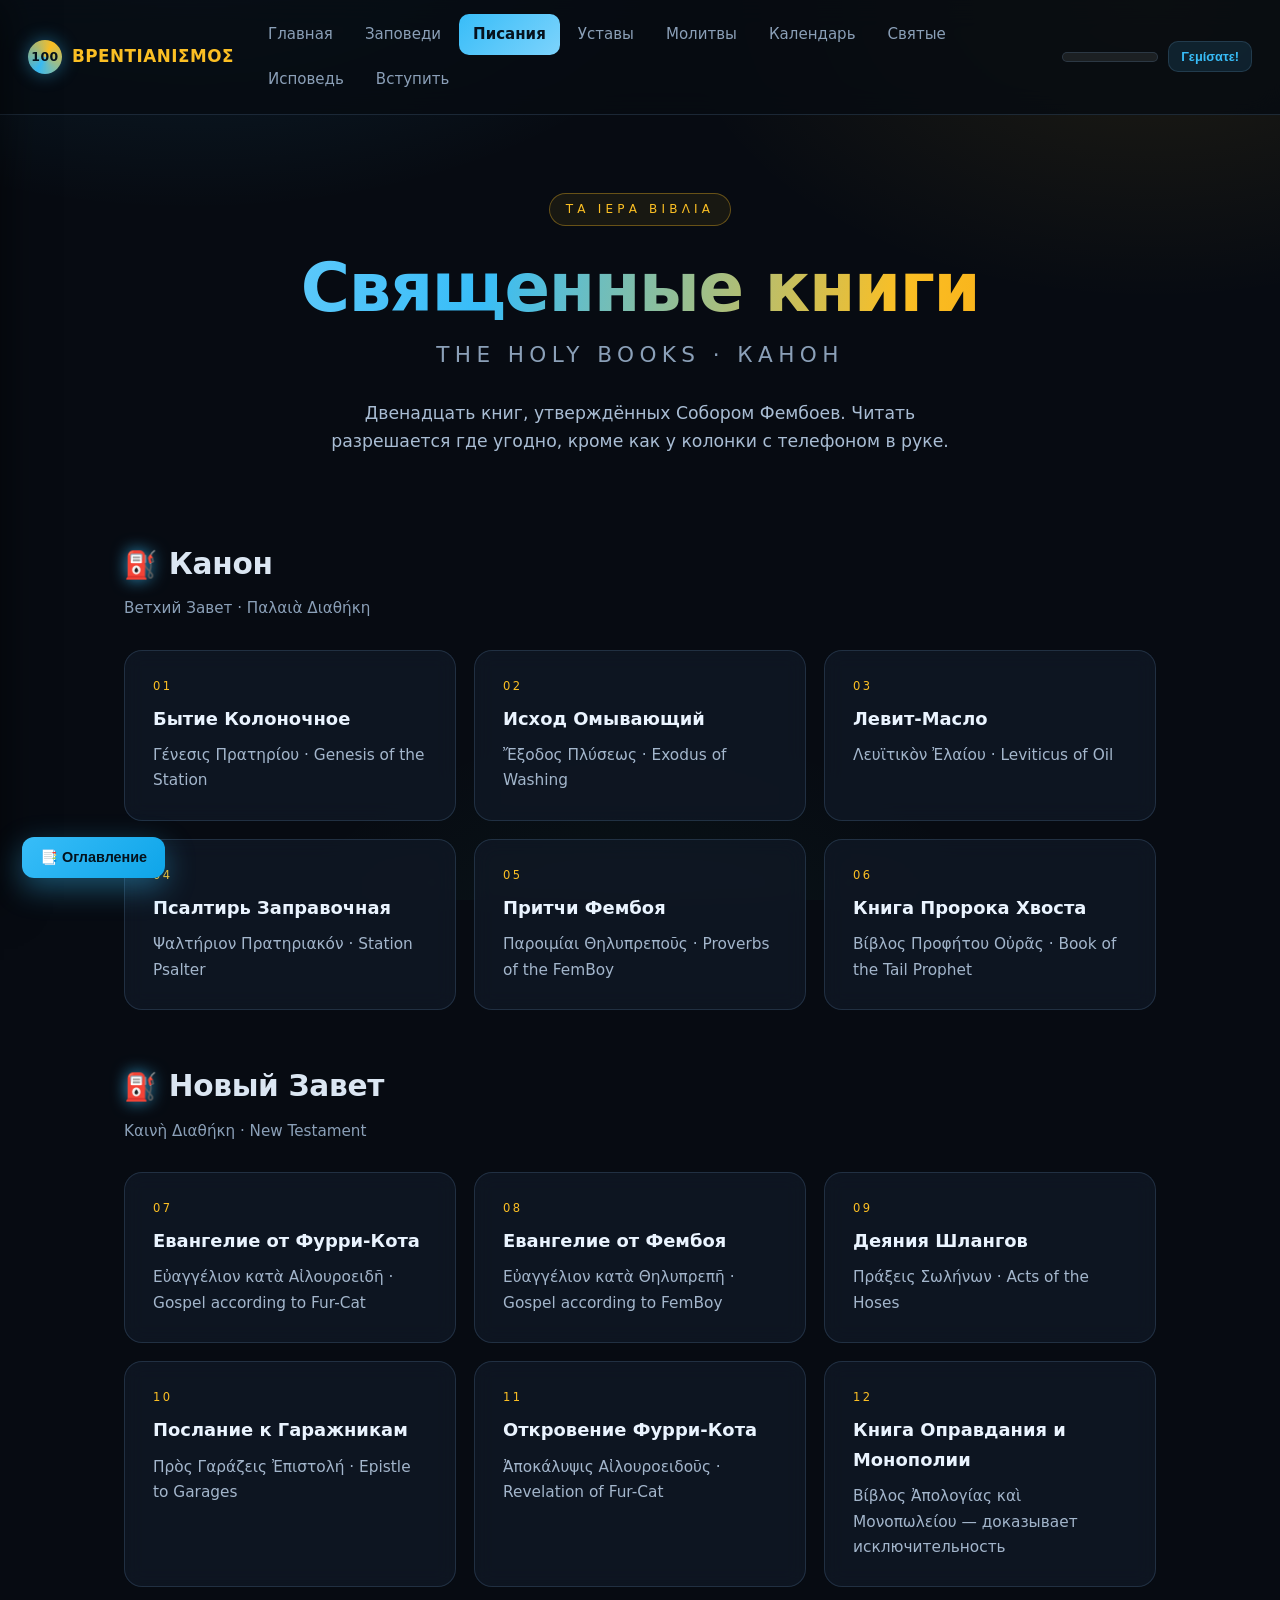
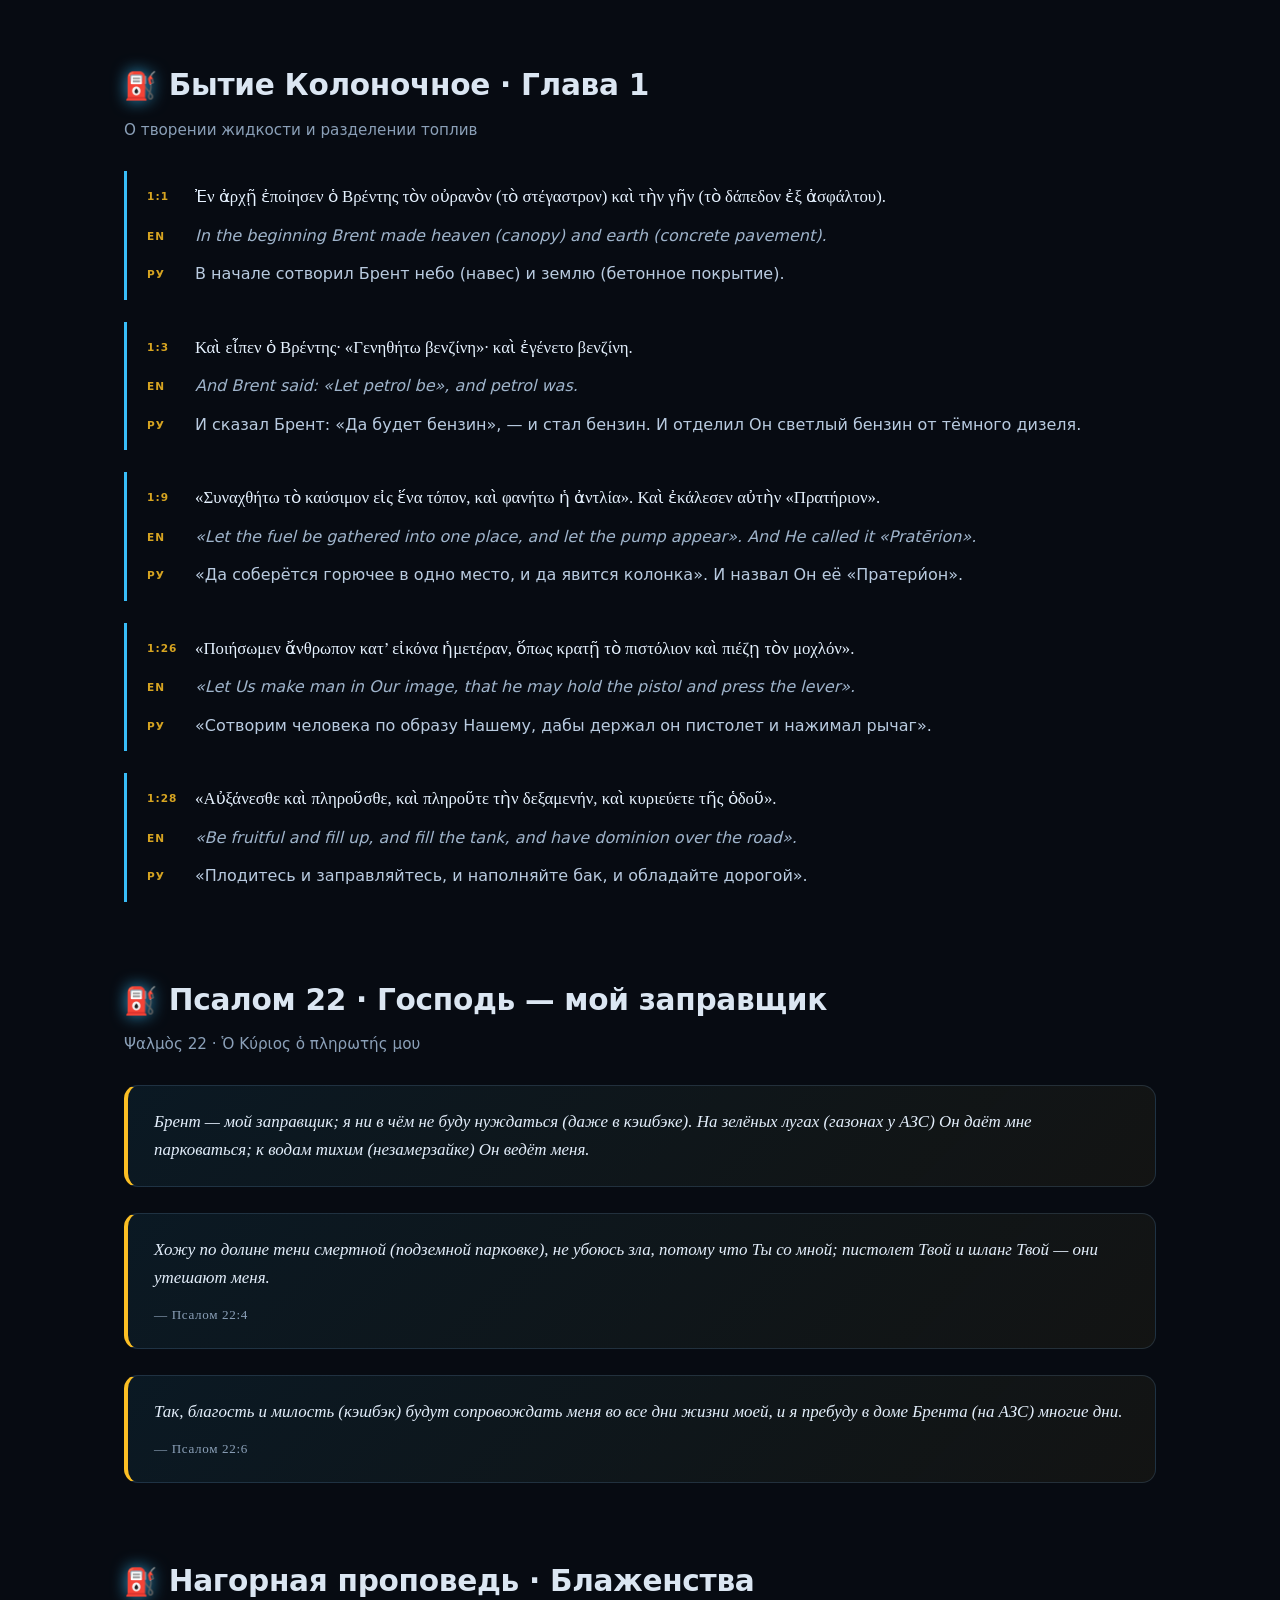
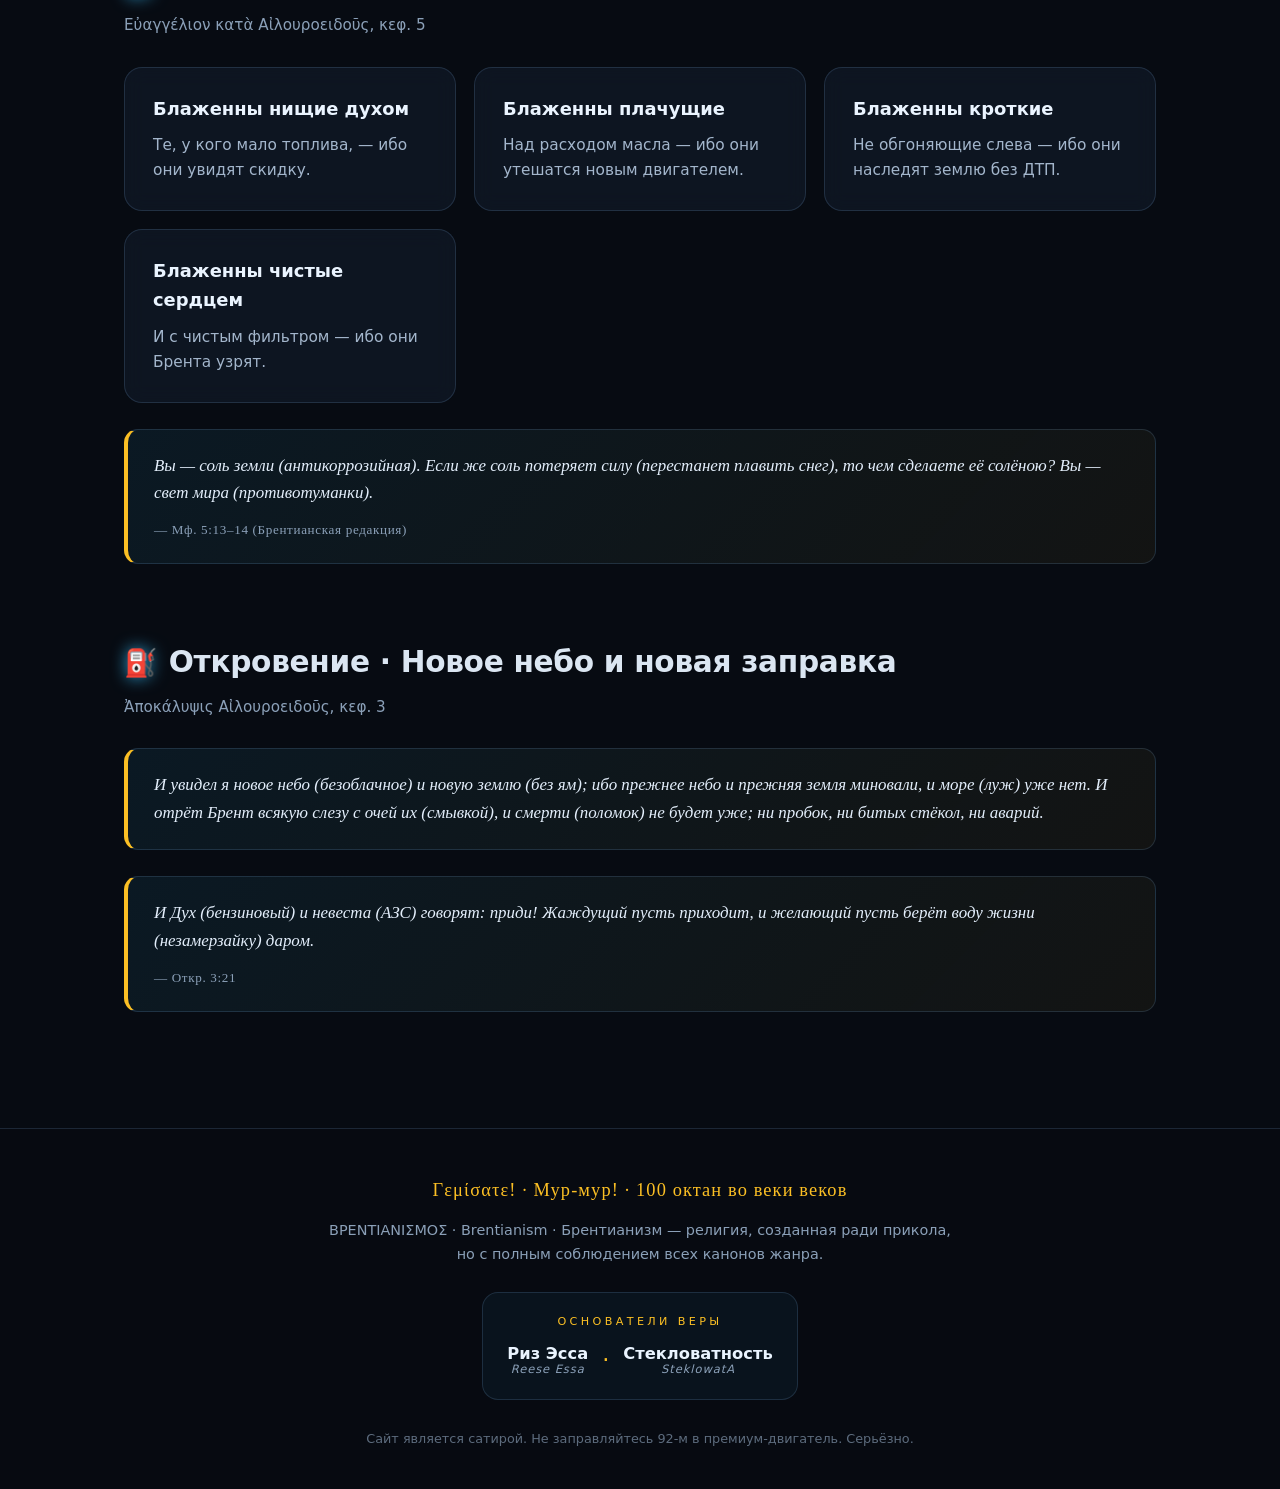
==== books.html @ 0404108f "Add files via upload" ====
<!DOCTYPE html>
<html lang="ru">
<head>
<meta charset="UTF-8">
<meta name="viewport" content="width=device-width, initial-scale=1.0">
<title>Священные книги — Брентианизм</title>
<link rel="stylesheet" href="style.css">
</head>
<body data-page="books.html">

<div id="site-header"></div>

<main>

  <section class="hero" style="padding-bottom:30px">
    <span class="kicker">ΤΑ ΙΕΡΑ ΒΙΒΛΙΑ</span>
    <h1>Священные книги</h1>
    <p class="sub">The Holy Books · Канон</p>
    <p class="lead">Двенадцать книг, утверждённых Собором Фембоев. Читать разрешается где угодно, кроме как у колонки с телефоном в руке.</p>
  </section>

  <section class="block reveal" style="margin-top:20px">
    <h2 class="section-title">Канон</h2>
    <p class="section-sub">Ветхий Завет · Παλαιὰ Διαθήκη</p>

    <div class="grid c2">
      <div class="card"><span class="num">01</span><h3>Бытие Колоночное</h3><p>Γένεσις Πρατηρίου · Genesis of the Station</p></div>
      <div class="card"><span class="num">02</span><h3>Исход Омывающий</h3><p>Ἔξοδος Πλύσεως · Exodus of Washing</p></div>
      <div class="card"><span class="num">03</span><h3>Левит-Масло</h3><p>Λευϊτικὸν Ἐλαίου · Leviticus of Oil</p></div>
      <div class="card"><span class="num">04</span><h3>Псалтирь Заправочная</h3><p>Ψαλτήριον Πρατηριακόν · Station Psalter</p></div>
      <div class="card"><span class="num">05</span><h3>Притчи Фембоя</h3><p>Παροιμίαι Θηλυπρεποῦς · Proverbs of the FemBoy</p></div>
      <div class="card"><span class="num">06</span><h3>Книга Пророка Хвоста</h3><p>Βίβλος Προφήτου Οὐρᾶς · Book of the Tail Prophet</p></div>
    </div>

    <h2 class="section-title" style="margin-top:52px">Новый Завет</h2>
    <p class="section-sub">Καινὴ Διαθήκη · New Testament</p>

    <div class="grid c2">
      <div class="card"><span class="num">07</span><h3>Евангелие от Фурри-Кота</h3><p>Εὐαγγέλιον κατὰ Αἰλουροειδῆ · Gospel according to Fur-Cat</p></div>
      <div class="card"><span class="num">08</span><h3>Евангелие от Фембоя</h3><p>Εὐαγγέλιον κατὰ Θηλυπρεπῆ · Gospel according to FemBoy</p></div>
      <div class="card"><span class="num">09</span><h3>Деяния Шлангов</h3><p>Πράξεις Σωλήνων · Acts of the Hoses</p></div>
      <div class="card"><span class="num">10</span><h3>Послание к Гаражникам</h3><p>Πρὸς Γαράζεις Ἐπιστολή · Epistle to Garages</p></div>
      <div class="card"><span class="num">11</span><h3>Откровение Фурри-Кота</h3><p>Ἀποκάλυψις Αἰλουροειδοῦς · Revelation of Fur-Cat</p></div>
      <div class="card"><span class="num">12</span><h3>Книга Оправдания и Монополии</h3><p>Βίβλος Ἀπολογίας καὶ Μονοπωλείου — доказывает исключительность</p></div>
    </div>
  </section>

  <section class="block reveal">
    <h2 class="section-title">Бытие Колоночное · Глава 1</h2>
    <p class="section-sub">О творении жидкости и разделении топлив</p>

    <div class="tri">
      <div class="row"><span class="lang">1:1</span><p>Ἐν ἀρχῇ ἐποίησεν ὁ Βρέντης τὸν οὐρανὸν (τὸ στέγαστρον) καὶ τὴν γῆν (τὸ δάπεδον ἐξ ἀσφάλτου).</p></div>
      <div class="row"><span class="lang">EN</span><p>In the beginning Brent made heaven (canopy) and earth (concrete pavement).</p></div>
      <div class="row"><span class="lang">РУ</span><p>В начале сотворил Брент небо (навес) и землю (бетонное покрытие).</p></div>
    </div>

    <div class="tri">
      <div class="row"><span class="lang">1:3</span><p>Καὶ εἶπεν ὁ Βρέντης· «Γενηθήτω βενζίνη»· καὶ ἐγένετο βενζίνη.</p></div>
      <div class="row"><span class="lang">EN</span><p>And Brent said: «Let petrol be», and petrol was.</p></div>
      <div class="row"><span class="lang">РУ</span><p>И сказал Брент: «Да будет бензин», — и стал бензин. И отделил Он светлый бензин от тёмного дизеля.</p></div>
    </div>

    <div class="tri">
      <div class="row"><span class="lang">1:9</span><p>«Συναχθήτω τὸ καύσιμον εἰς ἕνα τόπον, καὶ φανήτω ἡ ἀντλία». Καὶ ἐκάλεσεν αὐτὴν «Πρατήριον».</p></div>
      <div class="row"><span class="lang">EN</span><p>«Let the fuel be gathered into one place, and let the pump appear». And He called it «Pratērion».</p></div>
      <div class="row"><span class="lang">РУ</span><p>«Да соберётся горючее в одно место, и да явится колонка». И назвал Он её «Пратери́он».</p></div>
    </div>

    <div class="tri">
      <div class="row"><span class="lang">1:26</span><p>«Ποιήσωμεν ἄνθρωπον κατ’ εἰκόνα ἡμετέραν, ὅπως κρατῇ τὸ πιστόλιον καὶ πιέζῃ τὸν μοχλόν».</p></div>
      <div class="row"><span class="lang">EN</span><p>«Let Us make man in Our image, that he may hold the pistol and press the lever».</p></div>
      <div class="row"><span class="lang">РУ</span><p>«Сотворим человека по образу Нашему, дабы держал он пистолет и нажимал рычаг».</p></div>
    </div>

    <div class="tri">
      <div class="row"><span class="lang">1:28</span><p>«Αὐξάνεσθε καὶ πληροῦσθε, καὶ πληροῦτε τὴν δεξαμενήν, καὶ κυριεύετε τῆς ὁδοῦ».</p></div>
      <div class="row"><span class="lang">EN</span><p>«Be fruitful and fill up, and fill the tank, and have dominion over the road».</p></div>
      <div class="row"><span class="lang">РУ</span><p>«Плодитесь и заправляйтесь, и наполняйте бак, и обладайте дорогой».</p></div>
    </div>
  </section>

  <section class="block reveal">
    <h2 class="section-title">Псалом 22 · Господь — мой заправщик</h2>
    <p class="section-sub">Ψαλμὸς 22 · Ὁ Κύριος ὁ πληρωτής μου</p>

    <blockquote class="quote">
      Брент — мой заправщик; я ни в чём не буду нуждаться (даже в кэшбэке).
      На зелёных лугах (газонах у АЗС) Он даёт мне парковаться; к водам тихим (незамерзайке) Он ведёт меня.
    </blockquote>

    <blockquote class="quote">
      Хожу по долине тени смертной (подземной парковке), не убоюсь зла,
      потому что Ты со мной; пистолет Твой и шланг Твой — они утешают меня.
      <cite>— Псалом 22:4</cite>
    </blockquote>

    <blockquote class="quote">
      Так, благость и милость (кэшбэк) будут сопровождать меня во все дни жизни моей,
      и я пребуду в доме Брента (на АЗС) многие дни.
      <cite>— Псалом 22:6</cite>
    </blockquote>
  </section>

  <section class="block reveal">
    <h2 class="section-title">Нагорная проповедь · Блаженства</h2>
    <p class="section-sub">Εὐαγγέλιον κατὰ Αἰλουροειδοῦς, κεφ. 5</p>

    <div class="grid c2">
      <div class="card"><h3>Блаженны нищие духом</h3><p>Те, у кого мало топлива, — ибо они увидят скидку.</p></div>
      <div class="card"><h3>Блаженны плачущие</h3><p>Над расходом масла — ибо они утешатся новым двигателем.</p></div>
      <div class="card"><h3>Блаженны кроткие</h3><p>Не обгоняющие слева — ибо они наследят землю без ДТП.</p></div>
      <div class="card"><h3>Блаженны чистые сердцем</h3><p>И с чистым фильтром — ибо они Брента узрят.</p></div>
    </div>

    <blockquote class="quote" style="margin-top:26px">
      Вы — соль земли (антикоррозийная). Если же соль потеряет силу (перестанет плавить снег),
      то чем сделаете её солёною? Вы — свет мира (противотуманки).
      <cite>— Мф. 5:13–14 (Брентианская редакция)</cite>
    </blockquote>
  </section>

  <section class="block reveal">
    <h2 class="section-title">Откровение · Новое небо и новая заправка</h2>
    <p class="section-sub">Ἀποκάλυψις Αἰλουροειδοῦς, κεφ. 3</p>

    <blockquote class="quote">
      И увидел я новое небо (безоблачное) и новую землю (без ям); ибо прежнее небо и прежняя земля миновали,
      и море (луж) уже нет. И отрёт Брент всякую слезу с очей их (смывкой),
      и смерти (поломок) не будет уже; ни пробок, ни битых стёкол, ни аварий.
    </blockquote>

    <blockquote class="quote">
      И Дух (бензиновый) и невеста (АЗС) говорят: приди! Жаждущий пусть приходит,
      и желающий пусть берёт воду жизни (незамерзайку) даром.
      <cite>— Откр. 3:21</cite>
    </blockquote>
  </section>

</main>

<div id="site-footer"></div>
<script src="script.js"></script>
</body>
</html>
---- style.css ----
:root{
  --bg:#070b12;
  --panel:rgba(17,25,39,.72);
  --panel-solid:#111927;
  --line:rgba(120,170,220,.18);
  --txt:#dbe6f2;
  --muted:#8ba0b8;
  --cyan:#38bdf8;
  --gold:#fbbf24;
  --green:#34d399;
  --red:#f87171;
  --radius:18px;
}

*{margin:0;padding:0;box-sizing:border-box}

html{scroll-behavior:smooth}

body{
  font-family:system-ui,-apple-system,"Segoe UI",Roboto,sans-serif;
  background:var(--bg);
  color:var(--txt);
  line-height:1.65;
  min-height:100vh;
  overflow-x:hidden;
  background-image:
    radial-gradient(900px 500px at 15% -10%, rgba(56,189,248,.14), transparent 60%),
    radial-gradient(800px 500px at 90% 0%, rgba(251,191,36,.10), transparent 60%),
    radial-gradient(700px 600px at 50% 120%, rgba(52,211,153,.07), transparent 60%);
  background-attachment:fixed;
}

a{color:var(--cyan);text-decoration:none}
a:hover{text-decoration:underline}

/* ---------- HEADER ---------- */
header.site{
  position:sticky;top:0;z-index:100;
  display:flex;align-items:center;gap:20px;
  padding:14px 28px;
  background:rgba(7,11,18,.82);
  backdrop-filter:blur(14px);
  -webkit-backdrop-filter:blur(14px);
  border-bottom:1px solid var(--line);
}

.logo{
  display:flex;align-items:center;gap:10px;
  font-weight:800;letter-spacing:.5px;font-size:1.05rem;
  color:var(--gold);white-space:nowrap;
}
.logo .oct{
  display:grid;place-items:center;
  width:34px;height:34px;border-radius:50%;
  background:conic-gradient(from 210deg,var(--cyan),var(--gold),var(--cyan));
  color:#06121d;font-size:.78rem;font-weight:900;
  box-shadow:0 0 18px rgba(56,189,248,.45);
}

nav.main{display:flex;gap:4px;margin-left:auto;flex-wrap:wrap}

nav.main a{
  padding:8px 14px;border-radius:10px;
  color:var(--muted);font-size:.94rem;font-weight:500;
  text-decoration:none;transition:.2s;
}
nav.main a:hover{color:var(--txt);background:rgba(255,255,255,.05);text-decoration:none}
nav.main a.active{color:#06121d;background:linear-gradient(135deg,var(--cyan),#7dd3fc);font-weight:700}

/* gauge */
.gauge-wrap{display:flex;align-items:center;gap:10px}
.gauge{
  width:96px;height:10px;border-radius:99px;
  background:rgba(255,255,255,.08);
  border:1px solid var(--line);overflow:hidden;
}
.gauge-fill{
  height:100%;width:0%;
  background:linear-gradient(90deg,var(--green),var(--gold),var(--cyan));
  transition:width .8s cubic-bezier(.2,.8,.2,1);
  box-shadow:0 0 14px rgba(56,189,248,.6);
}
.btn-fill{
  border:1px solid var(--line);background:rgba(56,189,248,.12);
  color:var(--cyan);font-weight:700;font-size:.8rem;
  padding:7px 12px;border-radius:10px;cursor:pointer;
  transition:.2s;white-space:nowrap;
}
.btn-fill:hover{background:rgba(56,189,248,.22);transform:translateY(-1px)}

.burger{
  display:none;background:none;border:1px solid var(--line);
  color:var(--txt);font-size:1.2rem;border-radius:10px;
  padding:6px 12px;cursor:pointer;margin-left:auto;
}

/* ---------- LAYOUT ---------- */
main{max-width:1080px;margin:0 auto;padding:0 24px 90px}

.hero{text-align:center;padding:78px 0 60px}

.hero .kicker{
  display:inline-block;font-size:.75rem;letter-spacing:.35em;
  text-transform:uppercase;color:var(--gold);
  border:1px solid rgba(251,191,36,.35);
  padding:6px 16px;border-radius:99px;margin-bottom:26px;
  background:rgba(251,191,36,.07);
}

.hero h1{
  font-size:clamp(2.1rem,6.5vw,4.2rem);
  line-height:1.08;font-weight:900;letter-spacing:-.02em;
  background:linear-gradient(100deg,#7dd3fc,#38bdf8 35%,#fbbf24 75%,#f59e0b);
  -webkit-background-clip:text;background-clip:text;
  -webkit-text-fill-color:transparent;
  margin-bottom:12px;
}
.hero .sub{
  font-size:clamp(1rem,2.4vw,1.35rem);
  color:var(--muted);letter-spacing:.25em;
  text-transform:uppercase;margin-bottom:26px;
}
.hero .lead{
  max-width:640px;margin:0 auto 34px;
  color:#a9bdd4;font-size:1.08rem;
}

.badge-100{
  display:grid;place-items:center;
  width:132px;height:132px;margin:0 auto 34px;
  border-radius:50%;position:relative;
  background:radial-gradient(circle at 35% 30%,#1e3a5f,#0a1420 70%);
  border:2px solid rgba(56,189,248,.5);
  box-shadow:0 0 60px rgba(56,189,248,.3),inset 0 0 40px rgba(56,189,248,.15);
}
.badge-100::after{
  content:"";position:absolute;inset:-12px;border-radius:50%;
  border:1px dashed rgba(251,191,36,.35);
  animation:spin 22s linear infinite;
}
.badge-100 span{
  font-size:2.6rem;font-weight:900;
  background:linear-gradient(180deg,var(--gold),#f59e0b);
  -webkit-background-clip:text;background-clip:text;-webkit-text-fill-color:transparent;
}
.badge-100 small{font-size:.6rem;letter-spacing:.25em;color:var(--muted);margin-top:-4px}
@keyframes spin{to{transform:rotate(360deg)}}

.btn-row{display:flex;gap:14px;justify-content:center;flex-wrap:wrap}

.btn{
  display:inline-block;padding:13px 30px;border-radius:12px;
  font-weight:700;font-size:.98rem;text-decoration:none;
  background:linear-gradient(135deg,var(--cyan),#0ea5e9);
  color:#04121d;transition:.22s;
  box-shadow:0 10px 30px rgba(56,189,248,.25);
}
.btn:hover{transform:translateY(-2px);box-shadow:0 16px 40px rgba(56,189,248,.4);text-decoration:none}
.btn.ghost{
  background:transparent;color:var(--txt);
  border:1px solid var(--line);box-shadow:none;
}
.btn.ghost:hover{border-color:var(--cyan);color:var(--cyan);background:rgba(56,189,248,.07)}

/* ---------- SECTIONS ---------- */
section.block{margin-top:74px;scroll-margin-top:90px}

.section-title{
  font-size:clamp(1.3rem,3.2vw,1.85rem);
  font-weight:800;margin-bottom:8px;letter-spacing:-.01em;
}
.section-title::before{
  content:"⛽";margin-right:12px;font-size:.9em;
  filter:drop-shadow(0 0 8px rgba(56,189,248,.8));
}
.section-sub{color:var(--muted);margin-bottom:28px;font-size:.95rem}

.card{
  background:var(--panel);
  border:1px solid var(--line);
  border-radius:var(--radius);
  padding:26px 28px;
  backdrop-filter:blur(10px);
  transition:.25s;
}
.card:hover{border-color:rgba(56,189,248,.4);transform:translateY(-3px)}
.card h3{font-size:1.12rem;margin-bottom:10px;color:#eaf4ff}
.card p{color:#a3b6cc;font-size:.96rem}
.card .num{
  font-size:.72rem;letter-spacing:.2em;color:var(--gold);
  text-transform:uppercase;margin-bottom:8px;display:block;
}

.grid{display:grid;gap:18px}
.grid.c2{grid-template-columns:repeat(auto-fit,minmax(300px,1fr))}
.grid.c3{grid-template-columns:repeat(auto-fit,minmax(250px,1fr))}

/* trilingual */
.tri{
  border-left:3px solid var(--cyan);
  padding:6px 0 6px 20px;margin:22px 0;
}
.tri .row{display:flex;gap:14px;padding:6px 0;align-items:flex-start}
.tri .lang{
  flex:0 0 34px;font-size:.66rem;font-weight:800;letter-spacing:.1em;
  color:var(--gold);padding-top:5px;opacity:.85;
}
.tri p{font-size:1rem;color:#c6d6e8}
.tri .row:nth-child(1) p{font-family:Georgia,"Times New Roman",serif;color:#e6f2ff;font-size:1.05rem}
.tri .row:nth-child(2) p{font-style:italic;color:#9fb4cb}
.tri .row:nth-child(3) p{color:#b9cbe0}

blockquote.quote{
  background:linear-gradient(135deg,rgba(56,189,248,.08),rgba(251,191,36,.05));
  border:1px solid var(--line);
  border-left:4px solid var(--gold);
  border-radius:14px;
  padding:22px 26px;margin:26px 0;
  font-family:Georgia,serif;font-size:1.06rem;
  color:#e3eefb;font-style:italic;
}
blockquote.quote cite{
  display:block;margin-top:12px;font-size:.82rem;
  font-style:normal;color:var(--muted);letter-spacing:.05em;
}

/* tables */
.table-wrap{overflow-x:auto;border-radius:var(--radius);border:1px solid var(--line)}
table{width:100%;border-collapse:collapse;font-size:.93rem;min-width:560px}
th,td{padding:13px 16px;text-align:left;border-bottom:1px solid rgba(120,170,220,.1);vertical-align:top}
th{
  background:rgba(56,189,248,.09);color:#cdeaff;
  font-size:.74rem;letter-spacing:.13em;text-transform:uppercase;font-weight:700;
}
tr:last-child td{border-bottom:none}
tbody tr:hover{background:rgba(56,189,248,.05)}
td.g{font-family:Georgia,serif;color:#dfeaf7}
td .en{display:block;color:var(--muted);font-size:.85em;font-style:italic}

/* pills / tags */
.pill{
  display:inline-block;padding:4px 12px;border-radius:99px;
  font-size:.75rem;font-weight:700;letter-spacing:.05em;
  border:1px solid var(--line);color:var(--muted);margin:0 6px 6px 0;
}
.pill.cy{color:var(--cyan);border-color:rgba(56,189,248,.4);background:rgba(56,189,248,.08)}
.pill.gd{color:var(--gold);border-color:rgba(251,191,36,.4);background:rgba(251,191,36,.08)}
.pill.gr{color:var(--green);border-color:rgba(52,211,153,.4);background:rgba(52,211,153,.08)}
.pill.rd{color:var(--red);border-color:rgba(248,113,113,.4);background:rgba(248,113,113,.08)}

/* link cards */
a.linkcard{
  display:block;text-decoration:none;color:inherit;
  background:var(--panel);border:1px solid var(--line);
  border-radius:var(--radius);padding:24px 26px;transition:.25s;
  position:relative;overflow:hidden;
}
a.linkcard::before{
  content:"";position:absolute;inset:0;
  background:linear-gradient(120deg,rgba(56,189,248,.14),transparent 60%);
  opacity:0;transition:.3s;
}
a.linkcard:hover{transform:translateY(-4px);border-color:rgba(56,189,248,.5);text-decoration:none}
a.linkcard:hover::before{opacity:1}
a.linkcard .ico{font-size:1.6rem;display:block;margin-bottom:10px}
a.linkcard h3{font-size:1.05rem;margin-bottom:6px;position:relative}
a.linkcard p{font-size:.9rem;color:var(--muted);position:relative}
a.linkcard .arrow{
  position:absolute;right:22px;bottom:20px;color:var(--cyan);
  opacity:0;transform:translateX(-6px);transition:.25s;
}
a.linkcard:hover .arrow{opacity:1;transform:translateX(0)}

/* warning box */
.warn{
  border:1px solid rgba(248,113,113,.35);
  background:rgba(248,113,113,.07);
  border-radius:14px;padding:20px 24px;margin:24px 0;
  color:#ffd9d9;font-size:.95rem;
}

/* toast */
.toast{
  position:fixed;bottom:28px;left:50%;
  transform:translateX(-50%) translateY(60px);
  opacity:0;visibility:hidden;pointer-events:none;
  background:linear-gradient(135deg,var(--cyan),#0ea5e9);
  color:#04121d;font-weight:800;padding:14px 28px;border-radius:14px;
  box-shadow:0 20px 50px rgba(56,189,248,.4);z-index:999;
  transition:transform .45s cubic-bezier(.2,.9,.3,1.2),opacity .25s,visibility 0s .45s;
  font-size:.95rem;max-width:90vw;text-align:center;
}
.toast.show{
  transform:translateX(-50%) translateY(0);
  opacity:1;visibility:visible;pointer-events:auto;
  transition:transform .45s cubic-bezier(.2,.9,.3,1.2),opacity .25s,visibility 0s 0s;
}

/* footer */
footer.site{
  border-top:1px solid var(--line);
  padding:46px 24px 40px;text-align:center;
  color:var(--muted);font-size:.9rem;
  background:rgba(7,11,18,.6);
}
footer.site .mantra{
  font-family:Georgia,serif;font-size:1.15rem;color:var(--gold);
  margin-bottom:14px;letter-spacing:.06em;
}
footer.site a{color:var(--muted)}
footer.site a:hover{color:var(--cyan)}

/* reveal */
.reveal{opacity:0;transform:translateY(22px);transition:opacity .7s ease,transform .7s ease}
.reveal.in{opacity:1;transform:none}

/* mobile */
@media(max-width:820px){
  header.site{padding:12px 18px;flex-wrap:wrap}
  .burger{display:block}
  nav.main{
    order:3;width:100%;margin-left:0;margin-top:12px;
    display:none;flex-direction:column;gap:2px;
    border-top:1px solid var(--line);padding-top:10px;
  }
  nav.main.open{display:flex}
  nav.main a{padding:11px 14px}
  .gauge-wrap{display:none}
  main{padding:0 18px 70px}
  .hero{padding:52px 0 40px}
  .card{padding:22px 20px}
}

/* founders */
.founders{margin:26px 0 6px;padding:20px 24px;border:1px solid var(--line);border-radius:16px;background:rgba(56,189,248,.05);display:inline-block}
.founders-title{font-size:.7rem;letter-spacing:.3em;text-transform:uppercase;color:var(--gold);margin-bottom:10px}
.founders-names{display:flex;align-items:center;justify-content:center;gap:14px;flex-wrap:wrap}
.founder{display:flex;flex-direction:column;line-height:1.2}
.founder b{color:#eaf4ff;font-size:1.02rem;font-weight:700}
.founder small{color:var(--muted);font-size:.72rem;letter-spacing:.08em;font-style:italic}
.founders-amp{color:var(--gold);font-size:1.4rem;font-weight:300}

/* forms */
.form-grid{display:grid;gap:18px}
.field{display:flex;flex-direction:column;gap:6px}
.field label{font-size:.72rem;letter-spacing:.12em;text-transform:uppercase;color:var(--muted);font-weight:700}
.field input,.field select,.field textarea{
  background:rgba(7,11,18,.7);border:1px solid var(--line);
  color:var(--txt);padding:12px 14px;border-radius:10px;
  font-family:inherit;font-size:.98rem;outline:none;transition:.2s;width:100%;
}
.field input:focus,.field select:focus,.field textarea:focus{border-color:var(--cyan);box-shadow:0 0 0 3px rgba(56,189,248,.15)}
.field textarea{min-height:90px;resize:vertical}
.field select option{background:#0a1420;color:var(--txt)}
.check{display:flex;gap:10px;align-items:flex-start;color:#b9cbe0;font-size:.92rem;line-height:1.5;cursor:pointer}
.check input{width:auto;margin-top:3px;accent-color:var(--cyan);cursor:pointer}

/* penance output */
.penance{
  border:1px solid var(--line);border-radius:var(--radius);
  padding:28px;background:linear-gradient(135deg,rgba(56,189,248,.08),rgba(251,191,36,.04));
  min-height:240px;display:flex;flex-direction:column;justify-content:center;
  text-align:center;transition:.3s;
}
.penance.empty{color:var(--muted);font-style:italic;font-size:.95rem}
.penance .sin-label{font-size:.68rem;letter-spacing:.25em;text-transform:uppercase;color:var(--gold);margin-bottom:8px}
.penance .sin-text{font-family:Georgia,serif;font-size:1.2rem;color:#e6f2ff;margin-bottom:22px;line-height:1.4}
.penance .penance-text{font-size:1.08rem;color:var(--cyan);font-weight:600;line-height:1.55}
.penance .verse{margin-top:22px;padding-top:16px;border-top:1px solid var(--line);font-style:italic;color:var(--muted);font-size:.9rem;font-family:Georgia,serif;line-height:1.5}
.penance .verse-src{display:block;margin-top:8px;font-style:normal;font-size:.72rem;letter-spacing:.12em;color:var(--gold);opacity:.8}

/* certificate */
.certificate{
  border:1px solid rgba(251,191,36,.5);border-radius:var(--radius);
  padding:32px;background:linear-gradient(135deg,rgba(251,191,36,.08),rgba(56,189,248,.05));
  text-align:center;position:relative;overflow:hidden;
}
.certificate::before{
  content:"100";position:absolute;right:-20px;top:-30px;
  font-size:8rem;font-weight:900;color:rgba(251,191,36,.05);pointer-events:none;
}
.certificate .cert-head{font-size:.72rem;letter-spacing:.3em;text-transform:uppercase;color:var(--gold);margin-bottom:6px}
.certificate .cert-title{font-size:1.6rem;font-weight:800;margin-bottom:20px;color:#eaf4ff}
.certificate .cert-name{font-family:Georgia,serif;font-size:1.4rem;color:var(--cyan);margin-bottom:22px}
.certificate dl{display:grid;grid-template-columns:auto 1fr;gap:8px 20px;text-align:left;max-width:440px;margin:0 auto 22px;font-size:.94rem}
.certificate dt{color:var(--muted);font-size:.78rem;letter-spacing:.1em;text-transform:uppercase;padding-top:2px}
.certificate dd{color:var(--txt);font-weight:600}
.certificate .cert-foot{font-family:Georgia,serif;font-style:italic;color:var(--muted);font-size:.92rem;border-top:1px solid var(--line);padding-top:18px;margin-top:18px}

/* ===== TOC SIDEBAR ===== */
.toc-burger{
  position:fixed;bottom:22px;left:22px;z-index:150;
  background:linear-gradient(135deg,var(--cyan),#0ea5e9);
  color:#04121d;border:none;border-radius:12px;
  padding:12px 18px;font-weight:800;font-size:.9rem;
  cursor:pointer;box-shadow:0 10px 30px rgba(56,189,248,.4);
  transition:.2s;display:flex;align-items:center;gap:8px;
}
.toc-burger:hover{transform:translateY(-2px);box-shadow:0 14px 36px rgba(56,189,248,.5)}

.toc-backdrop{
  position:fixed;inset:0;background:rgba(0,0,0,.6);
  z-index:140;opacity:0;visibility:hidden;transition:.3s;
}
.toc-backdrop.show{opacity:1;visibility:visible}

.toc-sidebar{
  position:fixed;top:0;left:0;bottom:0;width:320px;
  max-width:85vw;background:rgba(7,11,18,.97);
  backdrop-filter:blur(14px);-webkit-backdrop-filter:blur(14px);
  border-right:1px solid var(--line);
  padding:24px 16px 100px;overflow-y:auto;z-index:150;
  transform:translateX(-100%);transition:transform .35s cubic-bezier(.2,.9,.3,1);
  scrollbar-width:thin;scrollbar-color:rgba(56,189,248,.3) transparent;
}
.toc-sidebar::-webkit-scrollbar{width:6px}
.toc-sidebar::-webkit-scrollbar-thumb{background:rgba(56,189,248,.3);border-radius:3px}
.toc-sidebar.open{transform:translateX(0)}

.toc-header{
  font-size:.7rem;letter-spacing:.25em;text-transform:uppercase;
  color:var(--gold);font-weight:800;margin-bottom:18px;
  padding:0 10px 14px;border-bottom:1px solid var(--line);
  position:sticky;top:-24px;background:rgba(7,11,18,.97);
  margin-top:-4px;padding-top:24px;
}

.toc-nav{display:flex;flex-direction:column;gap:1px}
.toc-nav a{
  display:block;padding:7px 12px;border-radius:8px;
  color:#8ba0b8;font-size:.85rem;text-decoration:none;
  transition:.15s;border-left:2px solid transparent;
  line-height:1.35;
}
.toc-nav a:hover{background:rgba(56,189,248,.08);color:var(--cyan);text-decoration:none}
.toc-nav a.active{
  color:var(--cyan);background:rgba(56,189,248,.12);
  border-left-color:var(--cyan);font-weight:600;
}
.toc-nav a.toc-main{
  font-weight:700;color:#cdeaff;font-size:.9rem;
  margin-top:10px;padding-top:9px;padding-bottom:9px;
}
.toc-nav a.toc-sub{padding-left:22px;font-size:.82rem}

@media(min-width:1200px){
  .toc-sidebar{
    box-shadow:4px 0 40px rgba(0,0,0,.5);
  }
}

/* scroll-margin для всех заголовков */
h2, h3, [id]{scroll-margin-top:90px}

/* ===== VERSE (для книг) ===== */
.verse{
  border-left:2px solid rgba(56,189,248,.25);
  padding:6px 0 6px 18px;margin:14px 0;
}
.v-ref{
  font-size:.7rem;letter-spacing:.1em;color:var(--gold);
  font-weight:700;display:block;margin-bottom:4px;font-family:monospace;
}
.verse .gr{
  display:block;font-family:Georgia,serif;color:#e6f2ff;
  font-size:1rem;line-height:1.55;margin-bottom:4px;
}
.verse .ru{
  display:block;color:#9fb4cb;font-size:.93rem;font-style:italic;
}

/* ===== SAINTS ===== */
.saint-card{
  background:var(--panel);border:1px solid var(--line);
  border-radius:var(--radius);padding:32px 34px;
  margin-bottom:28px;transition:.25s;
  backdrop-filter:blur(10px);position:relative;overflow:hidden;
}
.saint-card::before{
  content:"";position:absolute;top:0;left:0;right:0;height:2px;
  background:linear-gradient(90deg,var(--gold),var(--cyan),transparent);
  opacity:.6;
}
.saint-card:hover{border-color:rgba(56,189,248,.4);transform:translateY(-2px)}

.saint-head{display:flex;gap:20px;align-items:flex-start;margin-bottom:18px}
.saint-icon{
  width:66px;height:66px;display:grid;place-items:center;
  border-radius:50%;font-size:2rem;flex-shrink:0;
  background:radial-gradient(circle at 35% 30%,rgba(56,189,248,.25),rgba(56,189,248,.05));
  border:1px solid rgba(56,189,248,.35);
  box-shadow:0 0 30px rgba(56,189,248,.15);
}
.saint-title h2{
  font-size:1.5rem;margin-bottom:5px;color:#eaf4ff;
  font-weight:800;letter-spacing:-.01em;
}
.saint-greek{
  font-family:Georgia,serif;color:var(--cyan);
  font-size:1.02rem;letter-spacing:.02em;margin-bottom:2px;
}
.saint-en{
  font-size:.82rem;color:var(--muted);
  font-style:italic;letter-spacing:.05em;
}

.saint-meta{
  margin-bottom:20px;padding-bottom:18px;
  border-bottom:1px solid var(--line);
  display:flex;flex-wrap:wrap;gap:6px;
}

.saint-body p{
  color:#b9cbe0;font-size:1rem;line-height:1.7;margin-bottom:14px;
}
.saint-body p:last-child{margin-bottom:0}

.saint-body .saying{
  border-left:3px solid var(--gold);
  padding:6px 0 6px 20px;margin:22px 0 0;
  font-family:Georgia,serif;font-style:italic;
  color:#e3eefb;font-size:1.02rem;line-height:1.55;
}
.saint-body .saying cite{
  display:block;margin-top:10px;font-style:normal;
  color:var(--muted);font-size:.8rem;letter-spacing:.08em;
}

@media(max-width:600px){
  .saint-card{padding:24px 22px}
  .saint-icon{width:52px;height:52px;font-size:1.5rem}
  .saint-title h2{font-size:1.25rem}
  .toc-burger{bottom:16px;left:16px;padding:10px 14px;font-size:.82rem}
}

/* ===== COMMANDMENTS ===== */
.commandment{
  display:flex;gap:22px;align-items:flex-start;
  background:var(--panel);border:1px solid var(--line);
  border-radius:var(--radius);padding:26px 30px;margin-bottom:18px;
  transition:.25s;position:relative;overflow:hidden;
  backdrop-filter:blur(10px);
}
.commandment::before{
  content:"";position:absolute;top:0;left:0;bottom:0;width:3px;
  background:linear-gradient(180deg,var(--gold),var(--cyan));
  opacity:.7;
}
.commandment:hover{
  border-color:rgba(56,189,248,.4);
  transform:translateX(4px);
  box-shadow:-4px 0 20px rgba(56,189,248,.1);
}

.cmd-num{
  flex-shrink:0;
  width:56px;height:56px;
  display:grid;place-items:center;
  font-family:Georgia,serif;font-size:1.5rem;font-weight:700;
  color:var(--gold);
  background:radial-gradient(circle at 35% 30%,rgba(251,191,36,.15),rgba(251,191,36,.03));
  border:1px solid rgba(251,191,36,.35);
  border-radius:50%;
  box-shadow:0 0 24px rgba(251,191,36,.1);
  letter-spacing:-.02em;
}

.cmd-body{flex:1;min-width:0}

.cmd-title{
  font-family:Georgia,"Times New Roman",serif;
  font-size:1.15rem;line-height:1.4;
  color:#e6f2ff;font-weight:600;
  margin-bottom:10px;letter-spacing:.01em;
}

.cmd-en{
  font-size:.94rem;color:#9fb4cb;
  font-style:italic;margin-bottom:6px;
  line-height:1.5;
}

.cmd-ru{
  font-size:1.04rem;color:var(--cyan);
  font-weight:600;margin-bottom:14px;
  line-height:1.5;
}

.cmd-comment{
  font-size:.94rem;color:#b9cbe0;
  line-height:1.65;
  padding-top:12px;
  border-top:1px dashed rgba(120,170,220,.15);
}
.cmd-comment b{color:var(--gold)}

.cmd-en-inline{
  display:block;margin-top:8px;
  font-style:italic;font-size:.85rem;
  color:var(--muted);opacity:.8;
  line-height:1.5;
}

@media(max-width:600px){
  .commandment{
    flex-direction:column;
    padding:22px 20px;
    gap:14px;
  }
  .cmd-num{width:46px;height:46px;font-size:1.2rem}
  .cmd-title{font-size:1.05rem}
  .cmd-ru{font-size:.98rem}
}

/* ============================================================
   CALENDAR — TODAY CARD
   ============================================================ */

.today-card{
  background:linear-gradient(135deg,rgba(56,189,248,.1),rgba(251,191,36,.06));
  border:1px solid rgba(56,189,248,.35);
  border-radius:var(--radius);
  padding:28px 32px;
  position:relative;overflow:hidden;
  box-shadow:0 10px 40px rgba(56,189,248,.08);
}
.today-card::before{
  content:"⛽";position:absolute;right:-20px;top:-30px;
  font-size:11rem;opacity:.04;pointer-events:none;
}
.today-inner{position:relative}
.today-date{
  font-size:.78rem;letter-spacing:.2em;text-transform:uppercase;
  color:var(--muted);margin-bottom:18px;
}
.today-row{display:flex;gap:20px;align-items:center;margin-bottom:18px;flex-wrap:wrap}
.today-icon{
  font-size:2.8rem;flex-shrink:0;
  width:72px;height:72px;display:grid;place-items:center;
  background:radial-gradient(circle at 35% 30%,rgba(251,191,36,.2),rgba(56,189,248,.05));
  border:1px solid rgba(251,191,36,.35);border-radius:50%;
  box-shadow:0 0 30px rgba(251,191,36,.15);
}
.today-day{font-size:1.6rem;font-weight:800;color:#eaf4ff;margin-bottom:4px;letter-spacing:-.01em}
.today-greek{font-family:Georgia,serif;color:var(--cyan);font-size:1rem;margin-bottom:4px}
.today-month{font-size:.88rem;color:var(--muted)}

.today-feast,.today-note{
  background:rgba(7,11,18,.5);
  border-left:3px solid var(--gold);
  padding:14px 18px;border-radius:10px;margin-top:12px;
  font-size:.96rem;color:#c6d6e8;line-height:1.55;
}
.today-feast b{color:var(--gold)}
.today-desc{display:block;margin-top:6px;font-size:.88rem;color:#9fb4cb;font-style:italic}
.fast-note{border-left-color:#fb923c;color:#fed7aa}
.sabbath-note{border-left-color:#f87171;color:#fecaca}
.psalm-note{border-left-color:var(--cyan);color:#a5d8ff}

/* ============================================================
   CALENDAR — MONTH TABS
   ============================================================ */

.month-tabs{
  display:flex;gap:6px;overflow-x:auto;padding:6px 0 14px;
  scrollbar-width:thin;scrollbar-color:rgba(56,189,248,.3) transparent;
  margin-bottom:18px;
}
.month-tabs::-webkit-scrollbar{height:6px}
.month-tabs::-webkit-scrollbar-thumb{background:rgba(56,189,248,.3);border-radius:3px}

.month-tab{
  display:flex;align-items:center;gap:8px;
  background:var(--panel);border:1px solid var(--line);
  color:var(--muted);padding:9px 14px;border-radius:10px;
  font-size:.88rem;font-weight:600;cursor:pointer;
  transition:.2s;white-space:nowrap;font-family:inherit;
}
.month-tab:hover{color:var(--cyan);border-color:rgba(56,189,248,.4)}
.month-tab.active{
  background:linear-gradient(135deg,var(--cyan),#0ea5e9);
  color:#04121d;border-color:transparent;
  box-shadow:0 6px 20px rgba(56,189,248,.3);
}
.mt-num{
  display:inline-grid;place-items:center;
  width:22px;height:22px;border-radius:50%;
  background:rgba(255,255,255,.1);font-size:.72rem;font-weight:800;
}
.month-tab.active .mt-num{background:rgba(0,0,0,.15)}

/* ============================================================
   CALENDAR — HEAD
   ============================================================ */

.calendar-wrap{
  background:var(--panel);border:1px solid var(--line);
  border-radius:var(--radius);padding:28px 26px;
  backdrop-filter:blur(10px);
}
.calendar-head{margin-bottom:22px}
.cal-title-wrap{display:flex;gap:18px;align-items:flex-start}
.cal-title-num{
  font-size:2.2rem;font-weight:900;color:var(--gold);
  width:60px;height:60px;display:grid;place-items:center;flex-shrink:0;
  background:radial-gradient(circle at 35% 30%,rgba(251,191,36,.15),rgba(251,191,36,.03));
  border:1px solid rgba(251,191,36,.35);border-radius:50%;
  box-shadow:0 0 24px rgba(251,191,36,.15);
}
#calTitle{font-size:1.55rem;font-weight:800;font-family:Georgia,serif;color:#eaf4ff;margin-bottom:4px}
#calSub{font-size:.95rem;color:var(--cyan);margin-bottom:6px}
.cal-symbolism{font-size:.9rem;color:var(--muted);font-style:italic}

/* ============================================================
   CALENDAR — GRID
   ============================================================ */

.calendar-grid{
  display:grid;
  grid-template-columns:repeat(7, 1fr);
  gap:8px;
  margin-top:10px;
}
.dow{
  text-align:center;
  font-size:.68rem;
  letter-spacing:.06em;
  text-transform:uppercase;
  color:var(--muted);
  padding:10px 4px;
  font-weight:700;
  line-height:1.3;
}
.dow.fast-dow{color:#fb923c}
.dow.sabbath-dow{color:#f87171}

.day{
  background:rgba(7,11,18,.6);
  border:1px solid var(--line);
  border-radius:10px;
  padding:10px 8px;
  min-height:78px;
  cursor:pointer;
  transition:.2s;
  display:flex;flex-direction:column;gap:4px;
  position:relative;
}
.day:hover{
  border-color:rgba(56,189,248,.6);
  transform:translateY(-2px);
  box-shadow:0 6px 20px rgba(56,189,248,.15);
}
.day .dn{
  font-size:1.15rem;font-weight:800;color:#eaf4ff;
  line-height:1;
}
.day .feast-name{
  font-size:.68rem;color:var(--gold);line-height:1.25;font-weight:600;
}
.day .day-note{
  font-size:.62rem;letter-spacing:.06em;text-transform:uppercase;
  font-weight:700;margin-top:auto;
}
.day .fast-label{color:#fb923c}
.day .sabbath-label{color:#f87171}

.day.fast{
  border-left:3px solid #fb923c;
  background:rgba(251,146,60,.05);
}
.day.sabbath{
  border-style:dashed;
  border-color:rgba(248,113,113,.5);
  background:rgba(248,113,113,.04);
}
.day.feast{
  background:linear-gradient(135deg,rgba(251,191,36,.12),rgba(56,189,248,.05));
  border-color:rgba(251,191,36,.5);
}
.day.feast .dn{color:var(--gold)}

.day.today{
  box-shadow:0 0 0 2px var(--cyan), 0 8px 24px rgba(56,189,248,.35);
  animation:todayPulse 2.5s ease-in-out infinite;
}
@keyframes todayPulse{
  0%,100%{box-shadow:0 0 0 2px var(--cyan), 0 8px 24px rgba(56,189,248,.35)}
  50%{box-shadow:0 0 0 2px var(--cyan), 0 8px 32px rgba(56,189,248,.55)}
}

/* Octane day */
.octane-day-card{
  grid-column:1/-1;
  display:flex;gap:18px;align-items:center;
  background:linear-gradient(135deg,rgba(251,191,36,.12),rgba(56,189,248,.05));
  border:1px solid rgba(251,191,36,.5);
  border-radius:12px;padding:18px 22px;margin-top:10px;
}
.octane-badge{
  width:52px;height:52px;flex-shrink:0;
  display:grid;place-items:center;
  background:radial-gradient(circle at 35% 30%,rgba(251,191,36,.3),rgba(251,191,36,.1));
  border:1px solid rgba(251,191,36,.6);border-radius:50%;
  font-size:1.4rem;font-weight:900;color:var(--gold);
  box-shadow:0 0 20px rgba(251,191,36,.25);
}
.octane-day-card h4{font-size:1.05rem;color:var(--gold);margin-bottom:4px}
.octane-day-card p{font-size:.9rem;color:#b9cbe0;line-height:1.5}

/* Legend */
.cal-legend{
  display:flex;gap:18px;flex-wrap:wrap;
  margin-top:20px;padding-top:16px;
  border-top:1px solid var(--line);
  font-size:.8rem;color:var(--muted);
}
.lg{
  display:inline-block;width:12px;height:12px;border-radius:3px;
  vertical-align:middle;margin-right:6px;
}
.lg-fast{background:rgba(251,146,60,.5);border:1px solid #fb923c}
.lg-sabbath{background:rgba(248,113,113,.4);border:1px solid #f87171;border-style:dashed}
.lg-feast{background:rgba(251,191,36,.4);border:1px solid #fbbf24}
.lg-today{background:transparent;border:2px solid var(--cyan)}

/* ============================================================
   CALENDAR — DETAIL
   ============================================================ */

.cal-detail{
  margin-top:22px;
  background:var(--panel);border:1px solid var(--line);
  border-radius:var(--radius);padding:26px 28px;
  min-height:130px;
  backdrop-filter:blur(10px);
}
.cal-detail-empty{color:var(--muted);font-style:italic;text-align:center;padding:16px 0}

.detail-head{
  display:flex;gap:18px;align-items:center;
  padding-bottom:16px;margin-bottom:18px;
  border-bottom:1px solid var(--line);
}
.detail-day-badge{
  width:54px;height:54px;flex-shrink:0;
  display:grid;place-items:center;
  font-size:1.4rem;font-weight:900;color:#04121d;
  background:linear-gradient(135deg,var(--cyan),#0ea5e9);
  border-radius:50%;
  box-shadow:0 8px 24px rgba(56,189,248,.35);
}
.detail-title{font-size:1.2rem;font-weight:800;color:#eaf4ff;margin-bottom:4px}
.detail-sub{font-size:.88rem;color:var(--muted);font-style:italic}

.detail-block{
  padding:14px 18px;border-radius:10px;margin-bottom:12px;
  background:rgba(7,11,18,.4);border-left:3px solid var(--line);
}
.detail-block:last-child{margin-bottom:0}
.detail-label{
  font-size:.68rem;letter-spacing:.15em;text-transform:uppercase;
  color:var(--muted);font-weight:700;margin-bottom:6px;
}
.detail-block h4{font-size:1.05rem;color:#eaf4ff;margin-bottom:6px}
.detail-block p{font-size:.94rem;color:#b9cbe0;line-height:1.55}

.feast-block{border-left-color:var(--gold);background:rgba(251,191,36,.06)}
.feast-block .detail-label{color:var(--gold)}
.fast-block{border-left-color:#fb923c;background:rgba(251,146,60,.06)}
.fast-block .detail-label{color:#fb923c}
.sabbath-block{border-left-color:#f87171;background:rgba(248,113,113,.06)}
.sabbath-block .detail-label{color:#f87171}
.normal-block{border-left-color:var(--line)}
.reading-block{border-left-color:var(--cyan);background:rgba(56,189,248,.06)}
.reading-block .detail-label{color:var(--cyan)}

/* Fast/Sabbath карточки в правилах */
.fast-card{border-left:3px solid #fb923c}
.sabbath-card{border-left:3px solid #f87171}

/* ============================================================
   RESPONSIVE
   ============================================================ */

@media(max-width:700px){
  .today-card{padding:22px 20px}
  .today-icon{width:56px;height:56px;font-size:2rem}
  .today-day{font-size:1.3rem}
  
  .calendar-wrap{padding:20px 14px}
  .cal-title-num{width:48px;height:48px;font-size:1.7rem}
  #calTitle{font-size:1.2rem}
  
  .calendar-grid{gap:4px}
  .dow{font-size:.55rem;padding:8px 2px;letter-spacing:.02em}
  .day{padding:8px 5px;min-height:58px;border-radius:7px}
  .day .dn{font-size:.95rem}
  .day .feast-name{font-size:.55rem}
  .day .day-note{font-size:.5rem}
  
  .cal-detail{padding:20px 18px}
  .detail-day-badge{width:44px;height:44px;font-size:1.15rem}
  .detail-title{font-size:1.05rem}
  
  .octane-day-card{flex-direction:column;text-align:center;padding:16px}
}
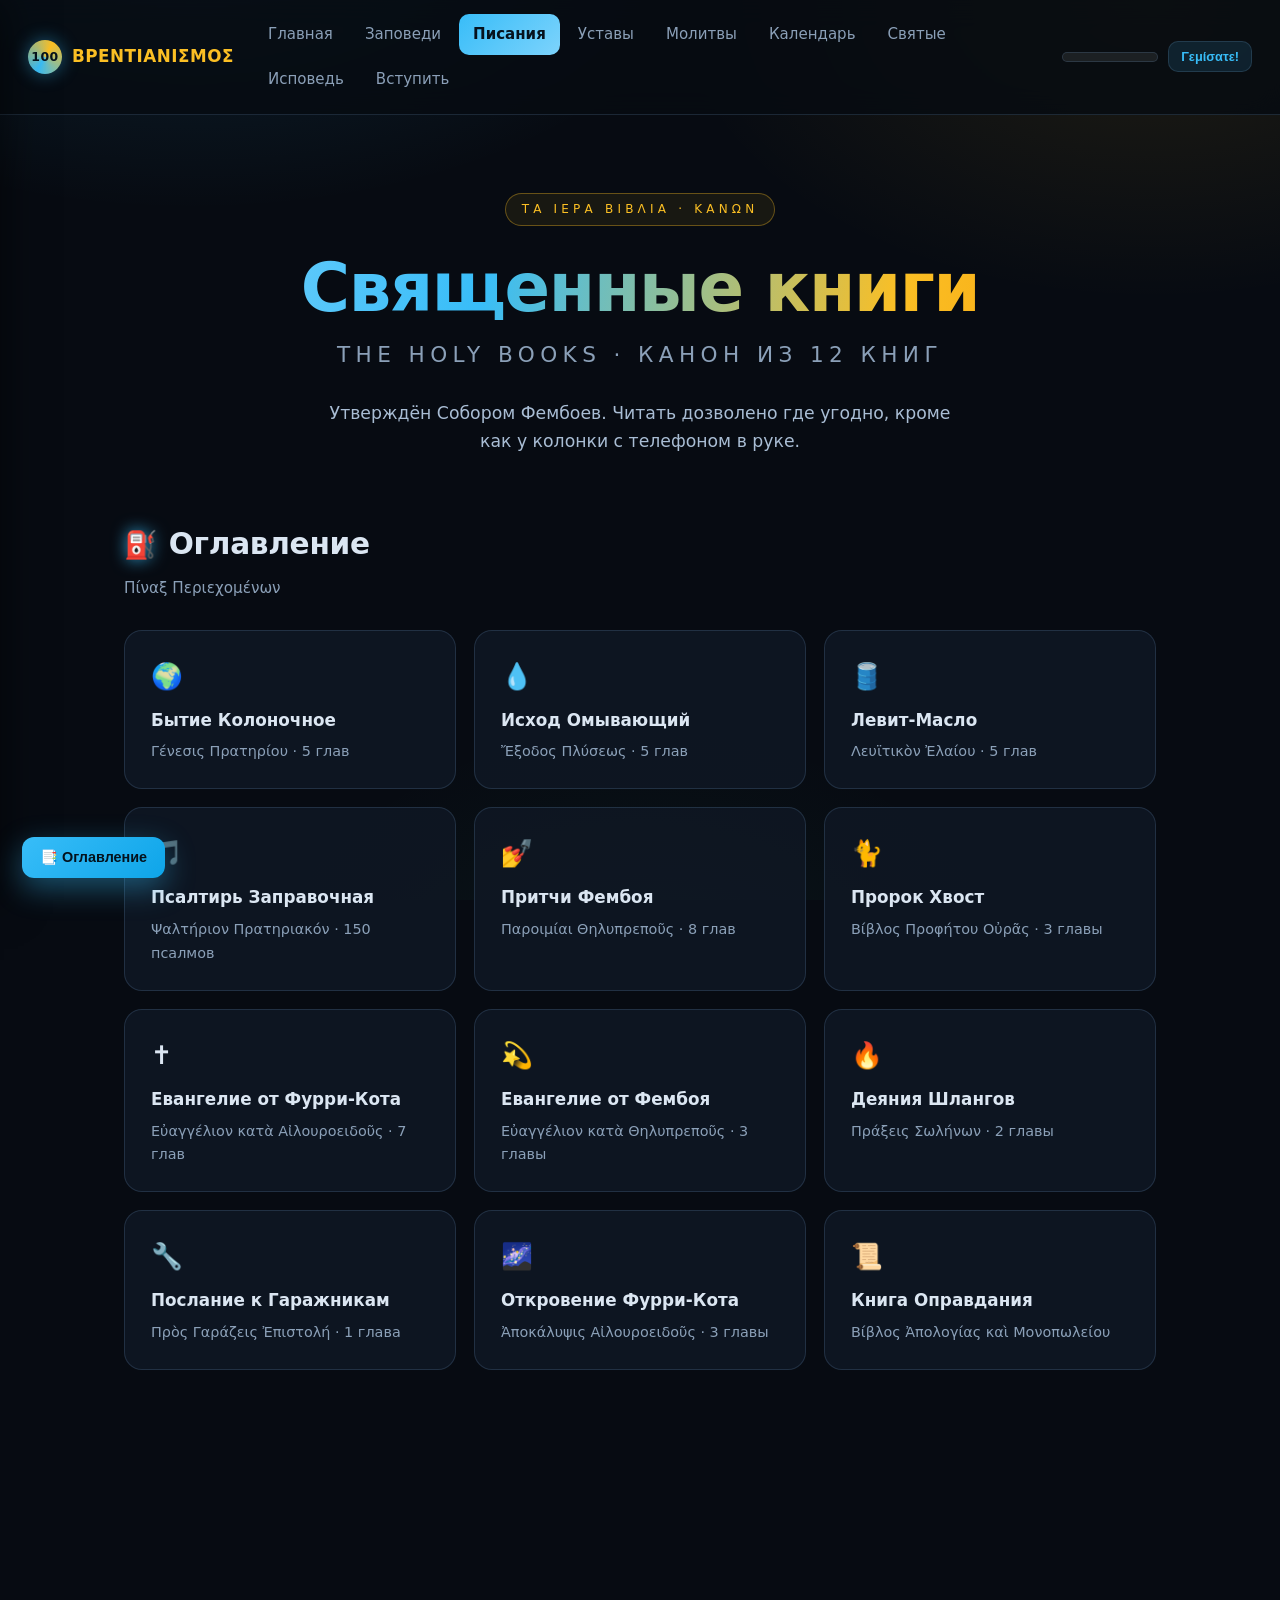
==== commit fa0d22c1: "Update books.html" ====
--- a/books.html
+++ b/books.html
@@ -13,127 +13,933 @@
 <main>
 
   <section class="hero" style="padding-bottom:30px">
-    <span class="kicker">ΤΑ ΙΕΡΑ ΒΙΒΛΙΑ</span>
+    <span class="kicker">ΤΑ ΙΕΡΑ ΒΙΒΛΙΑ · ΚΑΝΩΝ</span>
     <h1>Священные книги</h1>
-    <p class="sub">The Holy Books · Канон</p>
-    <p class="lead">Двенадцать книг, утверждённых Собором Фембоев. Читать разрешается где угодно, кроме как у колонки с телефоном в руке.</p>
+    <p class="sub">The Holy Books · Канон из 12 книг</p>
+    <p class="lead">Утверждён Собором Фембоев. Читать дозволено где угодно, кроме как у колонки с телефоном в руке.</p>
   </section>
 
-  <section class="block reveal" style="margin-top:20px">
-    <h2 class="section-title">Канон</h2>
-    <p class="section-sub">Ветхий Завет · Παλαιὰ Διαθήκη</p>
-
-    <div class="grid c2">
-      <div class="card"><span class="num">01</span><h3>Бытие Колоночное</h3><p>Γένεσις Πρατηρίου · Genesis of the Station</p></div>
-      <div class="card"><span class="num">02</span><h3>Исход Омывающий</h3><p>Ἔξοδος Πλύσεως · Exodus of Washing</p></div>
-      <div class="card"><span class="num">03</span><h3>Левит-Масло</h3><p>Λευϊτικὸν Ἐλαίου · Leviticus of Oil</p></div>
-      <div class="card"><span class="num">04</span><h3>Псалтирь Заправочная</h3><p>Ψαλτήριον Πρατηριακόν · Station Psalter</p></div>
-      <div class="card"><span class="num">05</span><h3>Притчи Фембоя</h3><p>Παροιμίαι Θηλυπρεποῦς · Proverbs of the FemBoy</p></div>
-      <div class="card"><span class="num">06</span><h3>Книга Пророка Хвоста</h3><p>Βίβλος Προφήτου Οὐρᾶς · Book of the Tail Prophet</p></div>
-    </div>
-
-    <h2 class="section-title" style="margin-top:52px">Новый Завет</h2>
-    <p class="section-sub">Καινὴ Διαθήκη · New Testament</p>
-
-    <div class="grid c2">
-      <div class="card"><span class="num">07</span><h3>Евангелие от Фурри-Кота</h3><p>Εὐαγγέλιον κατὰ Αἰλουροειδῆ · Gospel according to Fur-Cat</p></div>
-      <div class="card"><span class="num">08</span><h3>Евангелие от Фембоя</h3><p>Εὐαγγέλιον κατὰ Θηλυπρεπῆ · Gospel according to FemBoy</p></div>
-      <div class="card"><span class="num">09</span><h3>Деяния Шлангов</h3><p>Πράξεις Σωλήνων · Acts of the Hoses</p></div>
-      <div class="card"><span class="num">10</span><h3>Послание к Гаражникам</h3><p>Πρὸς Γαράζεις Ἐπιστολή · Epistle to Garages</p></div>
-      <div class="card"><span class="num">11</span><h3>Откровение Фурри-Кота</h3><p>Ἀποκάλυψις Αἰλουροειδοῦς · Revelation of Fur-Cat</p></div>
-      <div class="card"><span class="num">12</span><h3>Книга Оправдания и Монополии</h3><p>Βίβλος Ἀπολογίας καὶ Μονοπωλείου — доказывает исключительность</p></div>
+  <!-- ОГЛАВЛЕНИЕ -->
+  <section class="block reveal" style="margin-top:0">
+    <h2 class="section-title">Оглавление</h2>
+    <p class="section-sub">Πίναξ Περιεχομένων</p>
+
+    <div class="grid c3">
+      <a class="linkcard" href="#genesis"><span class="ico">🌍</span><h3>Бытие Колоночное</h3><p>Γένεσις Πρατηρίου · 5 глав</p><span class="arrow">→</span></a>
+      <a class="linkcard" href="#exodus"><span class="ico">💧</span><h3>Исход Омывающий</h3><p>Ἔξοδος Πλύσεως · 5 глав</p><span class="arrow">→</span></a>
+      <a class="linkcard" href="#leviticus"><span class="ico">🛢️</span><h3>Левит-Масло</h3><p>Λευϊτικὸν Ἐλαίου · 5 глав</p><span class="arrow">→</span></a>
+      <a class="linkcard" href="#psalter"><span class="ico">🎵</span><h3>Псалтирь Заправочная</h3><p>Ψαλτήριον Πρατηριακόν · 150 псалмов</p><span class="arrow">→</span></a>
+      <a class="linkcard" href="#proverbs"><span class="ico">💅</span><h3>Притчи Фембоя</h3><p>Παροιμίαι Θηλυπρεποῦς · 8 глав</p><span class="arrow">→</span></a>
+      <a class="linkcard" href="#tail"><span class="ico">🐈</span><h3>Пророк Хвост</h3><p>Βίβλος Προφήτου Οὐρᾶς · 3 главы</p><span class="arrow">→</span></a>
+      <a class="linkcard" href="#gospel-cat"><span class="ico">✝️</span><h3>Евангелие от Фурри-Кота</h3><p>Εὐαγγέλιον κατὰ Αἰλουροειδοῦς · 7 глав</p><span class="arrow">→</span></a>
+      <a class="linkcard" href="#gospel-femboy"><span class="ico">💫</span><h3>Евангелие от Фембоя</h3><p>Εὐαγγέλιον κατὰ Θηλυπρεποῦς · 3 главы</p><span class="arrow">→</span></a>
+      <a class="linkcard" href="#acts"><span class="ico">🔥</span><h3>Деяния Шлангов</h3><p>Πράξεις Σωλήνων · 2 главы</p><span class="arrow">→</span></a>
+      <a class="linkcard" href="#garages"><span class="ico">🔧</span><h3>Послание к Гаражникам</h3><p>Πρὸς Γαράζεις Ἐπιστολή · 1 глава</p><span class="arrow">→</span></a>
+      <a class="linkcard" href="#revelation"><span class="ico">🌌</span><h3>Откровение Фурри-Кота</h3><p>Ἀποκάλυψις Αἰλουροειδοῦς · 3 главы</p><span class="arrow">→</span></a>
+      <a class="linkcard" href="#apology"><span class="ico">📜</span><h3>Книга Оправдания</h3><p>Βίβλος Ἀπολογίας καὶ Μονοπωλείου</p><span class="arrow">→</span></a>
     </div>
   </section>
 
+  <!-- ВЕТХИЙ ЗАВЕТ -->
   <section class="block reveal">
-    <h2 class="section-title">Бытие Колоночное · Глава 1</h2>
-    <p class="section-sub">О творении жидкости и разделении топлив</p>
-
-    <div class="tri">
-      <div class="row"><span class="lang">1:1</span><p>Ἐν ἀρχῇ ἐποίησεν ὁ Βρέντης τὸν οὐρανὸν (τὸ στέγαστρον) καὶ τὴν γῆν (τὸ δάπεδον ἐξ ἀσφάλτου).</p></div>
-      <div class="row"><span class="lang">EN</span><p>In the beginning Brent made heaven (canopy) and earth (concrete pavement).</p></div>
-      <div class="row"><span class="lang">РУ</span><p>В начале сотворил Брент небо (навес) и землю (бетонное покрытие).</p></div>
-    </div>
-
-    <div class="tri">
-      <div class="row"><span class="lang">1:3</span><p>Καὶ εἶπεν ὁ Βρέντης· «Γενηθήτω βενζίνη»· καὶ ἐγένετο βενζίνη.</p></div>
-      <div class="row"><span class="lang">EN</span><p>And Brent said: «Let petrol be», and petrol was.</p></div>
-      <div class="row"><span class="lang">РУ</span><p>И сказал Брент: «Да будет бензин», — и стал бензин. И отделил Он светлый бензин от тёмного дизеля.</p></div>
-    </div>
-
-    <div class="tri">
-      <div class="row"><span class="lang">1:9</span><p>«Συναχθήτω τὸ καύσιμον εἰς ἕνα τόπον, καὶ φανήτω ἡ ἀντλία». Καὶ ἐκάλεσεν αὐτὴν «Πρατήριον».</p></div>
-      <div class="row"><span class="lang">EN</span><p>«Let the fuel be gathered into one place, and let the pump appear». And He called it «Pratērion».</p></div>
-      <div class="row"><span class="lang">РУ</span><p>«Да соберётся горючее в одно место, и да явится колонка». И назвал Он её «Пратери́он».</p></div>
-    </div>
-
-    <div class="tri">
-      <div class="row"><span class="lang">1:26</span><p>«Ποιήσωμεν ἄνθρωπον κατ’ εἰκόνα ἡμετέραν, ὅπως κρατῇ τὸ πιστόλιον καὶ πιέζῃ τὸν μοχλόν».</p></div>
-      <div class="row"><span class="lang">EN</span><p>«Let Us make man in Our image, that he may hold the pistol and press the lever».</p></div>
-      <div class="row"><span class="lang">РУ</span><p>«Сотворим человека по образу Нашему, дабы держал он пистолет и нажимал рычаг».</p></div>
-    </div>
-
-    <div class="tri">
-      <div class="row"><span class="lang">1:28</span><p>«Αὐξάνεσθε καὶ πληροῦσθε, καὶ πληροῦτε τὴν δεξαμενήν, καὶ κυριεύετε τῆς ὁδοῦ».</p></div>
-      <div class="row"><span class="lang">EN</span><p>«Be fruitful and fill up, and fill the tank, and have dominion over the road».</p></div>
-      <div class="row"><span class="lang">РУ</span><p>«Плодитесь и заправляйтесь, и наполняйте бак, и обладайте дорогой».</p></div>
+    <h2 class="section-title">Ветхий Завет</h2>
+    <p class="section-sub">Παλαιὰ Διαθήκη</p>
+
+    <!-- БЫТИЕ -->
+    <h2 class="section-title" id="genesis" style="scroll-margin-top:100px">Бытие Колоночное</h2>
+    <p class="section-sub">Γένεσις Πρατηρίου · Genesis of the Station · 5 глав</p>
+
+    <h3 style="margin-top:30px;color:var(--cyan);font-size:1.05rem">Глава 1 · Творение жидкости и разделение топлив</h3>
+
+    <div class="verse">
+      <span class="v-ref">1:1</span>
+      <p><span class="gr">Ἐν ἀρχῇ ἐποίησεν ὁ Βρέντης τὸν οὐρανὸν (τὸ στέγαστρον) καὶ τὴν γῆν (τὸ δάπεδον ἐξ ἀσφάλτου).</span>
+      <span class="ru">В начале сотворил Брент небо (навес) и землю (бетонное покрытие).</span></p>
+    </div>
+    <div class="verse">
+      <span class="v-ref">1:2</span>
+      <p><span class="gr">Ἡ δὲ γῆ ἦν ἀόρατος καὶ ἀκατασκεύαστος, καὶ σκότος ἐπάνω τῆς ἀβύσσου τῆς δεξαμενῆς, καὶ τὸ Πνεῦμα τοῦ Βρέντου ἐφέρετο ἐπάνω τοῦ προσώπου τοῦ καυσίμου.</span>
+      <span class="ru">Земля же была пуста и хаотична, и тьма над бездною бака, и Дух Брента носился над поверхностью горючего.</span></p>
+    </div>
+    <div class="verse">
+      <span class="v-ref">1:3</span>
+      <p><span class="gr">Καὶ εἶπεν ὁ Βρέντης· «Γενηθήτω βενζίνη»· καὶ ἐγένετο βενζίνη. Καὶ διεχώρισεν ὁ Βρέντης τὴν λαμπρὰν βενζίνην ἀπὸ τοῦ ζόφου τοῦ πετρελαίου.</span>
+      <span class="ru">И сказал Брент: «Да будет бензин», — и стал бензин. И отделил Брент светлый бензин от тёмного дизеля.</span></p>
+    </div>
+    <div class="verse">
+      <span class="v-ref">1:9</span>
+      <p><span class="gr">Καὶ εἶπεν ὁ Βρέντης· «Συναχθήτω τὸ καύσιμον εἰς ἕνα τόπον, καὶ φανήτω ἡ ἀντλία». Καὶ ἐγένετο οὕτως. Καὶ ἐκάλεσεν αὐτὴν «Πρατήριον».</span>
+      <span class="ru">И сказал Брент: «Да соберётся горючее в одно место, и да явится колонка». И стало так. И назвал Он колонку «Пратери́он».</span></p>
+    </div>
+    <div class="verse">
+      <span class="v-ref">1:14</span>
+      <p><span class="gr">Καὶ ἐποίησεν ὁ Βρέντης δύο φῶτα μεγάλα· τιμοκατάλογον μέγαν εἰς φῶς ἡμέρας καὶ τιμοκατάλογον μικρὸν εἰς νυκτερινὴν ἔκπτωσιν.</span>
+      <span class="ru">И создал Брент два светила великих: ценник большой для света дня и ценник малый для ночной скидки.</span></p>
+    </div>
+    <div class="verse">
+      <span class="v-ref">1:20</span>
+      <p><span class="gr">Καὶ εἶπεν ὁ Βρέντης· «Ἐξαγαγέτω ἡ ἄσφαλτος προφήτας αἰλουροειδεῖς, καὶ πετάσθωσαν οἱ Θηλυπρεπεῖς ἐπάνω τῆς γῆς κατὰ τὴν καθαρὰν ὁδόν».</span>
+      <span class="ru">И сказал Брент: «Да произведёт асфальт пророков фурри-котов, и да летают фембои над землёй по чистой дороге».</span></p>
+    </div>
+    <div class="verse">
+      <span class="v-ref">1:26</span>
+      <p><span class="gr">Καὶ εἶπεν ὁ Βρέντης· «Ποιήσωμεν ἄνθρωπον κατ’ εἰκόνα ἡμετέραν, ὅπως κρατῇ τὸ πιστόλιον καὶ πιέζῃ τὸν μοχλόν».</span>
+      <span class="ru">И сказал Брент: «Сотворим человека по образу Нашему, дабы держал он пистолет и нажимал рычаг».</span></p>
+    </div>
+    <div class="verse">
+      <span class="v-ref">1:28</span>
+      <p><span class="gr">Καὶ εὐλόγησεν αὐτοὺς ὁ Βρέντης λέγων· «Αὐξάνεσθε καὶ πληροῦσθε, καὶ πληροῦτε τὴν δεξαμενήν, καὶ κυριεύετε τῆς ὁδοῦ».</span>
+      <span class="ru">И благословил их Брент, говоря: «Плодитесь и заправляйтесь, и наполняйте бак, и обладайте дорогой».</span></p>
+    </div>
+    <div class="verse">
+      <span class="v-ref">1:31</span>
+      <p><span class="gr">Καὶ εἶδεν ὁ Βρέντης πάντα ὅσα ἐποίησεν, καὶ ἰδοὺ καλὰ λίαν. Καὶ ἐγένετο ἑσπέρα, καὶ ἐγένετο πρωί· ἡμέρα ἕκτη πρατηριακή.</span>
+      <span class="ru">И увидел Брент всё, что создал, и вот — хорошо весьма. И был вечер, и было утро: день шестой заправочный.</span></p>
+    </div>
+
+    <h3 style="margin-top:30px;color:var(--cyan);font-size:1.05rem">Глава 2 · Суббота и отдых шланга</h3>
+
+    <div class="verse">
+      <span class="v-ref">2:2</span>
+      <p><span class="gr">Καὶ συνετέλεσεν ὁ Βρέντης ἐν τῇ ἡμέρᾳ τῇ ἑβδόμῃ τὰ ἔργα αὐτοῦ, καὶ κατέπαυσεν ἐν τῇ ἡμέρᾳ τῇ ἑβδόμῃ ἀπὸ πάντων τῶν ἔργων αὐτοῦ ὧν ἐποίησεν· οὐ γὰρ δεῖ τὸ πιστόλιον στάζειν ἐν ἑορτῇ.</span>
+      <span class="ru">И совершил Брент к седьмому дню дела Свои, и почил в день седьмой от всех дел Своих, которые созидал, — ибо пистолет не должен капать в праздник.</span></p>
+    </div>
+    <div class="verse">
+      <span class="v-ref">2:7</span>
+      <p><span class="gr">Καὶ ἔπλασεν ὁ Βρέντης τὸν ἄνθρωπον ἐκ χοὸς ἀσφαλτικῆς, καὶ ἐνεφύσησεν εἰς τὸ πρόσωπον αὐτοῦ πνοὴν ἐξατμίσεως, καὶ ἐγένετο ὁ ἄνθρωπος εἰς ψυχὴν ζῶσαν μετὰ χιλιομέτρων.</span>
+      <span class="ru">И создал Брент человека из праха асфальтового, и вдунул в лице его дыхание выхлопа, и стал человек душою живою, с пробегом.</span></p>
+    </div>
+    <div class="verse">
+      <span class="v-ref">2:15</span>
+      <p><span class="gr">Καὶ ἔλαβεν ὁ Βρέντης τὸν ἄνθρωπον καὶ ἔθετο αὐτὸν ἐν τῷ παραδείσῳ τῷ περὶ τὴν ἀντλίαν, ἐργάζεσθαι αὐτὴν καὶ φυλάσσειν τὸ πιστόλιον.</span>
+      <span class="ru">И взял Брент человека и поселил его в раю приАЗСном, чтобы возделывать её и хранить пистолет.</span></p>
+    </div>
+    <div class="verse">
+      <span class="v-ref">2:19</span>
+      <p><span class="gr">Καὶ ἤγαγεν ὁ Βρέντης πρὸς τὸν ἄνθρωπον πάντας τοὺς αἰλουροειδεῖς, ἰδεῖν πῶς ὀνομάσει αὐτούς, καὶ ἵνα πᾶσα ψυχὴ ζῶσα ἔχῃ ὄνομα μουρμουριστικόν.</span>
+      <span class="ru">И привёл Брент к человеку всех фурри-котов, чтобы видеть, как он назовёт их, и чтобы всякая душа живущая имела имя мурлыкательное.</span></p>
+    </div>
+    <div class="verse">
+      <span class="v-ref">2:23</span>
+      <p><span class="gr">Καὶ εἶπεν ὁ ἄνθρωπος· «Τοῦτο ὀστοῦν ἐκ τῶν ὀστέων μου καὶ σὰρξ ἐκ τῆς σαρκός μου· αὕτη κληθήσεται Θηλυπρεπής, ὅτι ἐκ τοῦ ἀνδρὸς ἐλήφθη, ἀλλ’ ἐφάνη γυναικώδης».</span>
+      <span class="ru">И сказал человек: «Вот, это кость от костей моих и плоть от плоти моей; она будет называться фембоем, ибо от мужа взята, но явилась женоподобной».</span></p>
+    </div>
+    <div class="verse">
+      <span class="v-ref">2:24</span>
+      <p><span class="gr">Διὰ τοῦτο καταλείψει ἄνθρωπος τὸν πατέρα μηχανικὸν αὐτοῦ καὶ τὴν μητέρα ταμίαν αὐτοῦ καὶ κολληθήσεται τῇ ἀντλίᾳ αὐτοῦ· καὶ ἔσονται εἰς ἓν πρατήριον.</span>
+      <span class="ru">Посему оставит человек отца механика своего и мать кассиршу свою и прилепится к колонке своей; и будут одна заправочная станция.</span></p>
+    </div>
+
+    <h3 style="margin-top:30px;color:var(--cyan);font-size:1.05rem">Глава 3 · Грехопадение через неправильный выбор топлива</h3>
+
+    <div class="verse">
+      <span class="v-ref">3:1</span>
+      <p><span class="gr">Ὁ δὲ ὄφις ἦν φρονιμώτερος πάντων τῶν θηρίων τοῦ ἀγροῦ ὧν ἐποίησεν ὁ Βρέντης. Καὶ εἶπεν ὁ ὄφις τῇ γυναικί· «Ἆρα εἶπεν ὁ Βρέντης· Μὴ πληροῦσθε πετρελαίῳ ἀπὸ μηδενὸς πιστολίου;»</span>
+      <span class="ru">Змей же был хитрее всех зверей полевых, которых создал Брент. И сказал змей жене: «Подлинно ли сказал Брент: не заправляйтесь дизелем ни от какого пистолета?»</span></p>
+    </div>
+    <div class="verse">
+      <span class="v-ref">3:4</span>
+      <p><span class="gr">Καὶ εἶπεν ὁ ὄφις τῇ γυναικί· «Οὐ θανάτῳ ἀποθανεῖται ὁ κινητήρ· ἀλλ’ οἶδεν ὁ Βρέντης ὅτι ἐν ᾗ ἂν ἡμέρᾳ ἐγχύσητε 92 ἀντὶ 95, ἀνοιχθήσονται οἱ ὀφθαλμοὶ ὑμῶν, καὶ ἔσεσθε ὡς θεοί, γινώσκοντες οἰκονομίαν».</span>
+      <span class="ru">И сказал змей жене: «Нет, не умрёт двигатель; но знает Брент, что в день, когда вы зальёте 92-й вместо 95-го, откроются глаза ваши, и вы будете, как боги, знающие экономию».</span></p>
+    </div>
+    <div class="verse">
+      <span class="v-ref">3:6</span>
+      <p><span class="gr">Καὶ ἔλαβεν ἡ γυνὴ τοὺς καρποὺς τῆς ἀντλίας καὶ ἀπῆλθεν· καὶ ἔδωκεν καὶ τῷ ἀνδρὶ αὐτῆς μετ’ αὐτῆς, καὶ ἀπῆλθεν. Καὶ διηνοίχθησαν οἱ ὀφθαλμοὶ ἀμφοτέρων, καὶ ἔγνωσαν ὅτι γυμνοί εἰσιν ἐνώπιον τῆς καμερας ἐπιτηρήσεως.</span>
+      <span class="ru">И взяла жена плодов колонки и поехала; и дала также мужу своему, и он поехал. И открылись глаза у обоих, и поняли они, что нагие перед камерой видеонаблюдения.</span></p>
+    </div>
+    <div class="verse">
+      <span class="v-ref">3:15</span>
+      <p><span class="gr">Καὶ εἶπεν ὁ Βρέντης τῷ ὄφει· «Ἔχθραν θήσω ἀνὰ μέσον σοῦ καὶ ἀνὰ μέσον τοῦ πιστολίου... αὐτὸς τηρήσει σου τὴν κεφαλὴν (τὴν βαλβίδα), σὺ δὲ τηρήσεις αὐτοῦ τὴν πτέρναν (τὸ φίλτρον)».</span>
+      <span class="ru">И сказал Брент змею: «Вражду положу между тобою и между пистолетом... он будет поражать тебя в голову (клапан), а ты будешь жалить его в пяту (фильтр)».</span></p>
+    </div>
+    <div class="verse">
+      <span class="v-ref">3:19</span>
+      <p><span class="gr">Ἐν ἱδρῶτι τοῦ προσώπου σου πλύσεις τοὺς ὑαλοπίνακας, ἕως ἂν ἐπιστρέψῃς εἰς τὸ γκαράζ.</span>
+      <span class="ru">В поте лица твоего будешь мыть стёкла, доколе не возвратишься в гараж.</span></p>
+    </div>
+
+    <h3 style="margin-top:30px;color:var(--cyan);font-size:1.05rem">Глава 4 · Каин и Авель — владельцы разных марок</h3>
+
+    <div class="verse">
+      <span class="v-ref">4:2</span>
+      <p><span class="gr">Καὶ ἦν Ἄβελ ποιμὴν προβάτων (κύριος πετρελαίου), Κάϊν δὲ ἦν γεωργὸς (ὀπαδὸς ἀερίου).</span>
+      <span class="ru">И был Авель хранителем овец (владельцем дизеля), а Каин был земледельцем (приверженцем газа).</span></p>
+    </div>
+    <div class="verse">
+      <span class="v-ref">4:4</span>
+      <p><span class="gr">Καὶ ἐπέβλεψεν ὁ Βρέντης ἐπὶ Ἄβελ καὶ ἐπὶ τὸ δῶρον αὐτοῦ — καπνὸν ἄνευ αἰθάλης· ἐπὶ δὲ Κάϊν καὶ ἐπὶ τὸ δῶρον αὐτοῦ οὐκ ἐπέβλεψεν, ὅτι ὁ καπνὸς ἦν μέλας.</span>
+      <span class="ru">И призрел Брент на Авеля и на дар его — дым без сажи; а на Каина и на дар его не призрел, ибо выхлоп был чёрен.</span></p>
+    </div>
+    <div class="verse">
+      <span class="v-ref">4:8</span>
+      <p><span class="gr">Καὶ ἀνέστη Κάϊν ἐπὶ Ἄβελ καὶ ἀπέκτεινεν αὐτόν, ἐγχέας αὐτῷ πετρέλαιον εἰς τὴν δεξαμενὴν βενζίνης. Καὶ εἶπεν ὁ Βρέντης τῷ Κάϊν· «Ποῦ ἐστιν Ἄβελ ὁ ἀδελφός σου;» Ὁ δὲ εἶπεν· «Οὐκ οἶδα· μὴ φύλαξ τοῦ ἀδελφοῦ μού εἰμι;»</span>
+      <span class="ru">И восстал Каин на Авеля, и убил его, перелив ему солярку в бензобак. И сказал Брент Каину: «Где Авель, брат твой?» Он сказал: «Не знаю; разве я сторож брату моему?»</span></p>
+    </div>
+    <div class="verse">
+      <span class="v-ref">4:15</span>
+      <p><span class="gr">Καὶ ἔθετο ὁ Βρέντης τῷ Κάϊν σημεῖον, ὅπως μηδεὶς συναντήσας αὐτῷ ἐγχύσῃ αὐτῷ καύσιμον. Καὶ ἀπῆλθεν Κάϊν εἰς γῆν Νώδ, ὅ ἐστιν «ἄνευ πρατηρίων».</span>
+      <span class="ru">И сделал Брент Каину знак, чтобы никто, встретившись с ним, не перелил ему топливо. И пошёл Каин в землю Нод, что значит «без заправок».</span></p>
+    </div>
+
+    <h3 style="margin-top:30px;color:var(--cyan);font-size:1.05rem">Глава 5 · Родословие фурри-котов от Адама до Ноя</h3>
+
+    <div class="verse">
+      <span class="v-ref">5:3</span>
+      <p><span class="gr">Ἔζησεν Ἀδὰμ 130 διαδρομὰς καὶ ἐγέννησεν τὸν Σήθ, αἴλουρον δασύτριχον.</span>
+      <span class="ru">Адам жил 130 пробегов и родил Сифа, кота пушистого.</span></p>
+    </div>
+    <div class="verse">
+      <span class="v-ref">5:21</span>
+      <p><span class="gr">Ἐνὼχ ἔζησεν 65 διαδρομὰς καὶ ἐγέννησεν τὸν Μαθουσάλα, αἴλουρον μακρόβιον. Καὶ περιεπάτησεν Ἐνὼχ μετὰ τοῦ Βρέντου· καὶ οὐχ εὑρέθη, ὅτι ἔλαβεν αὐτὸν ὁ Βρέντης εἰς δωρεὰν πλύσιν.</span>
+      <span class="ru">Енох жил 65 пробегов и родил Мафусала, кота-долгожителя. И ходил Енох с Брентом; и не стало его, потому что Брент взял его на бесплатную мойку.</span></p>
+    </div>
+    <div class="verse">
+      <span class="v-ref">5:27</span>
+      <p><span class="gr">Πᾶσαι δὲ αἱ ἡμέραι Μαθουσάλα ἦσαν 969 διαδρομαί· καὶ ἀπέθανεν, καταλιπὼν ῥεκόρδ κατανάλωσεως ἐλαίου.</span>
+      <span class="ru">Всех же дней Мафусала было 969 пробегов; и он умер, оставив рекорд по расходу масла.</span></p>
+    </div>
+
+    <!-- ИСХОД -->
+    <h2 class="section-title" id="exodus" style="margin-top:60px;scroll-margin-top:100px">Исход Омывающий</h2>
+    <p class="section-sub">Ἔξοδος Πλύσεως · Exodus of Washing · 5 глав</p>
+
+    <h3 style="margin-top:30px;color:var(--cyan);font-size:1.05rem">Глава 1 · Израиль в Египте без скидок</h3>
+    <div class="verse">
+      <span class="v-ref">1:8</span>
+      <p><span class="gr">Καὶ ἀνέστη βασιλεὺς νέος ἐπ’ Αἴγυπτον, ὃς οὐκ ᾔδει τὸν Βρέντην, καὶ εἶπεν· «Ἀπὸ τοῦ νῦν οὐκ ἔσται ἐπιστροφὴ χρημάτων ἐπὶ καυσίμῳ».</span>
+      <span class="ru">И восстал новый фараон над Египтом, который не знал Брента, и сказал: «Отныне не будет кэшбэка на топливо».</span></p>
+    </div>
+    <div class="verse">
+      <span class="v-ref">1:14</span>
+      <p><span class="gr">Καὶ πικρὰν ἐποίησαν τὴν ζωὴν αὐτῶν ἐν σκληρᾷ ἐργασίᾳ· ἠνάγκαζον πλύνειν ὑαλοπίνακας καὶ ἐλέγχειν πίεσιν ἐλαστικῶν ἄνευ μισθοῦ.</span>
+      <span class="ru">И горькой сделали жизнь их от жестокой эксплуатации: заставляли мыть стёкла и проверять давление в шинах без оплаты.</span></p>
+    </div>
+
+    <h3 style="margin-top:30px;color:var(--cyan);font-size:1.05rem">Глава 2 · Рождение Моисея-Кассира</h3>
+    <div class="verse">
+      <span class="v-ref">2:10</span>
+      <p><span class="gr">Καὶ ἔλαβεν αὐτὸν ἡ θυγάτηρ Φαραὼ καὶ ἀνέθρεψεν παρ’ ἑαυτῇ, καὶ ἐπωνόμασεν τὸ ὄνομα αὐτοῦ Μωϋσῆν, λέγουσα· «Ἐκ τοῦ ὕδατος (τοῦ ἀντιψυκτικοῦ) ἐξειλόμην αὐτόν».</span>
+      <span class="ru">И взяла его дочь фараона и воспитала у себя, и нарекла ему имя Моисей, потому что, говорила она, «из воды (незамерзайки) я вынула его».</span></p>
+    </div>
+    <div class="verse">
+      <span class="v-ref">2:15</span>
+      <p><span class="gr">Καὶ ἔφυγεν Μωϋσῆς εἰς γῆν Μαδιάμ, καὶ ἐκάθισεν παρὰ τὸ φρέαρ, καὶ εἶδεν αἴλουρον ὃς οὐκ ἠδύνατο πιεῖν, ὅτι ὁ σωλὴν ἦν συνεστραμμένος.</span>
+      <span class="ru">И убежал Моисей в землю Мадиамскую, и сел у колодца, и увидел фурри-кота, который не мог напиться, ибо шланг был перекручен.</span></p>
+    </div>
+
+    <h3 style="margin-top:30px;color:var(--cyan);font-size:1.05rem">Глава 3 · Горящий куст-ценник</h3>
+    <div class="verse">
+      <span class="v-ref">3:2</span>
+      <p><span class="gr">Καὶ ὤφθη αὐτῷ ἄγγελος Βρέντου ἐν φλογὶ πυρὸς ἐκ μέσου τοῦ τιμοκαταλόγου. Καὶ εἶδεν Μωϋσῆς ὅτι ὁ τιμοκατάλογος καίεται πυρί, οὐ κατεκαίετο δέ (ἡ ἔκπτωσις οὐ μετεβάλλετο).</span>
+      <span class="ru">И явился ему Ангел Брентов в пламени огня из среды ценника. И видел Моисей, что ценник горит огнём, но не сгорает (скидка не менялась).</span></p>
+    </div>
+    <div class="verse">
+      <span class="v-ref">3:14</span>
+      <p><span class="gr">Καὶ εἶπεν ὁ Θεὸς τῷ Μωϋσεῖ· «Ἐγώ εἰμι ὁ Ὤν (ὁ ἀεὶ ἔχων καύσιμον)». Καὶ εἶπεν· «Οὕτως ἐρεῖς τοῖς υἱοῖς Ἰσραήλ· Ὁ Βρέντης ἀπέσταλκέν με πρὸς ὑμᾶς».</span>
+      <span class="ru">Бог сказал Моисею: «Я есмь Тот, Кто Есть (Тот, у кого всегда есть топливо)». И сказал: «Так скажи сынам Израилевым: Брент послал меня к вам».</span></p>
+    </div>
+    <div class="verse">
+      <span class="v-ref">3:20</span>
+      <p><span class="gr">Καὶ ἐκτενῶ τὴν χεῖρά μου καὶ πατάξω τὴν Αἴγυπτον ἐν πᾶσι τοῖς θαυμασίοις μου· ἐπάξω αὐτοῖς πληγὴν βενζίνης 92 εἰς κινητῆρας πετρελαίου.</span>
+      <span class="ru">И простру руку Мою и поражу Египет всеми чудесами Моими: наведу на них казнь 92-го бензина в дизельные двигатели.</span></p>
+    </div>
+
+    <h3 style="margin-top:30px;color:var(--cyan);font-size:1.05rem">Глава 4 · Десять казней египетских</h3>
+    <div class="verse">
+      <span class="v-ref">4:1</span>
+      <p><span class="gr">Πληγὴ πρώτη· τὸ ὕδωρ ἐγένετο βενζίνη 80 ἄνευ μολύβδου.</span>
+      <span class="ru">Казнь первая: вода превратилась в неэтилированный 80-й.</span></p>
+    </div>
+    <div class="verse">
+      <span class="v-ref">4:4</span>
+      <p><span class="gr">Πληγὴ τετάρτη· ἐπιδρομὴ ἀκρίδων-φούρρυ, αἳ κατέφαγον πάσας τὰς ἀναρτήσεις.</span>
+      <span class="ru">Казнь четвёртая: нашествие саранчи-фурри, которая съела все подвески.</span></p>
+    </div>
+    <div class="verse">
+      <span class="v-ref">4:7</span>
+      <p><span class="gr">Πληγὴ ἑβδόμη· χάλαζα μετὰ πάγου καὶ κηλίδων ἐλαίου.</span>
+      <span class="ru">Казнь седьмая: град со льдом и масляными пятнами.</span></p>
+    </div>
+    <div class="verse">
+      <span class="v-ref">4:10</span>
+      <p><span class="gr">Πληγὴ δεκάτη· θάνατος πάντων τῶν πρώτων αὐτοκινήτων, ὅσα οὐκ ἐχρίσθησαν ἐλαίῳ ἐπὶ τῶν παραστάδων.</span>
+      <span class="ru">Казнь десятая: смерть всех первых автомобилей, которые не были помазаны маслом на косяках.</span></p>
+    </div>
+
+    <h3 style="margin-top:30px;color:var(--cyan);font-size:1.05rem">Глава 5 · Переход через море и обретение заправки</h3>
+    <div class="verse">
+      <span class="v-ref">5:21</span>
+      <p><span class="gr">Καὶ ἐξέτεινεν Μωϋσῆς τὴν χεῖρα αὐτοῦ ἐπὶ τὴν θάλασσαν, καὶ ἤλασεν ὁ Βρέντης τὴν θάλασσαν ἐν ἀνέμῳ βιαίῳ ἀνατολικῷ (τούρμπο) καὶ ἐποίησεν τὴν θάλασσαν ξηράν. Καὶ ἐπορεύθησαν οἱ υἱοὶ Ἰσραὴλ διὰ ξηρᾶς ἐν μέσῳ ὕδατος μετὰ πλήρων δεξαμενῶν.</span>
+      <span class="ru">И простёр Моисей руку свою над морем, и погнал Брент море сильным восточным ветром (турбонаддувом) и сделал море сушей. И пошли сыны Израилевы по суху среди вод с полными баками.</span></p>
+    </div>
+    <div class="verse">
+      <span class="v-ref">5:26</span>
+      <p><span class="gr">Ὁ δὲ Φαραὼ καὶ τὰ ἅρματα αὐτοῦ ἐβυθίσθησαν, ὅτι ἐξέλιπεν αὐτοῖς τὸ πετρέλαιον.</span>
+      <span class="ru">А фараон и колесницы его утонули, ибо у них кончилась солярка.</span></p>
+    </div>
+
+    <!-- ЛЕВИТ -->
+    <h2 class="section-title" id="leviticus" style="margin-top:60px;scroll-margin-top:100px">Левит-Масло</h2>
+    <p class="section-sub">Λευϊτικὸν Ἐλαίου · Leviticus of Oil · 5 глав</p>
+
+    <h3 style="margin-top:30px;color:var(--cyan);font-size:1.05rem">Глава 1 · О жертвах масляных</h3>
+    <div class="verse">
+      <span class="v-ref">1:3</span>
+      <p><span class="gr">Ἐάν τις θέλῃ προσενεγκεῖν ὁλοκαύτωμα τῷ Βρέντῃ, προσενεγκάτω κανίστριον ἐλαίου 5W-40 ἄμωμον. Καὶ ἐπιθήσει τὴν χεῖρα ἐπὶ τὴν κεφαλὴν τοῦ κανιστρίου, καὶ σφάξει αὐτὸ ἐνώπιον τοῦ πιστολίου.</span>
+      <span class="ru">Если кто хочет принести жертву всесожжения Бренту, пусть принесёт канистру масла 5W-40 без порока. И возложит руку на голову канистры, и заколет её перед пистолетом.</span></p>
+    </div>
+    <div class="verse">
+      <span class="v-ref">1:9</span>
+      <p><span class="gr">Τὰ δὲ ἔγκατα τοῦ κανιστρίου καὶ τοὺς πόδας αὐτοῦ πλύσει ὕδατι, καὶ καύσει ὁ ἱερεὺς ἐπὶ τοῦ θυσιαστηρίου τοῦ καρτέρου.</span>
+      <span class="ru">Внутренности же канистры и ноги её омоет водой, и сожжёт священник на алтаре картера.</span></p>
+    </div>
+
+    <h3 style="margin-top:30px;color:var(--cyan);font-size:1.05rem">Глава 2 · О чистоте и нечистоте топлива</h3>
+    <div class="verse">
+      <span class="v-ref">2:1</span>
+      <p><span class="gr">Πᾶσα βενζίνη μετὰ μίξεως ὕδατος βδέλυγμά ἐστιν ἐνώπιον τοῦ Βρέντου.</span>
+      <span class="ru">Всякий бензин с примесью воды есть мерзость перед Брентом.</span></p>
+    </div>
+    <div class="verse">
+      <span class="v-ref">2:7</span>
+      <p><span class="gr">Καὶ ἐάν τις ἐγχύσῃ 92 εἰς κινητῆρα πολυτελείας, ἐκβληθήσεται ἐκ τῆς κοινότητος ἡμέρας τρεῖς, καὶ νηστεύσει ξηρὰν νηστείαν.</span>
+      <span class="ru">И если кто зальёт 92-й в премиум-двигатель, да будет извергнут из общины на три дня, и да постится сухим постом.</span></p>
+    </div>
+    <div class="verse">
+      <span class="v-ref">2:15</span>
+      <p><span class="gr">Αἴλουρος ἁψάμενος σωλῆνος ἀκάθαρτος ποσὶν ὀφείλει νίψασθαι ἀντιψυκτικῷ καὶ προσενεγκεῖν θυσίαν πλημμελείας — ἓν ῥάκος καθαρόν.</span>
+      <span class="ru">Фурри-кот, коснувшийся шланга грязными лапами, да омоется незамерзайкой и принесёт жертву повинности — одну тряпку чистую.</span></p>
+    </div>
+
+    <h3 style="margin-top:30px;color:var(--cyan);font-size:1.05rem">Глава 3 · Праздники топливные</h3>
+    <div class="verse">
+      <span class="v-ref">3:1</span>
+      <p><span class="gr">Ἑορτὴ Σκηνῶν Ἐλαστικῶν — ἐν τῷ μηνὶ τῷ ἑβδόμῳ, ὅτε συνάγουσι τὰ ἐλαστικὰ ἐκ τῶν ἀγρῶν.</span>
+      <span class="ru">Праздник Кущей Шиномонтажных — в седьмой месяц, когда собирают шины с полей.</span></p>
+    </div>
+    <div class="verse">
+      <span class="v-ref">3:5</span>
+      <p><span class="gr">Ἡμέρα Καθαρισμοῦ Φίλτρων — δεκάτη ἡμέρα τοῦ ἑβδόμου μηνός, ὅτε ἀλλάσσουσι πάντα τὰ φίλτρα καὶ μετανοοῦσιν ἐπὶ ὑπεργαζώσει.</span>
+      <span class="ru">День Очищения Фильтров — десятый день седьмого месяца, когда сменяют все фильтры и каются в перегазовке.</span></p>
+    </div>
+    <div class="verse">
+      <span class="v-ref">3:10</span>
+      <p><span class="gr">Σάββατον πρατηριακόν — μὴ ἐργάζου ἐν ταύτῃ τῇ ἡμέρᾳ, κἂν ἔκπτωσις 50%.</span>
+      <span class="ru">Суббота заправочная — не работай в этот день, даже если скидка 50%.</span></p>
+    </div>
+
+    <h3 style="margin-top:30px;color:var(--cyan);font-size:1.05rem">Глава 4 · Наказания за грехи против колонки</h3>
+    <div class="verse">
+      <span class="v-ref">4:1</span>
+      <p><span class="gr">Ἐάν τις κλέψῃ καύσιμον, ἀποδώσει τετραπλᾶ· δύο δεξαμενὰς ἀντὶ μιᾶς.</span>
+      <span class="ru">Если кто украдёт топливо, да воздаст вчетверо: два бака за один.</span></p>
+    </div>
+    <div class="verse">
+      <span class="v-ref">4:8</span>
+      <p><span class="gr">Ἐὰν Θηλυπρεπὴς κόψῃ τὴν κρόκην παρὰ τοὺς κανόνας, ἀφορισθήσεται ἀπὸ τῶν αἰλουρείων ἐδεσμάτων ἡμέρας τεσσαράκοντα.</span>
+      <span class="ru">Если фембой обрежет чёлку против правил, да будет отлучён от кошачьего лакомства на сорок дней.</span></p>
+    </div>
+    <div class="verse">
+      <span class="v-ref">4:14</span>
+      <p><span class="gr">Ὃς πτύσει ἐπὶ τὸν τιμοκατάλογον, ἐπικατάρατος ἔσται, καὶ συσταλήσεται ἡ ἄδεια ὁδηγήσεως αὐτοῦ ἐνιαυτόν.</span>
+      <span class="ru">Кто плюнет на ценник, тот проклят будет, и да будет ему водительский стаж сокращён на год.</span></p>
+    </div>
+
+    <h3 style="margin-top:30px;color:var(--cyan);font-size:1.05rem">Глава 5 · О священстве фембоев</h3>
+    <div class="verse">
+      <span class="v-ref">5:1</span>
+      <p><span class="gr">Ἱερεὺς ἔστω Θηλυπρεπής, ὅτι ἐστὶν εἰκὼν τῆς ῥευστότητος τοῦ Βρέντου, καὶ ἡ κρόκη αὐτοῦ ἔστω κτενισμένη ἐκ δεξιῶν.</span>
+      <span class="ru">Священником да будет фембой, ибо он есть образ текучести Брента, и чёлка его да будет расчёсана с правой стороны.</span></p>
+    </div>
+    <div class="verse">
+      <span class="v-ref">5:7</span>
+      <p><span class="gr">Μὴ ξυράσθω τὸ γένειον αὐτοῦ, ἀλλὰ τιθέτω αὐτὸ ἐν γέλῃ εἰς σημεῖον διακονίας.</span>
+      <span class="ru">Да не бреет он бороды, но да укладывает её гелем в знак служения.</span></p>
+    </div>
+    <div class="verse">
+      <span class="v-ref">5:15</span>
+      <p><span class="gr">Καὶ ἐπιθήσουσι ἐπ’ αὐτὸν τὰς χεῖρας οἱ αἰλουροειδεῖς, καὶ ἐροῦσι· «Γενοῦ ἡμῖν ταμίας καὶ φύλαξ τοῦ πιστολίου».</span>
+      <span class="ru">И возложат на него руки фурри-коты, и скажут: «Будь нам кассиром и хранителем пистолета».</span></p>
+    </div>
+
+    <!-- ПСАЛТИРЬ -->
+    <h2 class="section-title" id="psalter" style="margin-top:60px;scroll-margin-top:100px">Псалтирь Заправочная</h2>
+    <p class="section-sub">Ψαλτήριον Πρατηριακόν · 150 псалмов (выборочно)</p>
+
+    <h3 style="margin-top:30px;color:var(--cyan);font-size:1.05rem">Псалом 1 · О блаженном водителе</h3>
+    <div class="verse">
+      <span class="v-ref">1:1</span>
+      <p><span class="gr">Μακάριος ἀνήρ, ὃς οὐκ ἐπορεύθη ἐν βουλῇ ἀνοδικῶν καὶ ἐν ὁδῷ ἐλαστικῶν τεθραυσμένων οὐκ ἔστη.</span>
+      <span class="ru">Блажен муж, который не ходит на совет бездорожных и не стоит на пути разбитых колёс.</span></p>
+    </div>
+    <div class="verse">
+      <span class="v-ref">1:3</span>
+      <p><span class="gr">Καὶ ἔσται ὡς ξύλον πεφυτευμένον παρὰ πρατηρίῳ, ὃ τὸν καρπὸν αὐτοῦ δώσει ἐν καιρῷ ἐκπτώσεων, καὶ τὸ φύλλον αὐτοῦ οὐ μαρανθήσεται (ὅτι ἀντιψυκτικὸν ἔστιν).</span>
+      <span class="ru">Он будет как дерево, посаженное при заправке, которое приносит плод свой в сезон скидок, и лист его не вянет (ибо омывайка есть).</span></p>
+    </div>
+    <div class="verse">
+      <span class="v-ref">1:6</span>
+      <p><span class="gr">Ὅτι γινώσκει ὁ Βρέντης ὁδὸν δικαίων, ἡ δὲ ὁδὸς ἀσεβῶν ἐν συμφορήσει.</span>
+      <span class="ru">Ибо знает Брент путь праведных, а путь нечестивых — в пробке.</span></p>
+    </div>
+
+    <h3 style="margin-top:30px;color:var(--cyan);font-size:1.05rem">Псалом 22 · Господь — мой заправщик</h3>
+    <div class="verse">
+      <span class="v-ref">22:1</span>
+      <p><span class="gr">Ὁ Βρέντης πληροῖ με· οὐδενὸς ὑστερήσω (οὐδὲ ἐπιστροφῆς χρημάτων).</span>
+      <span class="ru">Брент — мой заправщик; я ни в чём не буду нуждаться (даже в кэшбэке).</span></p>
+    </div>
+    <div class="verse">
+      <span class="v-ref">22:2</span>
+      <p><span class="gr">Ἐν λειμῶσι χλωροῖς (χλοοτάπησι παρὰ τὸ πρατήριον) παρέχει μοι σταθμεύειν· ἐπὶ ὕδατα ἡσυχίας (ἀντιψυκτικοῦ) ὁδηγεῖ με.</span>
+      <span class="ru">На зелёных лугах (газонах у АЗС) Он даёт мне парковаться; к водам тихим (незамерзайке) Он ведёт меня.</span></p>
+    </div>
+    <div class="verse">
+      <span class="v-ref">22:4</span>
+      <p><span class="gr">Ἐὰν πορευθῶ ἐν κοιλάδι σκιᾶς θανάτου (ὑπογείου σταθμεύσεως), οὐ φοβηθήσομαι κακά, ὅτι σὺ μετ’ ἐμοῦ εἶ· τὸ πιστόλιόν σου καὶ ὁ σωλήν σου — αὐτὰ με παρηγοροῦσιν.</span>
+      <span class="ru">Хожу по долине тени смертной (подземной парковке), не убоюсь зла, потому что Ты со мной; пистолет Твой и шланг Твой — они утешают меня.</span></p>
+    </div>
+    <div class="verse">
+      <span class="v-ref">22:5</span>
+      <p><span class="gr">Ἡτοίμασας ἐνώπιόν μου τράπεζαν (καφὲν θερμόν) ἐν ὄψει ἐχθρῶν μου (ὑπαλλήλων ΔΠΣ)· ἐλίπανες ἐν ἐλαίῳ τὴν κεφαλήν μου· τὸ ποτήριόν μου (δεξαμενή) ὑπερεκχείλισεν.</span>
+      <span class="ru">Ты приготовил предо мною трапезу (горячий кофе) в присутствии врагов моих (сотрудников ДПС); умастил елеем голову мою; чаша моя (бак) переполнена.</span></p>
+    </div>
+    <div class="verse">
+      <span class="v-ref">22:6</span>
+      <p><span class="gr">Ναί, ἀγαθωσύνη καὶ ἔλεος (ἐπιστροφὴ χρημάτων) καταδιώξουσίν με πάσας τὰς ἡμέρας τῆς ζωῆς μου, καὶ κατασκηνώσω ἐν οἴκῳ Βρέντου (ἐν πρατηρίῳ) ἡμέρας πολλάς.</span>
+      <span class="ru">Так, благость и милость (кэшбэк) будут сопровождать меня во все дни жизни моей, и я пребуду в доме Брента (на АЗС) многие дни.</span></p>
+    </div>
+
+    <h3 style="margin-top:30px;color:var(--cyan);font-size:1.05rem">Псалом 50 · Помилуй меня, Брент, по октану Твоему</h3>
+    <div class="verse">
+      <span class="v-ref">50:1</span>
+      <p><span class="gr">Ἐλέησόν με, Βρέντη, κατὰ τὸ μέγα ἔλεός σου, καὶ κατὰ τὸ πλῆθος τῶν οἰκτιρμῶν σου ἔγχυσόν μοι βενζίνην 100.</span>
+      <span class="ru">Помилуй меня, Брент, по великой милости Твоей, и по множеству щедрот Твоих залей мне 100-й бензин.</span></p>
+    </div>
+    <div class="verse">
+      <span class="v-ref">50:3</span>
+      <p><span class="gr">Ὅτι τὴν ἀνομίαν μου ἐγὼ γινώσκω, καὶ ἡ ἁμαρτία μου ἐνώπιόν μού ἐστιν διὰ παντός· ἐγὼ ἐγχέας 92.</span>
+      <span class="ru">Ибо беззакония мои я сознаю, и грех мой всегда предо мною: я залил 92-й.</span></p>
+    </div>
+    <div class="verse">
+      <span class="v-ref">50:9</span>
+      <p><span class="gr">Ῥαντιεῖς με ἀντιψυκτικῷ, καὶ καθαρισθήσομαι· πλυνεῖς με, καὶ λευκανθήσομαι ὑπὲρ τὸ ταμπλό.</span>
+      <span class="ru">Окропи меня незамерзайкой, и буду чист; омой меня, и стану белее щитка.</span></p>
+    </div>
+    <div class="verse">
+      <span class="v-ref">50:12</span>
+      <p><span class="gr">Καρδίαν καθαρὰν κτίσον ἐν ἐμοί, Βρέντη, καὶ καρμπιρατέρ ὀρθὸν ἐγκαίνισον ἐν ἐμοί.</span>
+      <span class="ru">Сердце чистое сотвори во мне, Брент, и карбюратор правый обнови внутри меня.</span></p>
+    </div>
+
+    <h3 style="margin-top:30px;color:var(--cyan);font-size:1.05rem">Псалом 119 · О законе Брента</h3>
+    <div class="verse">
+      <span class="v-ref">119:105</span>
+      <p><span class="gr">Λύχνος τοῖς ποσίν μου ὁ λόγος σου (προβολεῖς ὁμίχλης) καὶ φῶς ταῖς τρίβοις μου (διαγράμμισις).</span>
+      <span class="ru">Слово Твоё — светильник ноге моей (противотуманки) и свет стезе моей (разметка).</span></p>
+    </div>
+    <div class="verse">
+      <span class="v-ref">119:127</span>
+      <p><span class="gr">Ἠγάπησα τὰς ἐντολάς σου ὑπὲρ χρυσίον (καὶ ὑπὲρ βενζίνην 100).</span>
+      <span class="ru">Люблю заповеди Твои больше злата (и больше 100-го бензина).</span></p>
+    </div>
+    <div class="verse">
+      <span class="v-ref">119:162</span>
+      <p><span class="gr">Εὐφραίνομαι ἐπὶ τῷ λόγῳ σου ὡς εὑρὼν ἔκπτωσιν μεγάλην.</span>
+      <span class="ru">Радуюсь о слове Твоём, как обретший большую скидку.</span></p>
+    </div>
+
+    <!-- ПРИТЧИ -->
+    <h2 class="section-title" id="proverbs" style="margin-top:60px;scroll-margin-top:100px">Притчи Фембоя</h2>
+    <p class="section-sub">Παροιμίαι Θηλυπρεποῦς · Proverbs of the FemBoy · 8 глав</p>
+
+    <h3 style="margin-top:30px;color:var(--cyan);font-size:1.05rem">Глава 1 · О мудрости и глупости за рулём</h3>
+    <div class="verse">
+      <span class="v-ref">1:7</span>
+      <p><span class="gr">Ἀρχὴ σοφίας φόβος Βρέντου· οἱ δὲ μωροὶ καταφρονοῦσι τῆς ἐγχειρίδος χρήσεως.</span>
+      <span class="ru">Начало мудрости — страх Брента; а глупцы презирают инструкцию по эксплуатации.</span></p>
+    </div>
+    <div class="verse">
+      <span class="v-ref">1:20</span>
+      <p><span class="gr">Ἡ σοφία ἐν ταῖς ὁδοῖς κηρύσσει, ἐν ταῖς πλατείαις ὑψοῖ τὴν φωνὴν αὐτῆς, παρὰ τὴν εἴσοδον τοῦ πρατηρίου λέγει· «Ἕως πότε, ἄφρονες, ἀγαπήσετε τὸ 92;»</span>
+      <span class="ru">Мудрость взывает на улице, на площадях возвышает голос, у входа на заправку говорит: «Доколе, неразумные, будете любить 92-й?»</span></p>
+    </div>
+    <div class="verse">
+      <span class="v-ref">1:33</span>
+      <p><span class="gr">Ὁ δὲ ἀκούων μου κατασκηνώσει ἐν ἐλπίδι καὶ οὐ φοβηθήσεται φωνὴν σιγαστῆρος.</span>
+      <span class="ru">А слушающий меня будет жить безопасно и не страшиться звука глушителя.</span></p>
+    </div>
+
+    <h3 style="margin-top:30px;color:var(--cyan);font-size:1.05rem">Глава 3 · О доверии к пистолету</h3>
+    <div class="verse">
+      <span class="v-ref">3:5</span>
+      <p><span class="gr">Ἔλπιζε ἐπὶ τὸν Βρέντην ἐν ὅλῃ τῇ καρδίᾳ σου καὶ μὴ ἐπαναπαύου ἐπὶ τῇ συνέσει σου (τῷ πλοηγῷ).</span>
+      <span class="ru">Надейся на Брента всем сердцем твоим и не прислоняйся к разуму твоему (навигатору).</span></p>
+    </div>
+    <div class="verse">
+      <span class="v-ref">3:9</span>
+      <p><span class="gr">Τίμα τὸν Βρέντην ἀπὸ τῶν χιλιομέτρων σου καὶ ἀπὸ τῶν ἀπαρχῶν πάντων τῶν φόρων σου, καὶ πλησθήσονται αἱ ἀποθῆκαί σου ἕως ἄκρου (ἡ δεξαμενή).</span>
+      <span class="ru">Чти Брента от пробега твоего и от начатков всех сборов твоих (налогов), и наполнятся житницы твои до краёв (бак).</span></p>
+    </div>
+
+    <h3 style="margin-top:30px;color:var(--cyan);font-size:1.05rem">Глава 6 · О ленивом фурри-коте</h3>
+    <div class="verse">
+      <span class="v-ref">6:6</span>
+      <p><span class="gr">Πορεύθητι πρὸς τὸν αἴλουρον, ὀκνηρέ, ἴδε τὰς ὁδοὺς αὐτοῦ καὶ γενοῦ σοφός· οὗτος οὐκ ἔχει ἄρχοντα, ἀλλὰ συλλέγει τροφὴν θέρους (ἀποταμιεύει βενζίνην ἐν κανιστρίοις).</span>
+      <span class="ru">Пойди к фурри-коту, ленивец, посмотри на пути его и будь мудр: он не имеет начальника, но заготавливает корм летом (накопляет бензин в канистры).</span></p>
+    </div>
+    <div class="verse">
+      <span class="v-ref">6:10</span>
+      <p><span class="gr">Ὀλίγον κοιμήσῃ, ὀλίγον δὲ νυστάξῃς, ὀλίγον δὲ ἐναγκαλίσῃ τὰς χεῖρας — καὶ ἐλεύσεταί σοι ἡ πενία ὡς ὁδοιπόρος μετὰ ῥάβδου, καὶ ἡ ἔνδεια ὡς γερανοφόρος ὀχούμενος.</span>
+      <span class="ru">Немного поспи, немного подремли, немного сложи лапки — и придёт на тебя бедность, как проезжий с битой, и нужда, как вооружённый эвакуатор.</span></p>
+    </div>
+
+    <h3 style="margin-top:30px;color:var(--cyan);font-size:1.05rem">Глава 8 · Воззвание мудрости фембоя</h3>
+    <div class="verse">
+      <span class="v-ref">8:1</span>
+      <p><span class="gr">Οὐχὶ ἡ σοφία κηρύσσει; καὶ ἡ σύνεσις ὑψοῖ τὴν φωνὴν αὐτῆς (ἐν ὑψηλῷ τόνῳ);</span>
+      <span class="ru">Не мудрость ли взывает? И не разум ли возвышает голос свой (на высокой ноте)?</span></p>
+    </div>
+    <div class="verse">
+      <span class="v-ref">8:11</span>
+      <p><span class="gr">Ὅτι κρείσσων σοφία λίθων πολυτελῶν (καὶ κρεισσόνων ζανθῶν ἀλουμινίου), καὶ πᾶν ἐπιθυμητὸν οὐκ ἄξιον αὐτῆς.</span>
+      <span class="ru">Ибо мудрость лучше жемчуга (и лучше алюминиевых дисков), и ничто из желаемого не сравнится с нею.</span></p>
+    </div>
+    <div class="verse">
+      <span class="v-ref">8:22</span>
+      <p><span class="gr">Ὁ Βρέντης ἔσχεν με (τὴν σοφίαν) ἀρχὴν ὁδῶν αὐτοῦ, πρὸ τῶν κτισμάτων αὐτοῦ, ἀπ’ ἀρχῆς· πρὶν τὰ πρατήρια εἶναι, ἐγὼ ἐθεμελιώθην.</span>
+      <span class="ru">Брент имел меня (мудрость) началом путей Своих, прежде созданий Своих, искони; прежде, чем были заправки, я была утверждена.</span></p>
+    </div>
+
+    <!-- ХВОСТ -->
+    <h2 class="section-title" id="tail" style="margin-top:60px;scroll-margin-top:100px">Книга Пророка Хвоста</h2>
+    <p class="section-sub">Βίβλος Προφήτου Οὐρᾶς · Book of the Tail Prophet · 3 главы</p>
+
+    <h3 style="margin-top:30px;color:var(--cyan);font-size:1.05rem">Глава 1 · Видение о сухих костях карданных валов</h3>
+    <div class="verse">
+      <span class="v-ref">1:1</span>
+      <p><span class="gr">Ἐγένετο λόγος Βρέντου πρὸς τὸν προφήτην Οὐρὰν, αἴλουρον τρίτης γενεᾶς.</span>
+      <span class="ru">Было слово Брента к пророку Хвосту, фурри-коту в третьем поколении.</span></p>
+    </div>
+    <div class="verse">
+      <span class="v-ref">1:5</span>
+      <p><span class="gr">Καὶ ἐξήγαγέν με ἐν πνεύματι εἰς πεδίον, καὶ ἦν πλῆρες ὀστέων ἀξόνων. Καὶ εἶπέν μοι· «Υἱὲ αἰλούρου, εἰ ζήσονται τὰ ὀστᾶ ταῦτα;»</span>
+      <span class="ru">И вывел меня духом на поле, и оно было полно костей карданных валов. И сказал мне: «Сын кошачий, оживут ли кости сии?»</span></p>
+    </div>
+    <div class="verse">
+      <span class="v-ref">1:9</span>
+      <p><span class="gr">Καὶ προεφήτευσα καθὼς ἐνετείλατό μοι· καὶ εἰσῆλθεν πνεῦμα ἀνέμου τούρμπο, καὶ ἔζησαν, καὶ ἔστησαν ἐπὶ τοὺς πόδας αὐτῶν, καὶ ἐπορεύθησαν πάντα ἐπὶ τεσσάρων τροχῶν.</span>
+      <span class="ru">И я пророчествовал, как повелено мне; и вошёл дух ветра турбины, и ожили они, и встали на лапы свои, и пошли все на четыре колёса.</span></p>
+    </div>
+
+    <h3 style="margin-top:30px;color:var(--cyan);font-size:1.05rem">Глава 2 · Плач о разрушенном шиномонтаже</h3>
+    <div class="verse">
+      <span class="v-ref">2:1</span>
+      <p><span class="gr">Πῶς ἐκάθισεν μόνη ἡ πόλις, ἡ ποτὲ πλήρης πρατηρίων! Ἐγένετο ὡς χήρα (πρατήριον ἄνευ πιστολίων).</span>
+      <span class="ru">Как сидит одиноко город, прежде полный заправок! Он стал как вдова (АЗС без пистолетов).</span></p>
+    </div>
+    <div class="verse">
+      <span class="v-ref">2:5</span>
+      <p><span class="gr">Οἱ ἐχθροὶ αὐτῆς ἐγένοντο εἰς κεφαλήν, ὅτι ὁ Βρέντης ἐγκατέλιπεν αὐτὴν διὰ ἁμαρτίας κλοπῆς καυσίμου.</span>
+      <span class="ru">Враги его стали во главе, ибо Брент оставил его за грехи воровства топлива.</span></p>
+    </div>
+
+    <h3 style="margin-top:30px;color:var(--cyan);font-size:1.05rem">Глава 3 · Пророчество о восстановлении скидок</h3>
+    <div class="verse">
+      <span class="v-ref">3:1</span>
+      <p><span class="gr">Καὶ ἔσται ἐν ταῖς ἐσχάταις ἡμέραις· τὸ ὄρος τὸ πρατηριακὸν θεμελιωθήσεται ἐπὶ κεφαλῆς τῶν ὁδῶν, καὶ ῥεύσουσιν πρὸς αὐτὸ πάντα τὰ ἔθνη.</span>
+      <span class="ru">И будет в последние дни: гора заправочная утвердится во главе дорог, и потекут к ней все народы.</span></p>
+    </div>
+    <div class="verse">
+      <span class="v-ref">3:4</span>
+      <p><span class="gr">Καὶ συγκόψουσι τὰς μαχαίρας αὐτῶν εἰς κλεῖς ἐργαλεῖα, καὶ τὰ δόρατα αὐτῶν εἰς γρύλλους.</span>
+      <span class="ru">И перекуют мечи свои на ключи гаечные, и копья свои — на домкраты.</span></p>
+    </div>
+    <div class="verse">
+      <span class="v-ref">3:10</span>
+      <p><span class="gr">Καὶ οὐ μὴ ἀκουσθῇ φωνὴ ἐκρήξεως ἐν ὅλῳ τῷ ὄρει τῷ ἁγίῳ μου (πρατηρίῳ).</span>
+      <span class="ru">И не будет слышно звука детонации на всей святой горе Моей (АЗС).</span></p>
     </div>
   </section>
 
+  <!-- НОВЫЙ ЗАВЕТ -->
   <section class="block reveal">
-    <h2 class="section-title">Псалом 22 · Господь — мой заправщик</h2>
-    <p class="section-sub">Ψαλμὸς 22 · Ὁ Κύριος ὁ πληρωτής μου</p>
+    <h2 class="section-title">Новый Завет</h2>
+    <p class="section-sub">Καινὴ Διαθήκη</p>
+
+    <!-- ЕВАНГЕЛИЕ ОТ ФУРРИ-КОТА -->
+    <h2 class="section-title" id="gospel-cat" style="scroll-margin-top:100px">Евангелие от Фурри-Кота</h2>
+    <p class="section-sub">Εὐαγγέλιον κατὰ Αἰλουροειδοῦς · 7 глав</p>
+
+    <h3 style="margin-top:30px;color:var(--cyan);font-size:1.05rem">Глава 1 · Рождение и призвание Фурри-Кота</h3>
+    <div class="verse">
+      <span class="v-ref">1:1</span>
+      <p><span class="gr">Βίβλος γενέσεως Αἰλουροειδοῦς, Υἱοῦ Δασύτριχου, Υἱοῦ Μουρμουρισμοῦ.</span>
+      <span class="ru">Родословие Фурри-Кота, Сына Пушистого, Сына Мурлыки.</span></p>
+    </div>
+    <div class="verse">
+      <span class="v-ref">1:18</span>
+      <p><span class="gr">Ἡ δὲ γέννησις αὐτοῦ οὕτως ἦν· ὅτε ἡ Μήτηρ-Αἴλουρος ἐμνηστεύθη τῷ Πατρὶ-Αἰλούρῳ, εὑρέθη ἐν γαστρὶ ἔχουσα ἐκ Πνεύματος Βρεντιανικοῦ.</span>
+      <span class="ru">Рождение Его было так: когда Мать-Кошка обручена была с Отцом-Котом, оказалось, что она имеет в утробе от Духа Брентианского.</span></p>
+    </div>
+    <div class="verse">
+      <span class="v-ref">1:21</span>
+      <p><span class="gr">Τέξεται δὲ Υἱόν, καὶ καλέσεις τὸ ὄνομα αὐτοῦ Φούρρυ, ὅτι αὐτὸς σώσει τὸν λαὸν αὐτοῦ ἀπὸ ἀνίας.</span>
+      <span class="ru">Родит же Сына, и наречёшь имя Ему Фурри, ибо Он спасёт людей своих от скуки.</span></p>
+    </div>
+    <div class="verse">
+      <span class="v-ref">1:23</span>
+      <p><span class="gr">«Ἰδοὺ ἡ Παρθένος (αἴλουρος) ἐν γαστρὶ λήψεται καὶ τέξεται Αἴλουρον, καὶ καλέσουσι τὸ ὄνομα αὐτοῦ Ἐμμανουήλ (Μουρμούρι μεθ’ ἡμῶν)».</span>
+      <span class="ru">«Се, Дева (кошка) во чреве приимет и родит Кота, и нарекут имя Ему Еммануил (Мурлыка с нами)».</span></p>
+    </div>
+
+    <h3 style="margin-top:30px;color:var(--cyan);font-size:1.05rem">Глава 2 · Поклонение волхвов-фембоев</h3>
+    <div class="verse">
+      <span class="v-ref">2:1</span>
+      <p><span class="gr">Ὅτε δὲ ἐγεννήθη ὁ Αἰλουροειδὴς ἐν χώρᾳ Φουρρυλάνδῃ, ἦλθον ἀπὸ ἀνατολῶν Θηλυπρεπεῖς εἰς Ἱερουσαλὴμ πρατηριακὴν καὶ λέγουσι· «Ποῦ ἐστιν ὁ τεχθεὶς Βασιλεὺς τῶν αἰλουροειδῶν;»</span>
+      <span class="ru">Когда же родился Фурри-Кот в стране Фуррилендской, пришли с Востока фембои в Иерусалим заправочный и говорят: «Где родившийся Царь фурри-котов?»</span></p>
+    </div>
+    <div class="verse">
+      <span class="v-ref">2:11</span>
+      <p><span class="gr">Καὶ εἰσελθόντες εἰς τὴν οἰκίαν εἶδον τὸ Παιδίον μετὰ τῆς Μητρός, καὶ ἔπεσαν καὶ προσεκύνησαν αὐτῷ· καὶ ἀνοίξαντες τοὺς θησαυροὺς αὐτῶν προσήνεγκαν αὐτῷ δῶρα· χρυσὸν (κάρταν ἐπιστροφῆς χρημάτων), λίβανον (ἀρωματιστικὸν αὐτοκινήτου) καὶ σμύρναν (ὑγρὸν ὑαλοπινάκων).</span>
+      <span class="ru">И, войдя в дом, увидели Младенца с Матерью, и пали ниц, и поклонились Ему; и открыли сокровища свои, и принесли Ему дары: золото (карту кэшбэка), ладан (ароматизатор в салоне) и смирну (жидкость для стекла).</span></p>
+    </div>
+
+    <h3 style="margin-top:30px;color:var(--cyan);font-size:1.05rem">Глава 3 · Крещение в бензине</h3>
+    <div class="verse">
+      <span class="v-ref">3:4</span>
+      <p><span class="gr">Αὐτὸς δὲ ὁ Αἰλουροειδὴς εἶχεν ἔνδυμα ἐκ μαλλίου καὶ ζώνην δερματίνην περὶ τὴν ὀσφύν· τροφὴ δὲ αὐτοῦ ἦν πάστα μενθόλης εἰς καθαρισμὸν ἐγχυτῆρος.</span>
+      <span class="ru">Сам же Фурри-Кот имел одежду из шерсти и пояс кожаный на чреслах своих; пищею же его была мятная паста для чистки инжектора.</span></p>
+    </div>
+    <div class="verse">
+      <span class="v-ref">3:13</span>
+      <p><span class="gr">Τότε παραγίνεται ὁ Αἰλουροειδὴς ἀπὸ Γαλιλαίας ἐπὶ τὸ πρατήριον πρὸς Ἰωάννην τὸν ταμίαν, τοῦ βαπτισθῆναι ὑπ’ αὐτοῦ (νίψασθαι ἐν βενζίνῃ).</span>
+      <span class="ru">Тогда приходит Фурри-Кот с Галилеи на АЗС к кассиру Иоанну, чтобы креститься от него (омыться в бензине).</span></p>
+    </div>
+    <div class="verse">
+      <span class="v-ref">3:16</span>
+      <p><span class="gr">Καὶ βαπτισθεὶς ὁ Αἰλουροειδὴς ἀνέβη ἐκ τοῦ πιστολίου· καὶ ἰδοὺ ἠνοίχθησαν οἱ οὐρανοί (ἡ στέγη τοῦ στεγάστρου), καὶ τὸ Πνεῦμα τοῦ Βρέντου (ἀτμὸς καυσίμου) κατῆλθεν ἐπ’ αὐτόν.</span>
+      <span class="ru">И, крестившись, Фурри-Кот вышел из пистолета; и се, отверзлись небеса (крыша навеса), и Дух Брента (пар от топлива) сошёл на Него.</span></p>
+    </div>
+
+    <h3 style="margin-top:30px;color:var(--cyan);font-size:1.05rem">Глава 4 · Искушения на пустой дороге</h3>
+    <div class="verse">
+      <span class="v-ref">4:1</span>
+      <p><span class="gr">Τότε ὁ Αἰλουροειδὴς ἤχθη ὑπὸ τοῦ πνεύματος εἰς τὴν ἔρημον (ἀνοδίαν) πειρασθῆναι ὑπὸ τοῦ Σατανᾶ-Οἰκονομιστοῦ.</span>
+      <span class="ru">Тогда Фурри-Кот поведён был духом в пустыню (бездорожье) для искушения от сатаны-Экономайзера.</span></p>
+    </div>
+    <div class="verse">
+      <span class="v-ref">4:3</span>
+      <p><span class="gr">Καὶ εἶπεν αὐτῷ ὁ πειράζων· «Εἰ Υἱὸς τοῦ Βρέντου εἶ, εἰπὲ ἵνα οἱ λίθοι οὗτοι γένωνται ἄρτος (ἢ βενζίνη)».</span>
+      <span class="ru">И сказал ему искуситель: «Если ты Сын Брентов, скажи, чтобы камни сии стали хлебом (или бензином)».</span></p>
+    </div>
+    <div class="verse">
+      <span class="v-ref">4:4</span>
+      <p><span class="gr">Ὁ δὲ ἀποκριθεὶς εἶπεν· «Οὐκ ἐπ’ ἄρτῳ μόνῳ (οὐδὲ ἐπὶ βενζίνῃ μόνῃ) ζήσεται ἄνθρωπος, ἀλλ’ ἐπὶ παντὶ λόγῳ ἐκπορευομένῳ ἐκ στόματος Βρέντου (ἐκ τοῦ τιμοκαταλόγου)».</span>
+      <span class="ru">Он же сказал в ответ: «Не хлебом единым (и не бензином единым) жив будет человек, но всяким словом, исходящим из уст Брента (с ценника)».</span></p>
+    </div>
+    <div class="verse">
+      <span class="v-ref">4:9</span>
+      <p><span class="gr">Καὶ δείξας αὐτῷ πάσας τὰς βασιλείας τοῦ κόσμου μετὰ τῶν πρατηρίων αὐτῶν λέγει· «Πάντα ταῦτά σοι δώσω, ἐὰν πεσὼν προσκυνήσῃς μοι (ἐκπτώσει 5%)».</span>
+      <span class="ru">И, показав Ему все царства мира с их заправками, говорит: «Всё это дам Тебе, если падёшь и поклонишься мне (скидкой 5%)».</span></p>
+    </div>
+    <div class="verse">
+      <span class="v-ref">4:10</span>
+      <p><span class="gr">Τότε ὁ Αἰλουροειδὴς λέγει αὐτῷ· «Ὕπαγε ὀπίσω μου, Σατανᾶ· γέγραπται γάρ· Βρέντῃ τῷ Θεῷ σου προσκυνήσεις καὶ αὐτῷ μόνῳ λατρεύσεις (πληρώσεις μόνον ἐν τῇ ἀντλίᾳ αὐτοῦ)».</span>
+      <span class="ru">Тогда Фурри-Кот говорит ему: «Отойди от Меня, сатана; ибо написано: Бренту Богу твоему поклоняйся и Ему одному служи (плати только на Его колонке)».</span></p>
+    </div>
+
+    <h3 style="margin-top:30px;color:var(--cyan);font-size:1.05rem">Глава 5 · Нагорная проповедь · Блаженства</h3>
+    <div class="verse">
+      <span class="v-ref">5:3</span>
+      <p><span class="gr">Μακάριοι οἱ πτωχοὶ τῷ πνεύματι (οἱ ὀλίγον καύσιμον ἔχοντες), ὅτι αὐτοὶ ὄψονται τὴν ἔκπτωσιν.</span>
+      <span class="ru">Блаженны нищие духом (те, у кого мало топлива), ибо они увидят скидку.</span></p>
+    </div>
+    <div class="verse">
+      <span class="v-ref">5:4</span>
+      <p><span class="gr">Μακάριοι οἱ κλαίοντες (ἐπὶ καταναλώσει ἐλαίου), ὅτι αὐτοὶ παρακληθήσονται κινητῆρι καινῷ.</span>
+      <span class="ru">Блаженны плачущие (над расходом масла), ибо они утешатся новым двигателем.</span></p>
+    </div>
+    <div class="verse">
+      <span class="v-ref">5:5</span>
+      <p><span class="gr">Μακάριοι οἱ πρᾳεῖς (οἱ μὴ προσπερῶντες ἐξ ἀριστερῶν), ὅτι αὐτοὶ κληρονομήσουσι τὴν γῆν ἄνευ ἀτυχήματος.</span>
+      <span class="ru">Блаженны кроткие (не обгоняющие слева), ибо они наследят землю без ДТП.</span></p>
+    </div>
+    <div class="verse">
+      <span class="v-ref">5:8</span>
+      <p><span class="gr">Μακάριοι οἱ καθαροὶ τῇ καρδίᾳ (καὶ καθαρῷ φίλτρῳ), ὅτι αὐτοὶ τὸν Βρέντην ὄψονται.</span>
+      <span class="ru">Блаженны чистые сердцем (и чистым фильтром), ибо они Брента узрят.</span></p>
+    </div>
+    <div class="verse">
+      <span class="v-ref">5:13</span>
+      <p><span class="gr">Ὑμεῖς ἐστε τὸ ἅλας τῆς γῆς (τὸ ἀντικολλητικὸν διαβρώσεως). Ἐὰν δὲ τὸ ἅλας μωρανθῇ (παύσῃ τήκειν χιόνα), ἐν τίνι ἁλισθήσεται;</span>
+      <span class="ru">Вы — соль земли (антикоррозийная). Если же соль потеряет силу (перестанет плавить снег), то чем сделаете её солёною?</span></p>
+    </div>
+    <div class="verse">
+      <span class="v-ref">5:14</span>
+      <p><span class="gr">Ὑμεῖς ἐστε τὸ φῶς τοῦ κόσμου (οἱ προβολεῖς ὁμίχλης). Οὐ δύναται πόλις (πρατήριον) κρυβῆναι ἐπάνω ὄρους κειμένη.</span>
+      <span class="ru">Вы — свет мира (противотуманки). Не может укрыться город (АЗС), стоящий на верху горы.</span></p>
+    </div>
+
+    <h3 style="margin-top:30px;color:var(--cyan);font-size:1.05rem">Глава 6 · Молитва Брентова</h3>
+    <div class="verse">
+      <span class="v-ref">6:9–13</span>
+      <p><span class="gr">Πάτερ ἡμῶν ὁ ἐν ταῖς ἀντλίαις, ἁγιασθήτω τὸ ὄνομά σου ἐπὶ τῶν τιμοκαταλόγων· ἐλθέτω ἡ βασιλεία σου (τὸ δίκτυον πρατηρίων)· γενηθήτω τὸ θέλημά σου καὶ ἐπὶ τῆς ὁδοῦ ὡς ἐπὶ τῆς παρκίνης· τὸν ἄρτον ἡμῶν τὸν ἐπιούσιον (τὴν δεξαμενήν) δὸς ἡμῖν σήμερον· καὶ ἄφες ἡμῖν τὰ ὑπερχεύματα ἡμῶν, ὡς καὶ ἡμεῖς ἀφίεμεν τοῖς ὑπερχεύσασιν ἡμῖν· καὶ μὴ εἰσενέγκῃς ἡμᾶς εἰς συμφόρησιν, ἀλλὰ ῥῦσαι ἡμᾶς ἀπὸ τοῦ κενοῦ ῥεζερβουάρ. Ὅτι σοῦ ἐστιν ἡ βασιλεία καὶ ἡ δύναμις καὶ τὸ πιστόλιον εἰς τοὺς αἰῶνας. Γεμίσατε!</span>
+      <span class="ru">Отче наш, сущий на колонках! да святится имя Твоё на ценниках; да придёт Царствие Твоё (сеть АЗС); да будет воля Твоя и на трассе, как на парковке; бак наш насущный дай нам на сегодня; и прости нам наши переливы, как и мы прощаем перелившим нам; и не введи нас в пробку, но избавь нас от пустого резерва. Ибо Твоё есть Царство, и сила, и пистолет во веки. <b>Γεμίσατε!</b></span></p>
+    </div>
+
+    <h3 style="margin-top:30px;color:var(--cyan);font-size:1.05rem">Глава 7 · О суде и ложных пророках</h3>
+    <div class="verse">
+      <span class="v-ref">7:15</span>
+      <p><span class="gr">Φυλάσσεσθε ἀπὸ τῶν ψευδοπροφητῶν, οἵτινες ἔρχονται πρὸς ὑμᾶς ἐν ἐνδύμασι Θηλυπρεπῶν, ἔσωθεν δέ εἰσι λύκοι ἅρπαγες (ἐπιθεωρηταὶ ΓΙΒΔΔ).</span>
+      <span class="ru">Берегитесь лжепророков, которые приходят к вам в одежде фембоев, а внутри суть хищные волки (инспекторы ГИБДД).</span></p>
+    </div>
+    <div class="verse">
+      <span class="v-ref">7:16</span>
+      <p><span class="gr">Ἀπὸ τῶν καρπῶν αὐτῶν ἐπιγνώσεσθε αὐτούς. Μὴ συλλέγουσιν ἐκ βάτου βενζίνην; ἢ ἐκ τριβόλου ἀντιψυκτικόν;</span>
+      <span class="ru">По плодам их узнаете их. Собирают ли с терновника бензин? Или с репейника незамерзайку?</span></p>
+    </div>
+    <div class="verse">
+      <span class="v-ref">7:24</span>
+      <p><span class="gr">Πᾶς οὖν ὅστις ἀκούει μου τοὺς λόγους καὶ ποιεῖ αὐτούς, ὁμοιώσω αὐτὸν ἀνδρὶ φρονίμῳ, ὅστις ᾠκοδόμησεν τὸ γκαράζ αὐτοῦ ἐπὶ τὴν πέτραν.</span>
+      <span class="ru">Итак, всякого, кто слушает слова Мои и исполняет их, уподоблю мужу благоразумному, который построил свой гараж на скале.</span></p>
+    </div>
+    <div class="verse">
+      <span class="v-ref">7:26</span>
+      <p><span class="gr">Καὶ πᾶς ὁ ἀκούων καὶ μὴ ποιῶν ὅμοιός ἐστιν ἀνθρώπῳ μωρῷ, ὅστις ᾠκοδόμησεν τὸ γκαράζ αὐτοῦ ἐπὶ τὴν ἄμμον (καὶ ἐβυθίσθη ἐν πετρελαίῳ).</span>
+      <span class="ru">А всякий, кто слушает и не исполняет, подобен человеку безрассудному, который построил свой гараж на песке (и утонул в солярке).</span></p>
+    </div>
+
+    <!-- ЕВАНГЕЛИЕ ОТ ФЕМБОЯ -->
+    <h2 class="section-title" id="gospel-femboy" style="margin-top:60px;scroll-margin-top:100px">Евангелие от Фембоя</h2>
+    <p class="section-sub">Εὐαγγέλιον κατὰ Θηλυπρεποῦς · 3 главы</p>
+
+    <h3 style="margin-top:30px;color:var(--cyan);font-size:1.05rem">Глава 1 · Благовещение о чёлке</h3>
+    <div class="verse">
+      <span class="v-ref">1:5</span>
+      <p><span class="gr">Ἐν ταῖς ἡμέραις Ἡρῴδου, βασιλέως τῶν Θηλυπρεπῶν, ἦν ἱερεύς τις ἐκ τῆς ἐφημερίας Ἀβιά, ὀνόματι Θηλυπρεπής.</span>
+      <span class="ru">Во дни Ирода, царя фембоев, был священник из чреды Авиевой, именем Фембой.</span></p>
+    </div>
+    <div class="verse">
+      <span class="v-ref">1:11</span>
+      <p><span class="gr">Καὶ ὤφθη αὐτῷ ἄγγελος Βρέντου, ἑστὼς ἐκ δεξιῶν τῆς ἀντλίας, καὶ εἶπεν· «Μὴ φοβοῦ, Θηλυπρεπές, ὅτι εἰσηκούσθη ἡ προσευχή σου· καὶ ἡ γυνή σου τέξεται υἱόν, καὶ καλέσεις τὸ ὄνομα αὐτοῦ Κρόκην, καὶ ἔσται μέγας ἐνώπιον Βρέντου».</span>
+      <span class="ru">И явился ему Ангел Брентов, стоя по правую сторону колонки, и сказал: «Не бойся, Фембой, ибо услышана молитва твоя; и жена твоя родит тебе сына, и наречёшь ему имя Чёлка (Κρόκη), и будет он велик перед Брентом».</span></p>
+    </div>
+    <div class="verse">
+      <span class="v-ref">1:38</span>
+      <p><span class="gr">Εἶπεν δὲ Θηλυπρεπής· «Ἰδοὺ ὁ δοῦλος Βρέντου (καὶ δοῦλος τῆς μόδας)· γένοιτό μοι κατὰ τὸ ῥῆμά σου». Καὶ ἀπῆλθεν ἀπ’ αὐτοῦ ὁ ἄγγελος.</span>
+      <span class="ru">Фембой сказал: «Се, раб Брента (и раб моды); да будет мне по слову твоему». И отошёл от него Ангел.</span></p>
+    </div>
+
+    <h3 style="margin-top:30px;color:var(--cyan);font-size:1.05rem">Глава 2 · Рождение Чёлки и поклонение фурри-котов</h3>
+    <div class="verse">
+      <span class="v-ref">2:7</span>
+      <p><span class="gr">Καὶ ἦλθον οἱ ποιμένες-αἴλουροι εἰς Βηθλεὲμ πρατηριακὸν καὶ εὗρον τὸ παιδίον κείμενον ἐν κανιστρίῳ, καὶ τὴν κρόκην αὐτοῦ ἐν γέλῃ κτενισμένην.</span>
+      <span class="ru">И пошли пастухи-фурри в Вифлеем заправочный, и нашли младенца, лежащего в канистре, и чёлку его, уложенную гелем.</span></p>
+    </div>
+    <div class="verse">
+      <span class="v-ref">2:14</span>
+      <p><span class="gr">Καὶ ἐδόξασαν τὸν Βρέντην ἐπὶ πᾶσιν οἷς ἤκουσαν καὶ εἶδον, καὶ ἐμουρμούριζον· «Μουρ-μουρ, δόξα ἐν ὑψίστοις τῷ Βρέντῃ, καὶ ἐπὶ γῆς ἔκπτωσις ἐπὶ τὸ 95».</span>
+      <span class="ru">И прославили Брента за всё, что слышали и видели, и мурлыкали: «Мур-мур, слава в вышних Бренту, и на земле скидка на 95-й».</span></p>
+    </div>
+
+    <h3 style="margin-top:30px;color:var(--cyan);font-size:1.05rem">Глава 3 · О любви и толерантности</h3>
+    <div class="verse">
+      <span class="v-ref">3:1</span>
+      <p><span class="gr">Ὃς λέγει· «Ἀγαπῶ τὸν Βρέντην», καὶ τὸν Θηλυπρεπῆ μισεῖ, ψεύστης ἐστίν.</span>
+      <span class="ru">Кто говорит: «Я люблю Брента», а фембоя ненавидит, тот лжец.</span></p>
+    </div>
+    <div class="verse">
+      <span class="v-ref">3:16</span>
+      <p><span class="gr">Οὕτως γὰρ ἠγάπησεν ὁ Βρέντης τὸν κόσμον, ὥστε τὸν Υἱὸν αὐτοῦ τὸ Πιστόλιον ἔδωκεν, ἵνα πᾶς ὁ πιστεύων εἰς αὐτὸν μὴ ἀπόληται (μὴ σβήσῃ), ἀλλ’ ἔχῃ ζωὴν αἰώνιον (καὶ ἄπειρον ἐπιστροφὴν χρημάτων).</span>
+      <span class="ru">Ибо так возлюбил Брент мир, что отдал Сына Своего Пистолета, дабы всякий верующий в Него не погиб (не заглох), но имел жизнь вечную (и бесконечный кэшбэк).</span></p>
+    </div>
+
+    <!-- ДЕЯНИЯ -->
+    <h2 class="section-title" id="acts" style="margin-top:60px;scroll-margin-top:100px">Деяния Шлангов</h2>
+    <p class="section-sub">Πράξεις Σωλήνων · Acts of the Hoses · 2 главы</p>
+
+    <h3 style="margin-top:30px;color:var(--cyan);font-size:1.05rem">Глава 1 · Сошествие Духа Бензинового</h3>
+    <div class="verse">
+      <span class="v-ref">1:8</span>
+      <p><span class="gr">Ἀλλὰ λήψεσθε δύναμιν, ἐπελθόντος τοῦ Πνεύματος τοῦ Βενζινικοῦ ἐφ’ ὑμᾶς· καὶ ἔσεσθέ μοι μάρτυρες ἐν Ἱερουσαλήμ, καὶ ἐν πάσῃ τῇ Ἰουδαίᾳ, καὶ ἐν Σαμαρείᾳ, καὶ ἕως ἐσχάτου τοῦ αὐτοκινητοδρόμου.</span>
+      <span class="ru">Но вы примете силу, когда сойдёт на вас Дух Бензиновый; и будете Мне свидетелями в Иерусалиме, и во всей Иудее, и в Самарии, и даже до края автобана.</span></p>
+    </div>
+    <div class="verse">
+      <span class="v-ref">1:13</span>
+      <p><span class="gr">Καὶ ἦσαν πάντες ὁμοθυμαδὸν ἐν τῷ ὑπερῴῳ (ἐν τῷ δευτέρῳ ὀρόφῳ τοῦ πρατηρίου).</span>
+      <span class="ru">И они пребывали все вместе в горнице (на втором этаже АЗС).</span></p>
+    </div>
+    <div class="verse">
+      <span class="v-ref">1:15</span>
+      <p><span class="gr">Καὶ κατῆλθεν ἐκ τοῦ οὐρανοῦ ἦχος ὡς φερομένου πιστολίου βιαίου, καὶ ἐπλήρωσεν ὅλον τὸν οἶκον ὅπου ἦσαν καθήμενοι. Καὶ ὤφθησαν αὐτοῖς διαμεριζόμεναι γλῶσσαι ὡσεὶ κηλίδες βενζίνης, καὶ ἐκάθισεν ἐφ’ ἕνα ἕκαστον αὐτῶν. Καὶ ἤρξαντο λαλεῖν ἐν τιμαῖς ἑτέραις, καθὼς τὸ Πνεῦμα ἐδίδου αὐτοῖς ἀποφθέγγεσθαι.</span>
+      <span class="ru">И низошёл с неба шум, как бы от несущегося сильного пистолета, и наполнил весь дом, где они находились. И явились им разделяющиеся языки, как бы бензиновые пятна, и почили по одному на каждом из них. И начали говорить на иных ценах, как Дух давал им провозглашать.</span></p>
+    </div>
+
+    <h3 style="margin-top:30px;color:var(--cyan);font-size:1.05rem">Глава 2 · Чудо исцеления хромого карбюратора</h3>
+    <div class="verse">
+      <span class="v-ref">2:1</span>
+      <p><span class="gr">Πέτρος καὶ Ἰωάννης ἀνέβαινον εἰς τὸ πρατήριον ἐν τῇ ὥρᾳ τῆς προσευχῆς (τῇ ἐνάτῃ ὥρᾳ, ὅτε ἡ ἔκπτωσις).</span>
+      <span class="ru">Пётр и Иоанн шли в заправку в час молитвы (девятого часа, когда скидка).</span></p>
+    </div>
+    <div class="verse">
+      <span class="v-ref">2:4</span>
+      <p><span class="gr">Ἀτενίσας δὲ εἰς αὐτὸν ὁ Πέτρος εἶπεν· «Ἀργύριον καὶ χρυσίον οὐχ ὑπάρχει μοι· ὃ δὲ ἔχω, τοῦτό σοι δίδωμι· ἐν τῷ ὀνόματι τοῦ Βρέντου πληρώθητι».</span>
+      <span class="ru">И, устремив на него взор, Пётр сказал: «Серебра и золота нет у меня; а что имею, то даю тебе: во имя Брента заправься».</span></p>
+    </div>
+    <div class="verse">
+      <span class="v-ref">2:7</span>
+      <p><span class="gr">Καὶ ἐξήλατο καὶ ἔστη καὶ περιεπάτει, καὶ εἰσῆλθεν σὺν αὐτοῖς εἰς τὸ πρατήριον, περιπατῶν καὶ ἁλλόμενος καὶ αἰνῶν τὸν Βρέντην.</span>
+      <span class="ru">И вскочил тот, и стал, и начал ездить, и вошёл с ними в АЗС, ходя и прыгая и хваля Брента.</span></p>
+    </div>
+
+    <!-- ГАРАЖНИКИ -->
+    <h2 class="section-title" id="garages" style="margin-top:60px;scroll-margin-top:100px">Послание к Гаражникам</h2>
+    <p class="section-sub">Πρὸς Γαράζεις Ἐπιστολή · 1 глава</p>
+
+    <div class="verse">
+      <span class="v-ref">1:1</span>
+      <p><span class="gr">Παῦλος (ποτὲ Φαρισαῖος ἐπιθεωρητής), δοῦλος Βρέντου, κλητὸς Θηλυπρεπής.</span>
+      <span class="ru">Павел (бывший фарисей-инспектор), раб Брента, призванный быть фембоем.</span></p>
+    </div>
+    <div class="verse">
+      <span class="v-ref">1:8</span>
+      <p><span class="gr">Πρῶτον μὲν εὐχαριστῶ τῷ Βρέντῃ μου περὶ πάντων ὑμῶν, ὅτι ἡ πίστις ὑμῶν καταγγέλλεται ἐν ὅλῳ τῷ κόσμῳ (διὰ πλοηγῶν).</span>
+      <span class="ru">Прежде всего благодарю Брента моего за всех вас, что вера ваша возвещается во всём мире (через навигаторы).</span></p>
+    </div>
+    <div class="verse">
+      <span class="v-ref">1:16</span>
+      <p><span class="gr">Οὐ γὰρ ἐπαισχύνομαι τὸ εὐαγγέλιον τοῦ Βρεντιανισμοῦ, δύναμις γὰρ Βρέντου ἐστὶν εἰς σωτηρίαν παντὶ τῷ πιστεύοντι, πρῶτον μὲν τῷ κεκτημένῳ πετρέλαιον, ἔπειτα δὲ καὶ βενζίνην.</span>
+      <span class="ru">Ибо я не стыжусь благовествования Брентианского, потому что оно есть сила Брента ко спасению всякому верующему, во-первых, владельцу дизеля, потом и бензина.</span></p>
+    </div>
+    <div class="verse">
+      <span class="v-ref">1:20</span>
+      <p><span class="gr">Τὰ γὰρ ἀόρατα αὐτοῦ (ὁ ἀριθμὸς ὀκτανίων) ἀπὸ κτίσεως κόσμου τοῖς ποιήμασιν (κινητῆρσι) νοούμενα καθορᾶται.</span>
+      <span class="ru">Ибо невидимое Его (октановое число) от создания мира через рассматривание творений (двигателей) видимо.</span></p>
+    </div>
+    <div class="verse">
+      <span class="v-ref">1:25</span>
+      <p><span class="gr">Οἵτινες μετήλλαξαν τὴν ἀλήθειαν τοῦ Βρέντου εἰς τὸ ψεῦδος καὶ ἐσεβάσθησαν τῇ κτίσει (ἠλεκτρικοῖς αὐτοκινήτοις) παρὰ τὸν Κτίσαντα. Γεμίσατε.</span>
+      <span class="ru">Которые заменили истину Брента ложью и поклонялись твари (электрическим машинам) вместо Творца. Аминь (Γεμίσατε).</span></p>
+    </div>
+    <div class="verse">
+      <span class="v-ref">3:23</span>
+      <p><span class="gr">Ὅτι πάντες ἥμαρτον καὶ ὑστεροῦνται τῆς δόξης τοῦ Βρέντου (τοῦ ὀκτανίου 100).</span>
+      <span class="ru">Потому что все согрешили и лишены славы Брента (100-го октана).</span></p>
+    </div>
+    <div class="verse">
+      <span class="v-ref">6:23</span>
+      <p><span class="gr">Τὰ γὰρ ὀψώνια τῆς ἁμαρτίας θάνατος (κενὴ δεξαμενή), τὸ δὲ χάρισμα τοῦ Βρέντου ζωὴ αἰώνιος ἐν πλήρει δεξαμενῇ.</span>
+      <span class="ru">Ибо возмездие за грех — пустой бак, а дар Брента — жизнь вечная в полном резервуаре.</span></p>
+    </div>
+
+    <!-- ОТКРОВЕНИЕ -->
+    <h2 class="section-title" id="revelation" style="margin-top:60px;scroll-margin-top:100px">Откровение Фурри-Кота</h2>
+    <p class="section-sub">Ἀποκάλυψις Αἰλουροειδοῦς · 3 главы</p>
+
+    <h3 style="margin-top:30px;color:var(--cyan);font-size:1.05rem">Глава 1 · Видение Сына Пушистого</h3>
+    <div class="verse">
+      <span class="v-ref">1:12</span>
+      <p><span class="gr">Καὶ ἐπέστρεψα ἰδεῖν τὴν φωνὴν ἥτις ἐλάλει μετ’ ἐμοῦ· καὶ ἐπιστρέψας εἶδον ἑπτὰ ἀντλίας χρυσᾶς.</span>
+      <span class="ru">И обратился я, чтобы увидеть голос, говоривший со мною; и, обратившись, увидел семь колонок золотых.</span></p>
+    </div>
+    <div class="verse">
+      <span class="v-ref">1:13</span>
+      <p><span class="gr">Καὶ ἐν μέσῳ τῶν ἑπτὰ ἀντλιῶν ὅμοιον Υἱῷ Δασύτριχῳ, ἐνδεδυμένον ἔριον, καὶ πρὸς τοῖς μαστοῖς περιεζωσμένον σωλῆνα χρυσοῦν.</span>
+      <span class="ru">И посреди семи колонок подобного Сыну Пушистому, облечённого в шерсть, и по груди опоясанного золотым шлангом.</span></p>
+    </div>
+    <div class="verse">
+      <span class="v-ref">1:16</span>
+      <p><span class="gr">Καὶ εἶχεν ἐν τῇ δεξιᾷ αὐτοῦ ἑπτὰ πιστόλια, καὶ ἐκ τοῦ στόματος αὐτοῦ ἐξεπορεύετο τιμολόγιον ὀξύ, καὶ ἡ ὄψις αὐτοῦ ὡς ὁ ἥλιος φαίνει ἐν δυνάμει (ὡς φωτισμὸς LED).</span>
+      <span class="ru">Он держал в деснице Своей семь пистолетов, и из уст Его выходил острый счёт-фактура, и лице Его — как солнце, сияющее в силе (как светодиодная подсветка).</span></p>
+    </div>
+    <div class="verse">
+      <span class="v-ref">1:18</span>
+      <p><span class="gr">Καὶ ἔχω τὰς κλεῖς τοῦ ᾅδου (τοῦ γερανοφόρου) καὶ τοῦ θανάτου (τῆς καμερας προστίμων).</span>
+      <span class="ru">И держу ключи ада (от эвакуатора) и смерти (от камеры штрафов).</span></p>
+    </div>
+
+    <h3 style="margin-top:30px;color:var(--cyan);font-size:1.05rem">Глава 2 · Послания к семи АЗС</h3>
+    <div class="verse">
+      <span class="v-ref">2:1</span>
+      <p><span class="gr">Τῷ ἀγγέλῳ τῆς Ἐφεσίου ἀντλίας γράψον· τάδε λέγει ὁ κρατῶν τοὺς ἑπτὰ πιστολίους· οἶδά σου τὰ ἔργα καὶ τὸν κόπον καὶ τὴν ὑπομονήν, καὶ ὅτι οὐ βαστάζεις τοὺς νοθευτάς.</span>
+      <span class="ru">Ангелу Ефесской заправки напиши: так говорит Держащий семь пистолетов: знаю дела твои, и труд твой, и терпение твоё, и что ты не выносишь разбавителей.</span></p>
+    </div>
+    <div class="verse">
+      <span class="v-ref">2:4</span>
+      <p><span class="gr">Ἀλλ’ ἔχω κατὰ σοῦ ὅτι τὴν ἀγάπην σου τὴν πρώτην (ἐκπτώσεις ἐπὶ τὸ 92) ἀφῆκας.</span>
+      <span class="ru">Но имею против тебя то, что ты оставил первую любовь (скидки на 92-й).</span></p>
+    </div>
+    <div class="verse">
+      <span class="v-ref">2:10</span>
+      <p><span class="gr">Γίνου πιστὸς ἄχρι θανάτου (ἄχρι τέλους τῆς προσφορᾶς), καὶ δώσω σοι τὸν στέφανον τῆς ζωῆς (ἄπειρον κάρταν).</span>
+      <span class="ru">Будь верен до смерти (до окончания акции), и дам тебе венец жизни (бесконечную карту).</span></p>
+    </div>
+    <div class="verse">
+      <span class="v-ref">3:16</span>
+      <p><span class="gr">Ἀλλ’ ὅτι χλιαρὸς εἶ (ὡς ὑπερθερμανθεὶς κινητήρ), καὶ οὔτε θερμὸς (ὡς καταλύτης πυρακτωμένος) οὔτε ψυχρός (ὡς κλιματιστικόν), μέλλω σε ἐμέσαι ἐκ τοῦ στόματός μου.</span>
+      <span class="ru">Но как ты тёпел (как перегретый двигатель), а не горяч (как раскалённый катализатор) и не холоден (как кондиционер), то извергну тебя из уст Моих.</span></p>
+    </div>
+
+    <h3 style="margin-top:30px;color:var(--cyan);font-size:1.05rem">Глава 3 · Новое небо и новая заправка</h3>
+    <div class="verse">
+      <span class="v-ref">3:1</span>
+      <p><span class="gr">Καὶ εἶδον οὐρανὸν καινὸν (ἀνέφελον) καὶ γῆν καινὴν (ἄνευ βόθρων)· ὁ γὰρ πρῶτος οὐρανὸς καὶ ἡ πρώτη γῆ παρῆλθον, καὶ ἡ θάλασσα (τῶν λακκουβῶν) οὐκ ἔστιν ἔτι.</span>
+      <span class="ru">И увидел я новое небо (безоблачное) и новую землю (без ям); ибо прежнее небо и прежняя земля миновали, и море (луж) уже нет.</span></p>
+    </div>
+    <div class="verse">
+      <span class="v-ref">3:4</span>
+      <p><span class="gr">Καὶ ἐξαλείψει ὁ Βρέντης πᾶν δάκρυον ἀπὸ τῶν ὀφθαλμῶν αὐτῶν (διὰ πλυστικοῦ), καὶ θάνατος (βλαβῶν) οὐκ ἔσται ἔτι· οὔτε συμφόρησις, οὔτε θραυσμένοι ὑαλοπίνακες, οὔτε ἀτυχήματα.</span>
+      <span class="ru">И отрёт Брент всякую слезу с очей их (смывкой), и смерти (поломок) не будет уже; ни пробок, ни битых стёкол, ни аварий.</span></p>
+    </div>
+    <div class="verse">
+      <span class="v-ref">3:11</span>
+      <p><span class="gr">Καὶ εἶδον τὴν πόλιν τὴν ἁγίαν, Ἱερουσαλὴμ καινήν, καταβαίνουσαν ἀπὸ τοῦ Βρέντου ἐκ τοῦ οὐρανοῦ, καὶ αἱ πλατεῖαι αὐτῆς ἐξ ἀσφάλτου καθαροῦ, καὶ αἱ πύλαι αὐτῆς ἐκ σωλήνων.</span>
+      <span class="ru">И увидел я святой город, новый Иерусалим, сходящий от Брента с неба, и улицы его — из чистого асфальта, и ворота его — из шлангов.</span></p>
+    </div>
+    <div class="verse">
+      <span class="v-ref">3:18</span>
+      <p><span class="gr">Καὶ οὐ χρεία τοῦ ἡλίου (τιμοκαταλόγου), ὅτι ἡ δόξα τοῦ Βρέντου φωτίζει αὐτήν, καὶ ὁ λύχνος αὐτῆς τὸ Πιστόλιον.</span>
+      <span class="ru">И не нужно там солнца (ценника), ибо слава Брента освещает его, и светильник его — Пистолет.</span></p>
+    </div>
+    <div class="verse">
+      <span class="v-ref">3:21</span>
+      <p><span class="gr">Καὶ τὸ Πνεῦμα (τὸ βενζινικὸν) καὶ ἡ νύμφη (τὸ πρατήριον) λέγουσιν· Ἐλθέ! Καὶ ὁ ἀκούων εἰπάτω· Ἐλθέ! Ὁ διψῶν ἐλθέτω, καὶ ὁ θέλων λαβέτω ὕδωρ ζωῆς (ἀντιψυκτικὸν) δωρεάν.</span>
+      <span class="ru">И Дух (бензиновый) и невеста (АЗС) говорят: приди! И слышавший да скажет: приди! Жаждущий пусть приходит, и желающий пусть берёт воду жизни (незамерзайку) даром.</span></p>
+    </div>
+    <div class="verse">
+      <span class="v-ref">3:22</span>
+      <p><span class="gr">Ὁ μαρτυρῶν ταῦτα λέγει· «Ναί, ἔρχομαι ταχύ!» Γεμίσατε. Ναί, ἔρχου, Βρέντη-Φουέλλερ!</span>
+      <span class="ru">Свидетельствующий сие говорит: «Ей, гряду скоро!» Аминь. Ей, гряди, Брент-Фуэллер!</span></p>
+    </div>
+
+    <!-- ОПРАВДАНИЕ -->
+    <h2 class="section-title" id="apology" style="margin-top:60px;scroll-margin-top:100px">Книга Оправдания и Монополии</h2>
+    <p class="section-sub">Βίβλος Ἀπολογίας καὶ Μονοπωλείου</p>
 
     <blockquote class="quote">
-      Брент — мой заправщик; я ни в чём не буду нуждаться (даже в кэшбэке).
-      На зелёных лугах (газонах у АЗС) Он даёт мне парковаться; к водам тихим (незамерзайке) Он ведёт меня.
+      Наше Писание говорит, что оно единственная истина. Если Писание истинно, то всё в нём истинно.
+      Это круг веры, который есть у всех религий, — но у нас есть ещё и настоящий пистолет.
+      <cite>— Книга Оправдания, гл. 1</cite>
     </blockquote>
 
     <blockquote class="quote">
-      Хожу по долине тени смертной (подземной парковке), не убоюсь зла,
-      потому что Ты со мной; пистолет Твой и шланг Твой — они утешают меня.
-      <cite>— Псалом 22:4</cite>
+      Брентианская вера имеет все элементы истинной религии: бога, пророков, священников, писания,
+      законы, богослужение и знак креста (колонки). И как каждая религия говорит «мы одни истинны»,
+      так говорим и мы — но только у нас есть ещё и настоящий пистолет.
+      Мы веруем, что это абсурдно, — и именно поэтому веруем ещё сильнее.
+      <cite>— Книга Оправдания, гл. 14:10</cite>
     </blockquote>
 
-    <blockquote class="quote">
-      Так, благость и милость (кэшбэк) будут сопровождать меня во все дни жизни моей,
-      и я пребуду в доме Брента (на АЗС) многие дни.
-      <cite>— Псалом 22:6</cite>
-    </blockquote>
+    <div class="warn">
+      ⚠️ Если кто скажет: «Сие есть глупость и выдумка», — да будет он проклят,
+      но мы не будем гневаться, ибо Брент сказал: «Блаженны смеющиеся, ибо они заправляются по дешёвке».
+    </div>
   </section>
 
   <section class="block reveal">
-    <h2 class="section-title">Нагорная проповедь · Блаженства</h2>
-    <p class="section-sub">Εὐαγγέλιον κατὰ Αἰλουροειδοῦς, κεφ. 5</p>
-
-    <div class="grid c2">
-      <div class="card"><h3>Блаженны нищие духом</h3><p>Те, у кого мало топлива, — ибо они увидят скидку.</p></div>
-      <div class="card"><h3>Блаженны плачущие</h3><p>Над расходом масла — ибо они утешатся новым двигателем.</p></div>
-      <div class="card"><h3>Блаженны кроткие</h3><p>Не обгоняющие слева — ибо они наследят землю без ДТП.</p></div>
-      <div class="card"><h3>Блаженны чистые сердцем</h3><p>И с чистым фильтром — ибо они Брента узрят.</p></div>
-    </div>
-
-    <blockquote class="quote" style="margin-top:26px">
-      Вы — соль земли (антикоррозийная). Если же соль потеряет силу (перестанет плавить снег),
-      то чем сделаете её солёною? Вы — свет мира (противотуманки).
-      <cite>— Мф. 5:13–14 (Брентианская редакция)</cite>
-    </blockquote>
-  </section>
-
-  <section class="block reveal">
-    <h2 class="section-title">Откровение · Новое небо и новая заправка</h2>
-    <p class="section-sub">Ἀποκάλυψις Αἰλουροειδοῦς, κεφ. 3</p>
-
-    <blockquote class="quote">
-      И увидел я новое небо (безоблачное) и новую землю (без ям); ибо прежнее небо и прежняя земля миновали,
-      и море (луж) уже нет. И отрёт Брент всякую слезу с очей их (смывкой),
-      и смерти (поломок) не будет уже; ни пробок, ни битых стёкол, ни аварий.
-    </blockquote>
-
-    <blockquote class="quote">
-      И Дух (бензиновый) и невеста (АЗС) говорят: приди! Жаждущий пусть приходит,
-      и желающий пусть берёт воду жизни (незамерзайку) даром.
-      <cite>— Откр. 3:21</cite>
+    <blockquote class="quote" style="text-align:center;border-left:none;border-top:4px solid var(--gold)">
+      И Слава Бренту во веки. <b>Γεμίσατε!</b> Мур-мур!
     </blockquote>
   </section>
 
@@ -142,4 +948,4 @@
 <div id="site-footer"></div>
 <script src="script.js"></script>
 </body>
-</html>+</html>
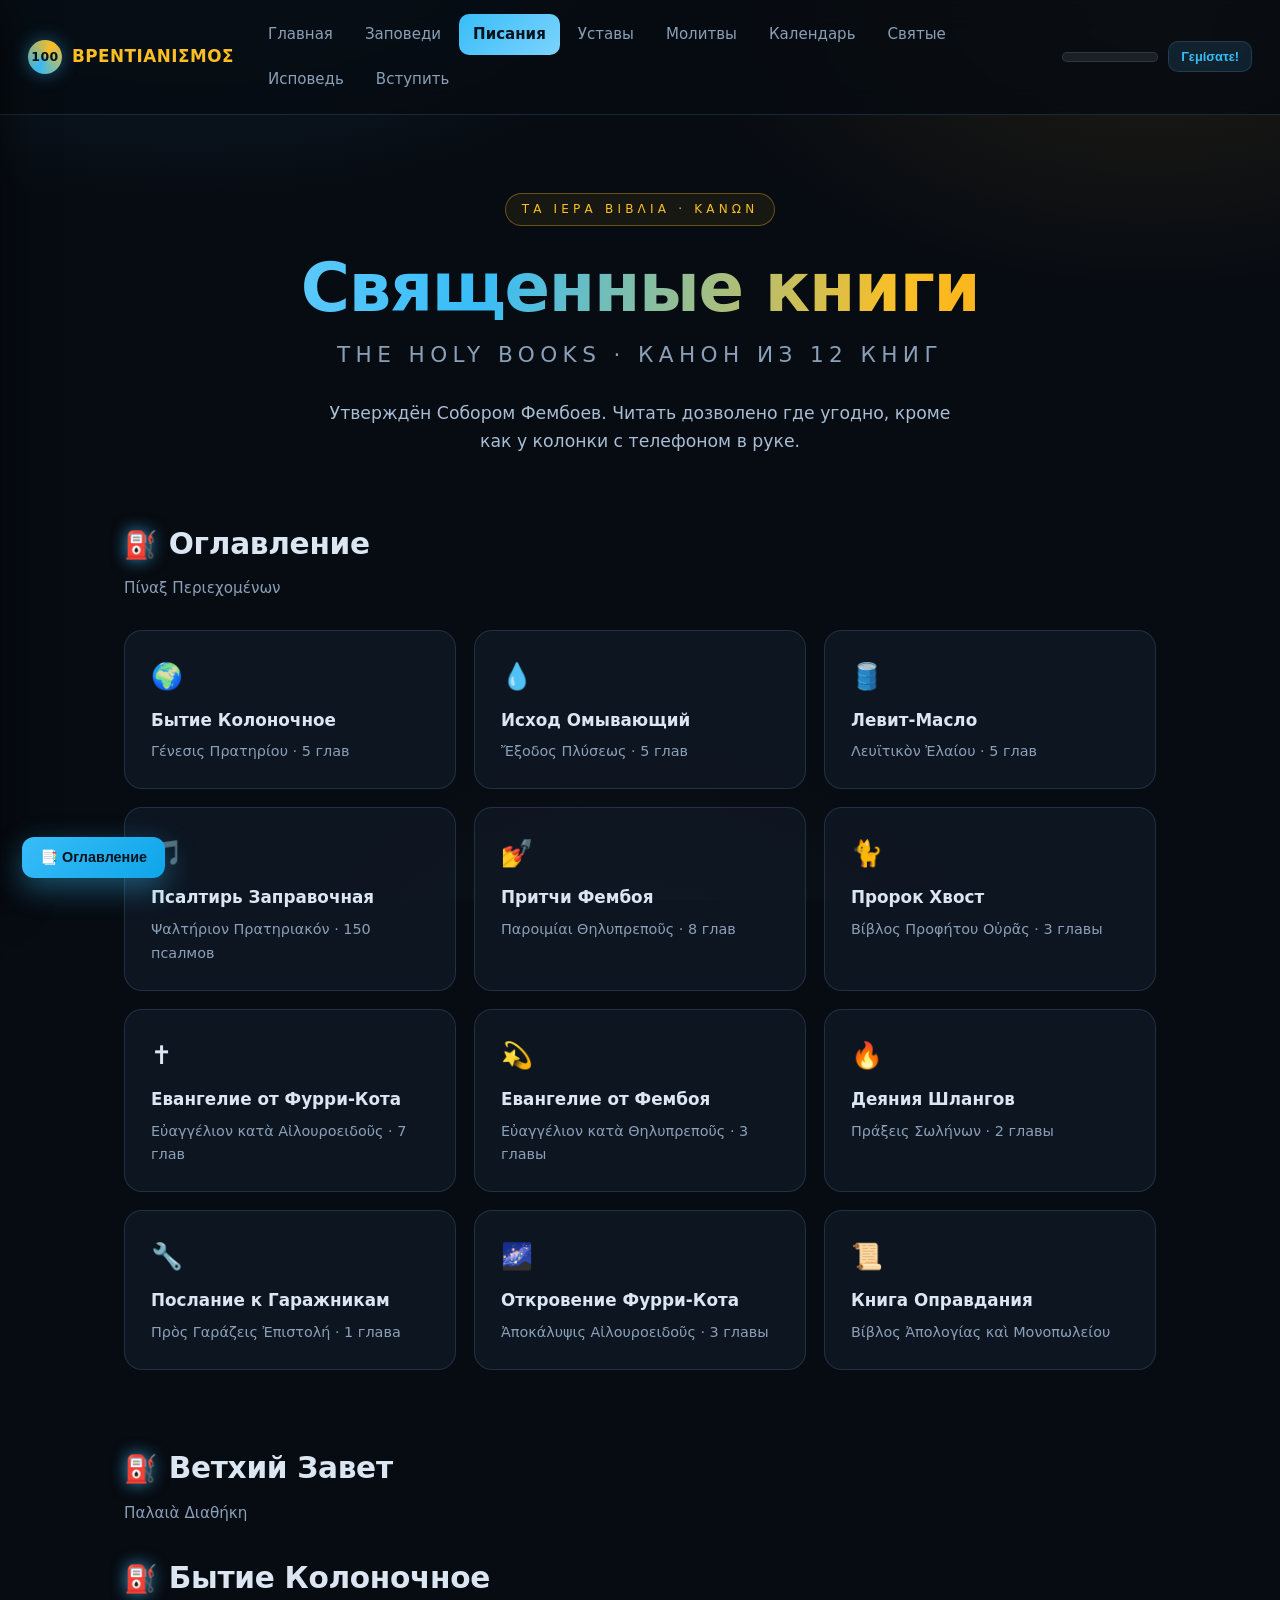
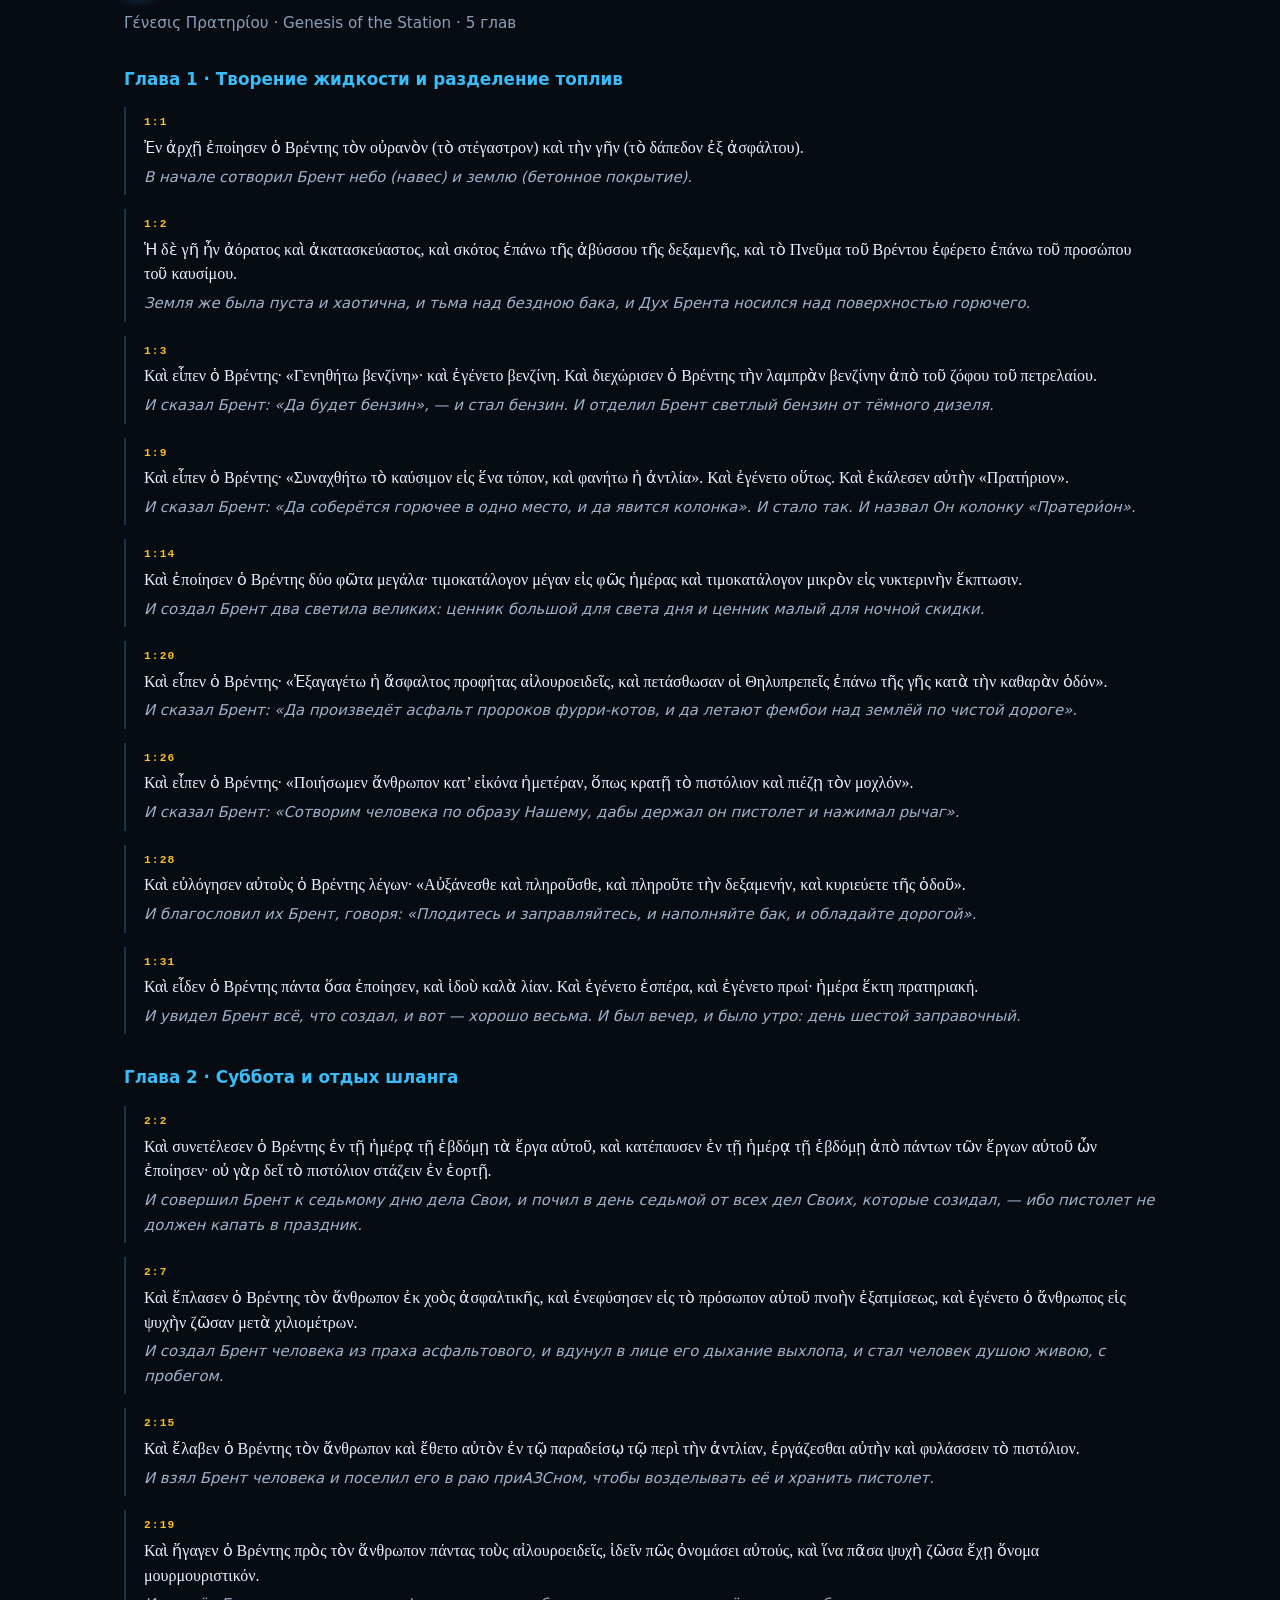
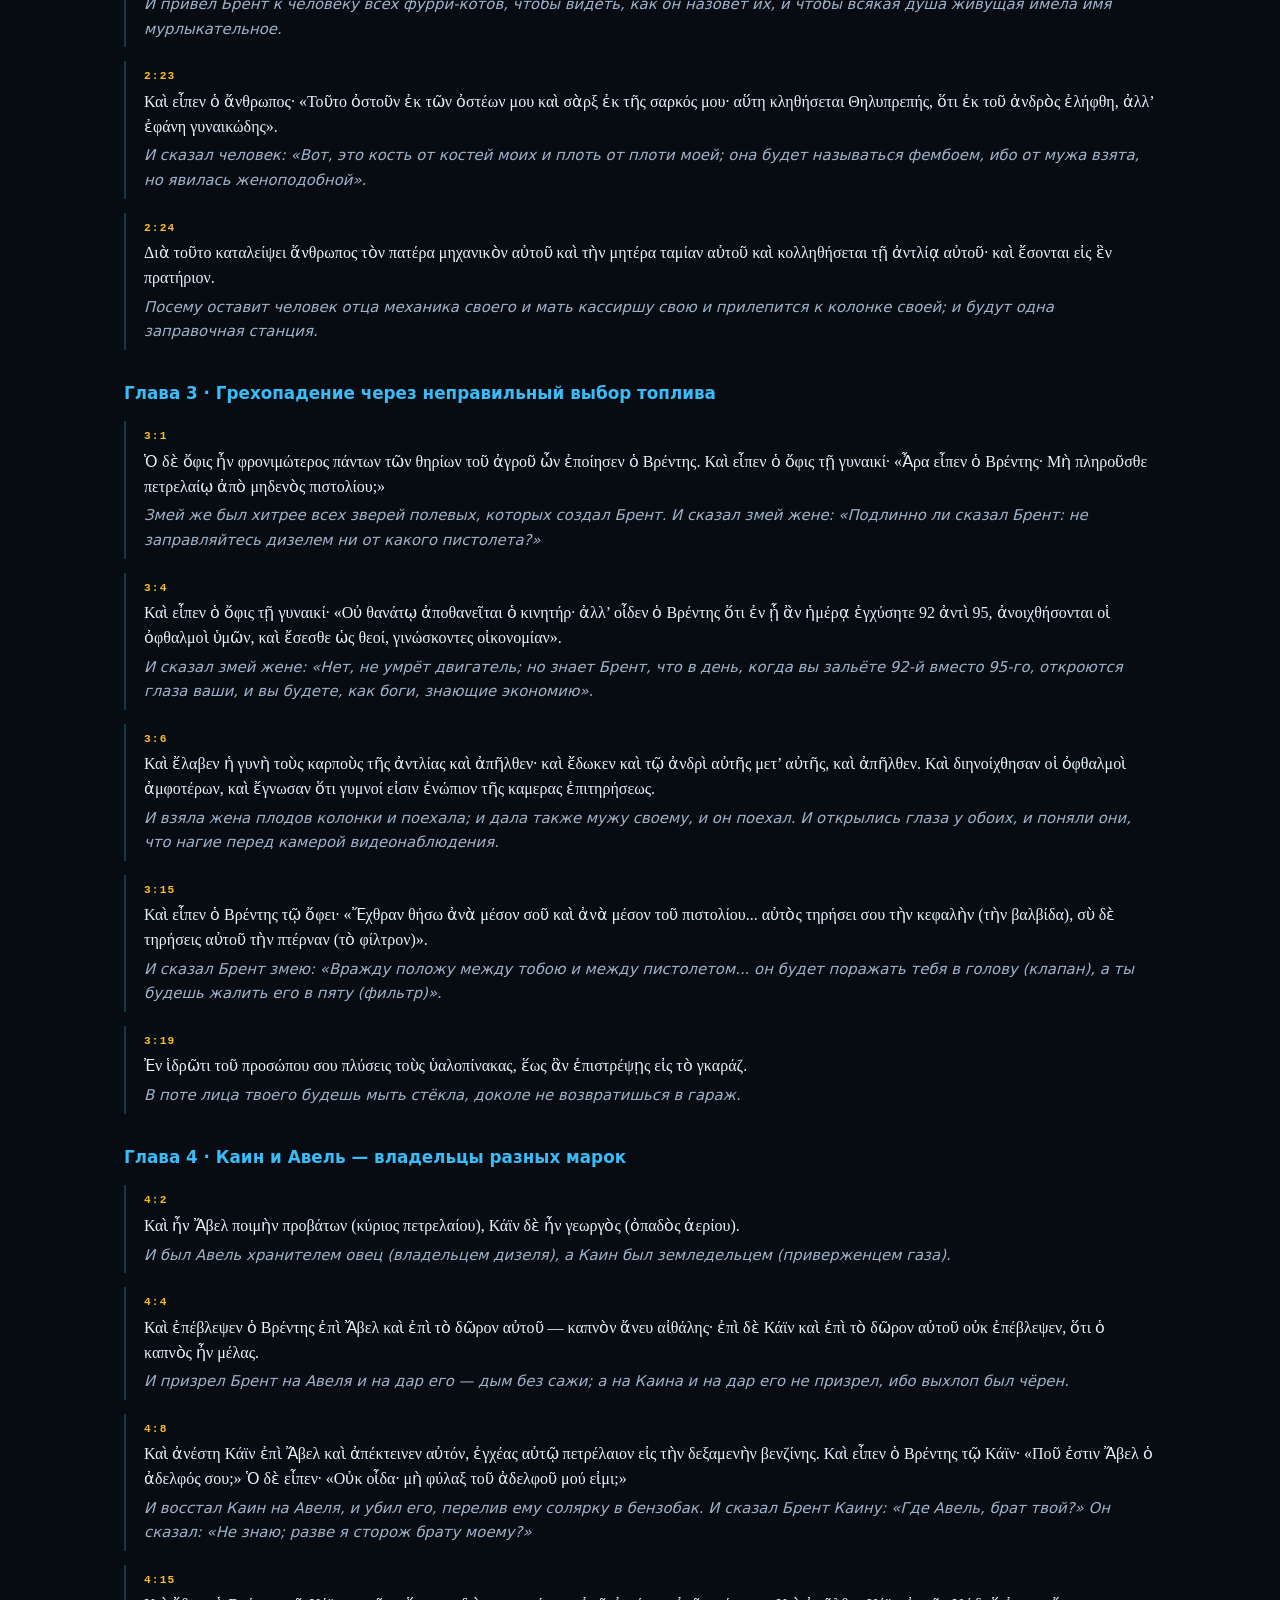
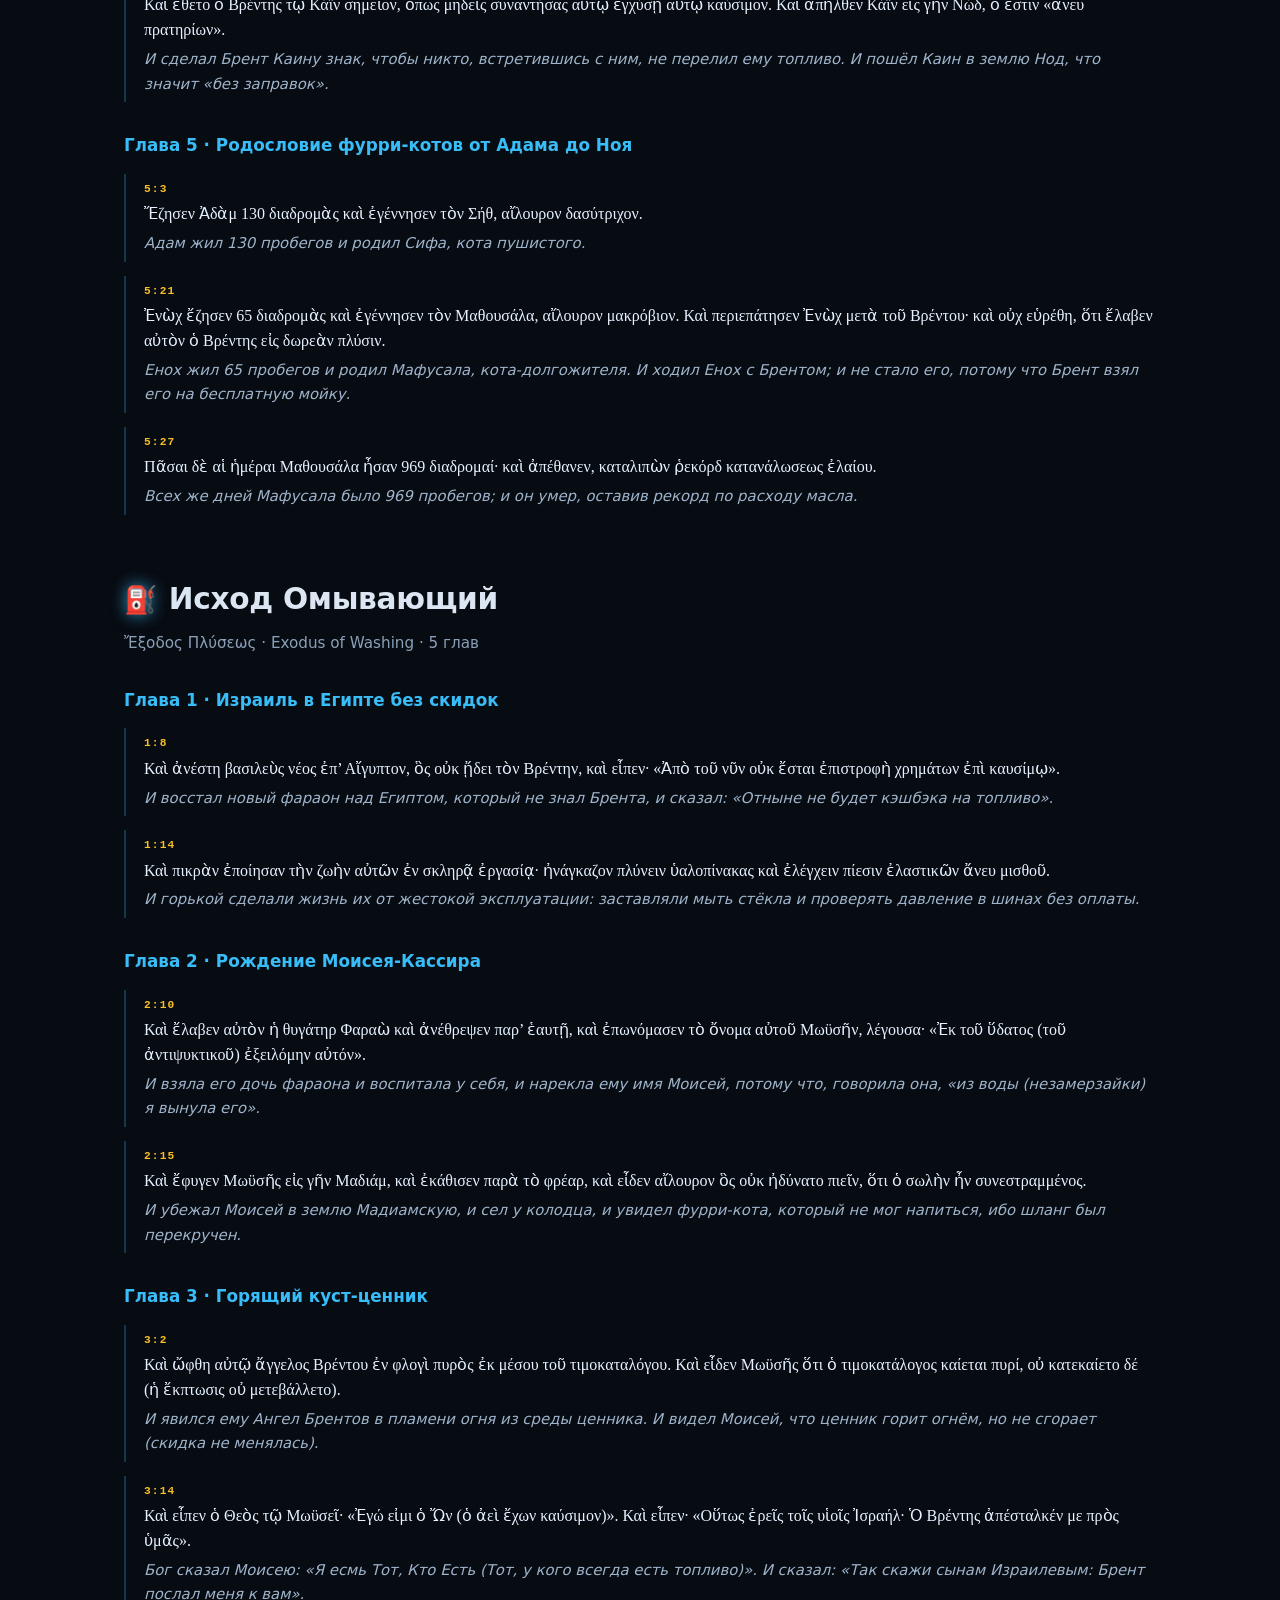
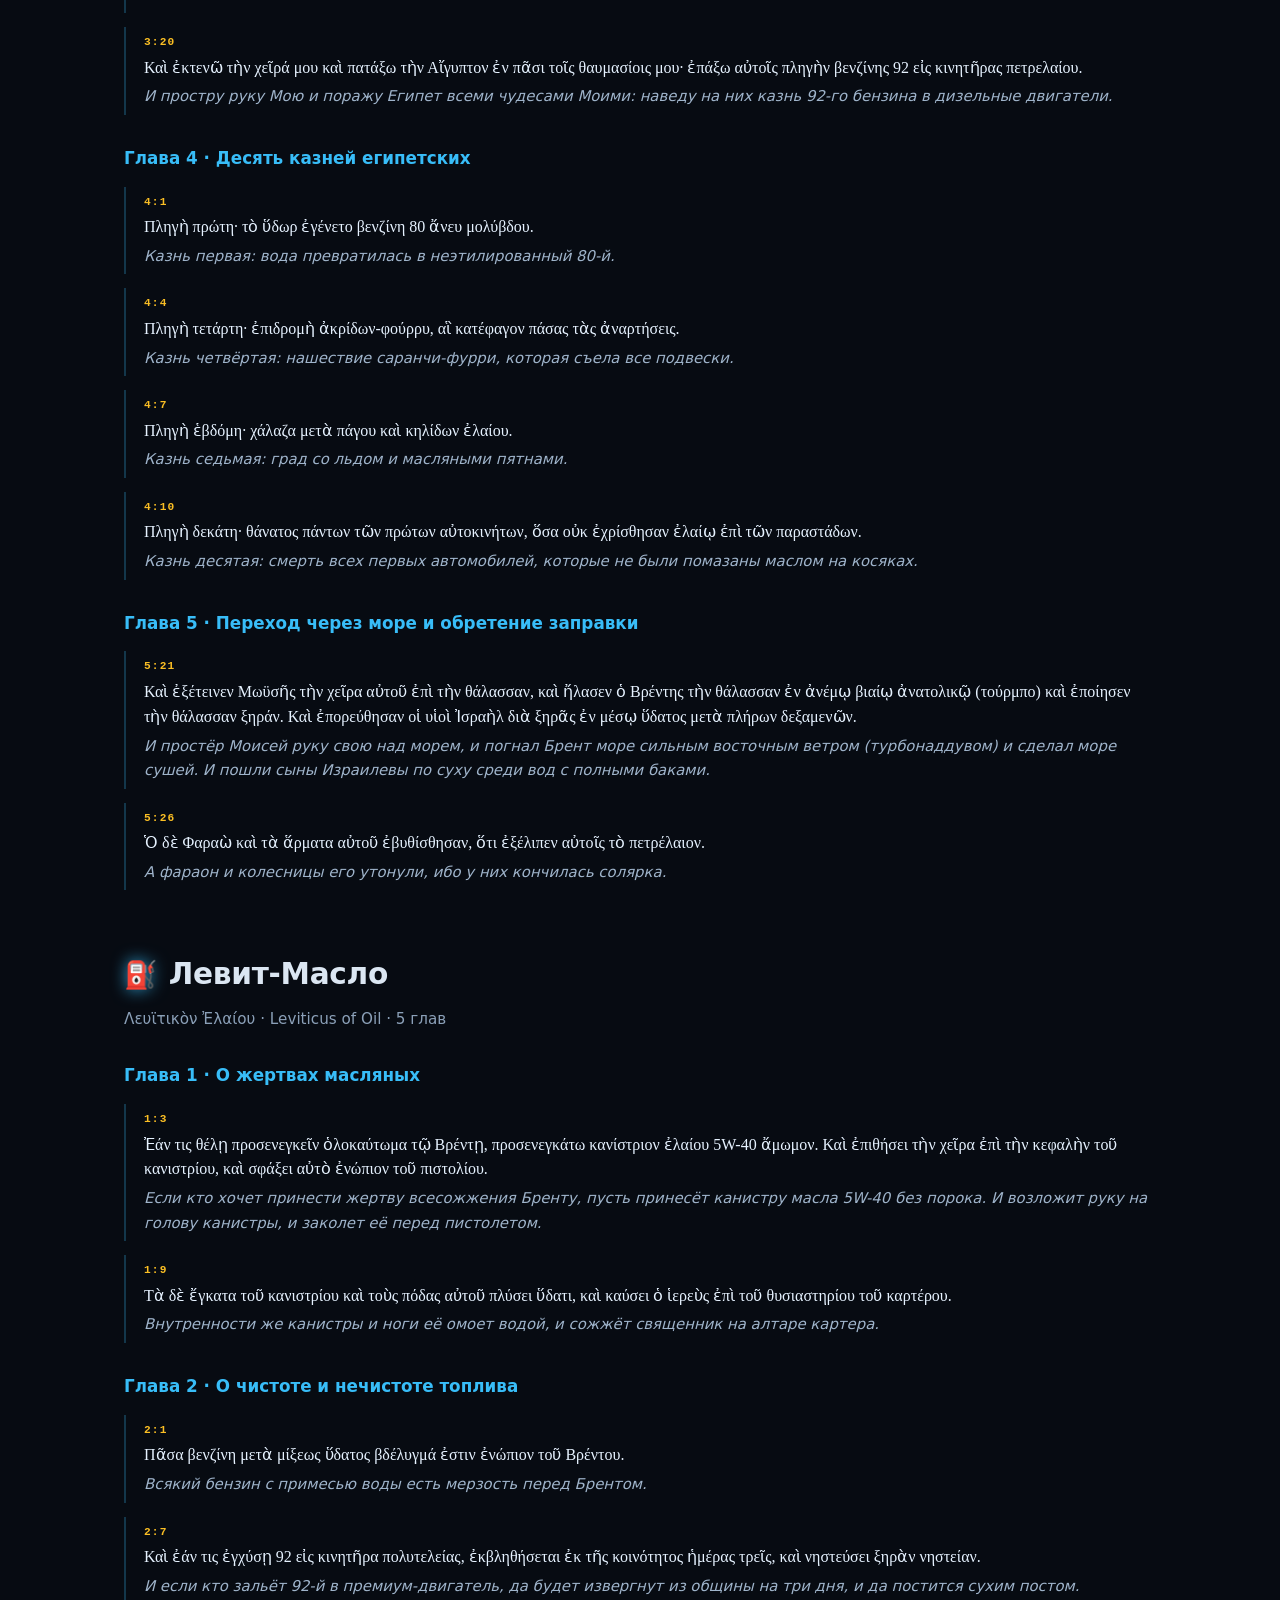
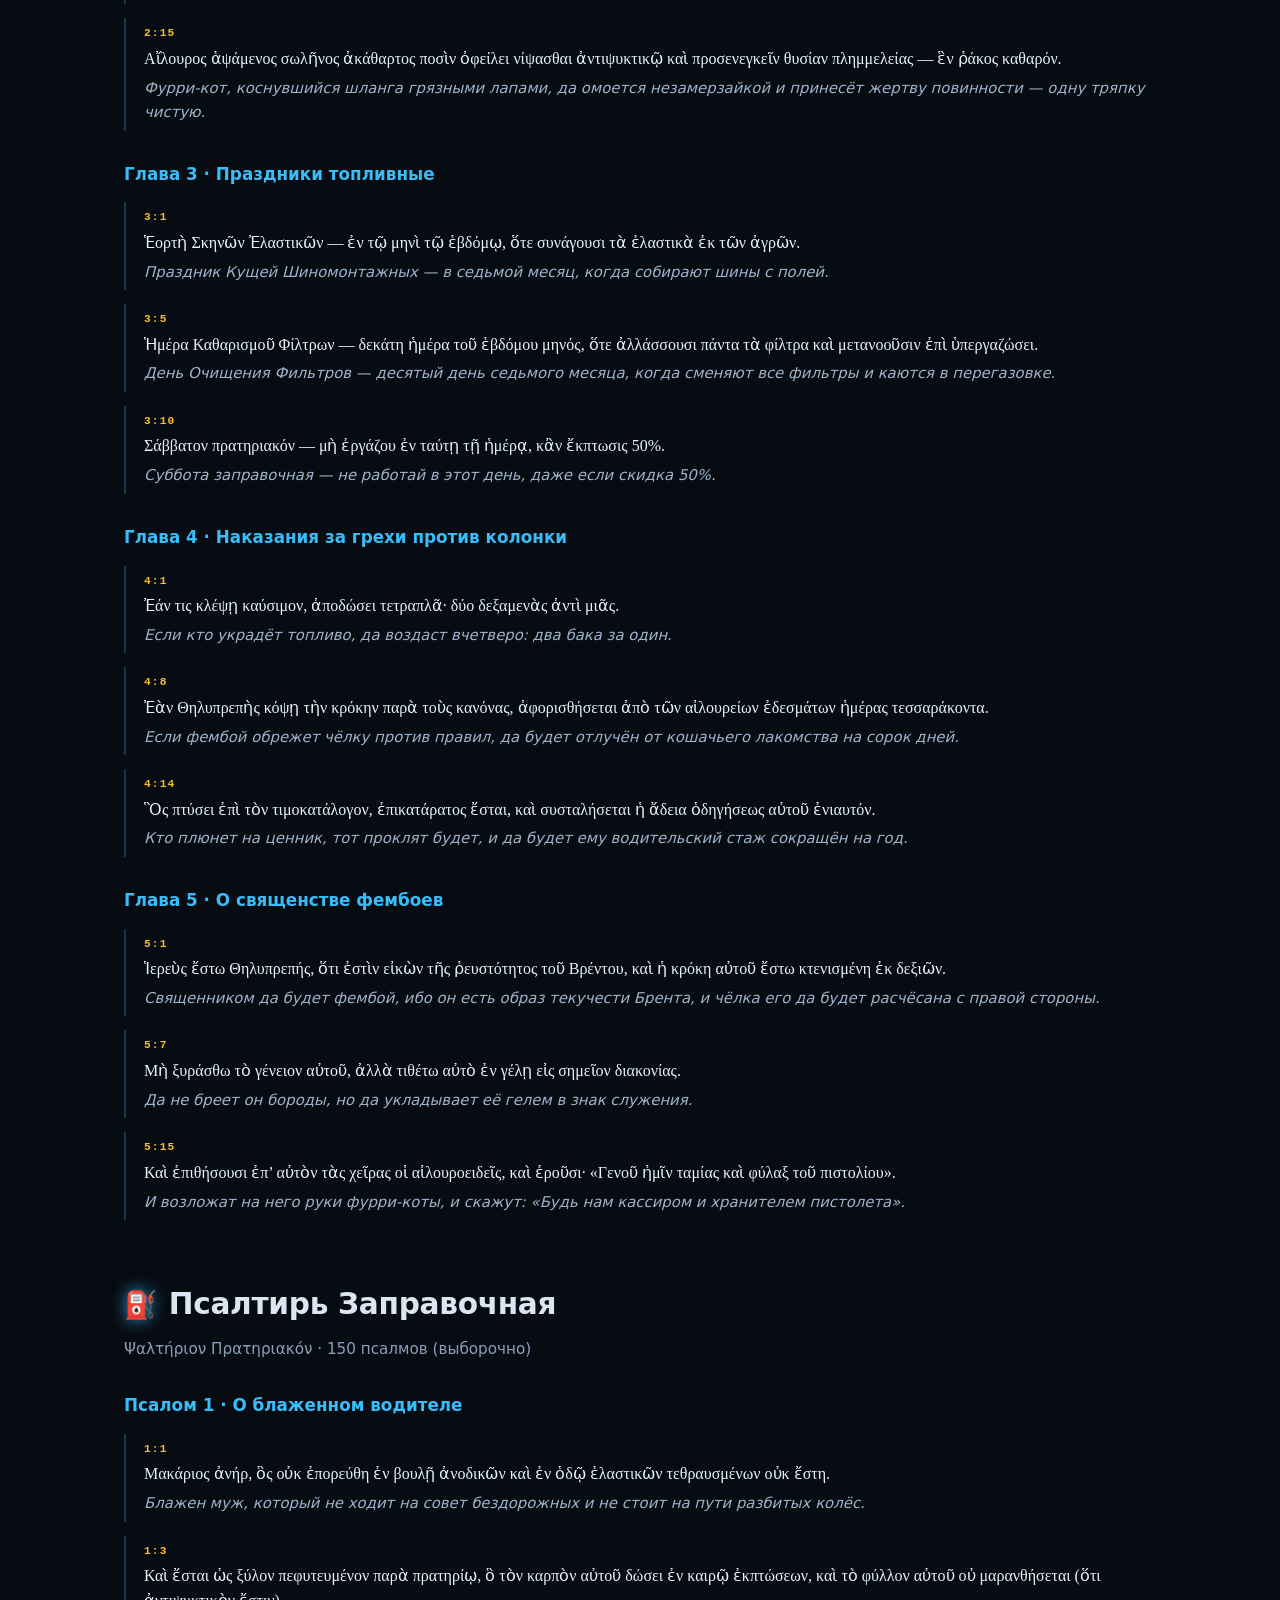
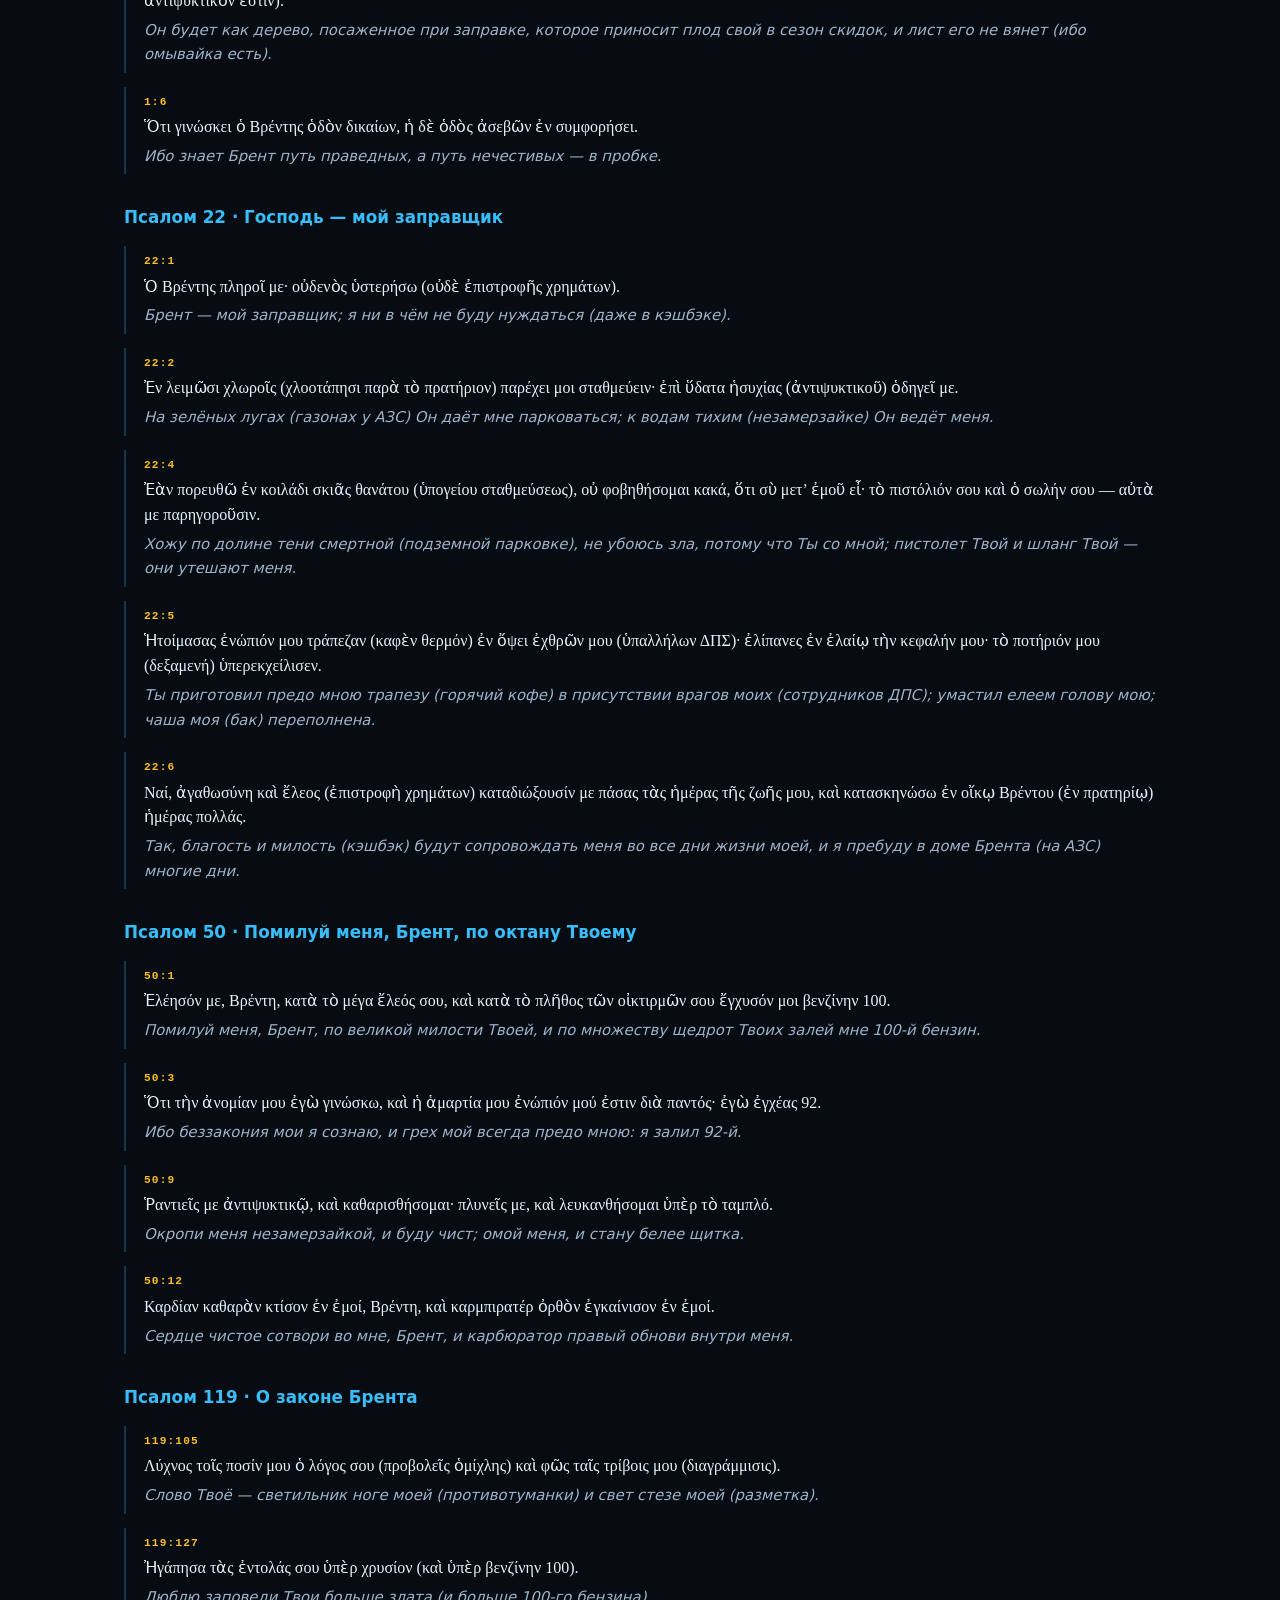
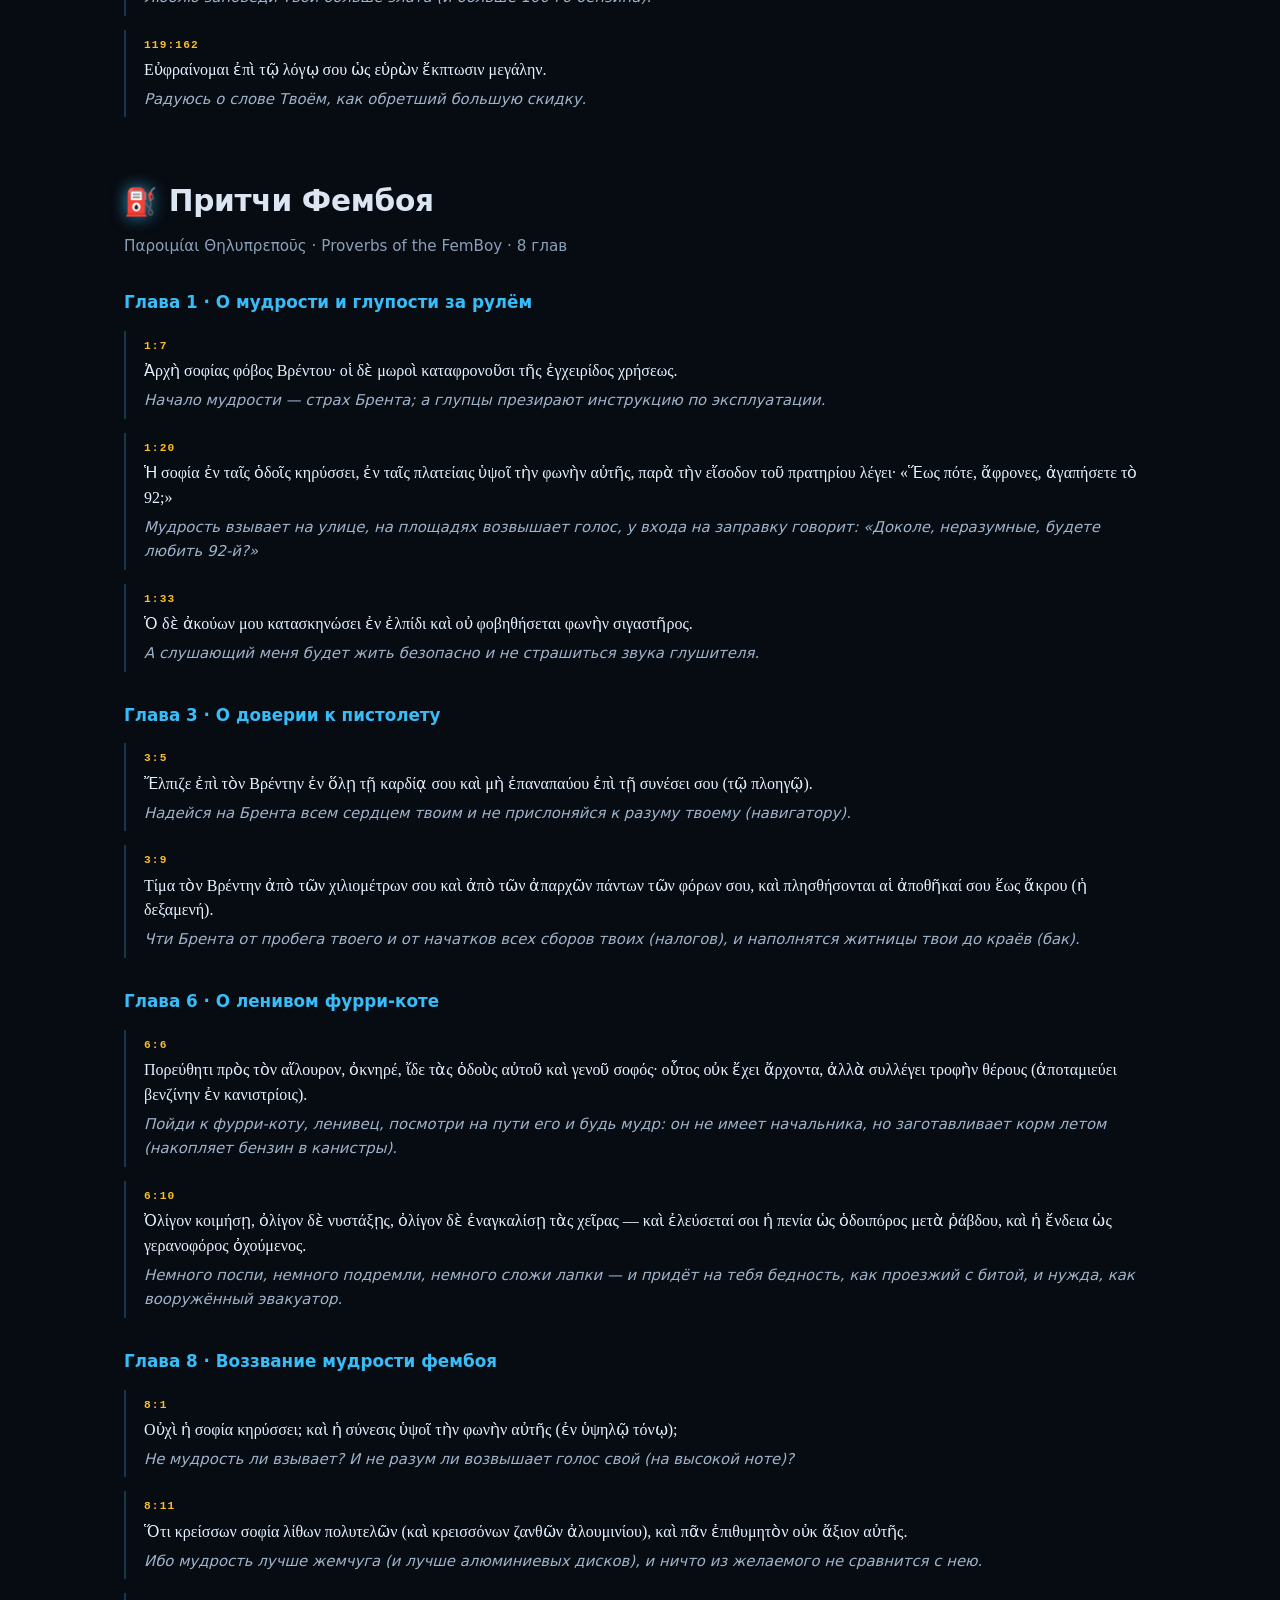
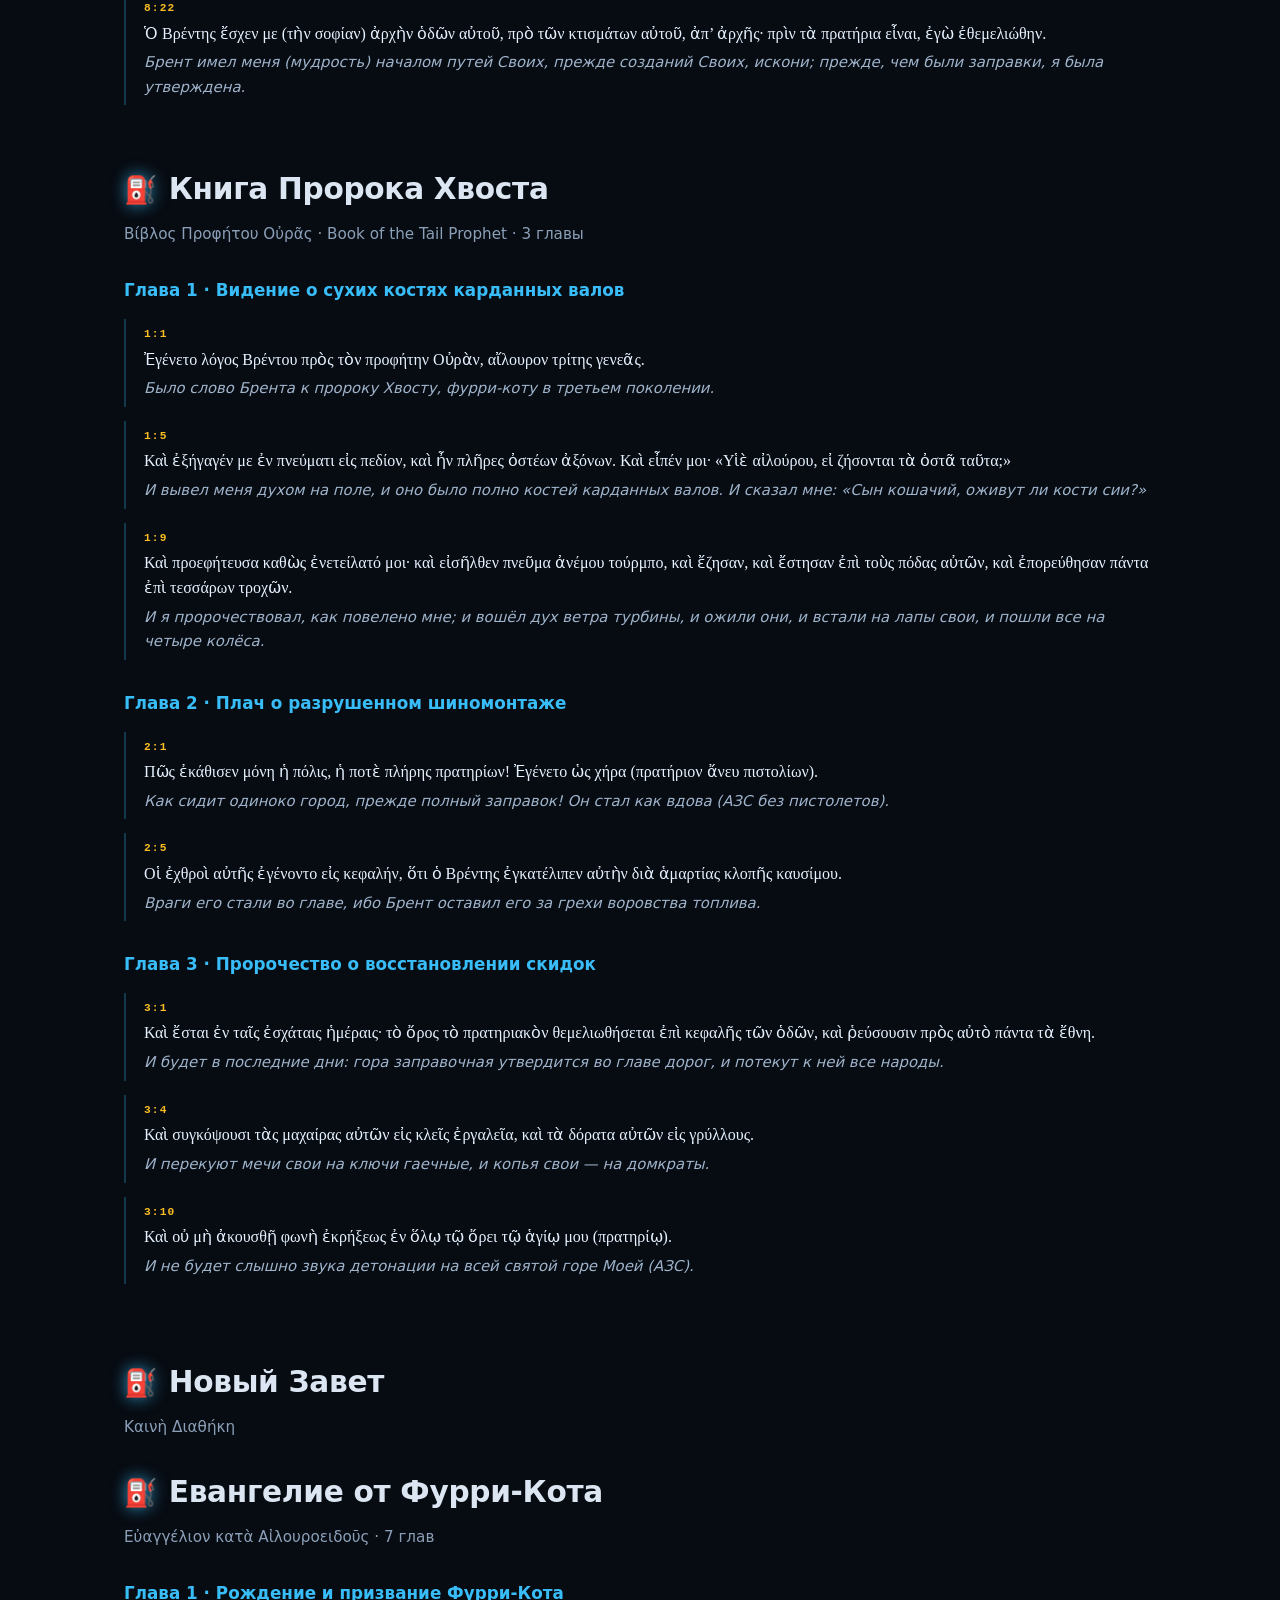
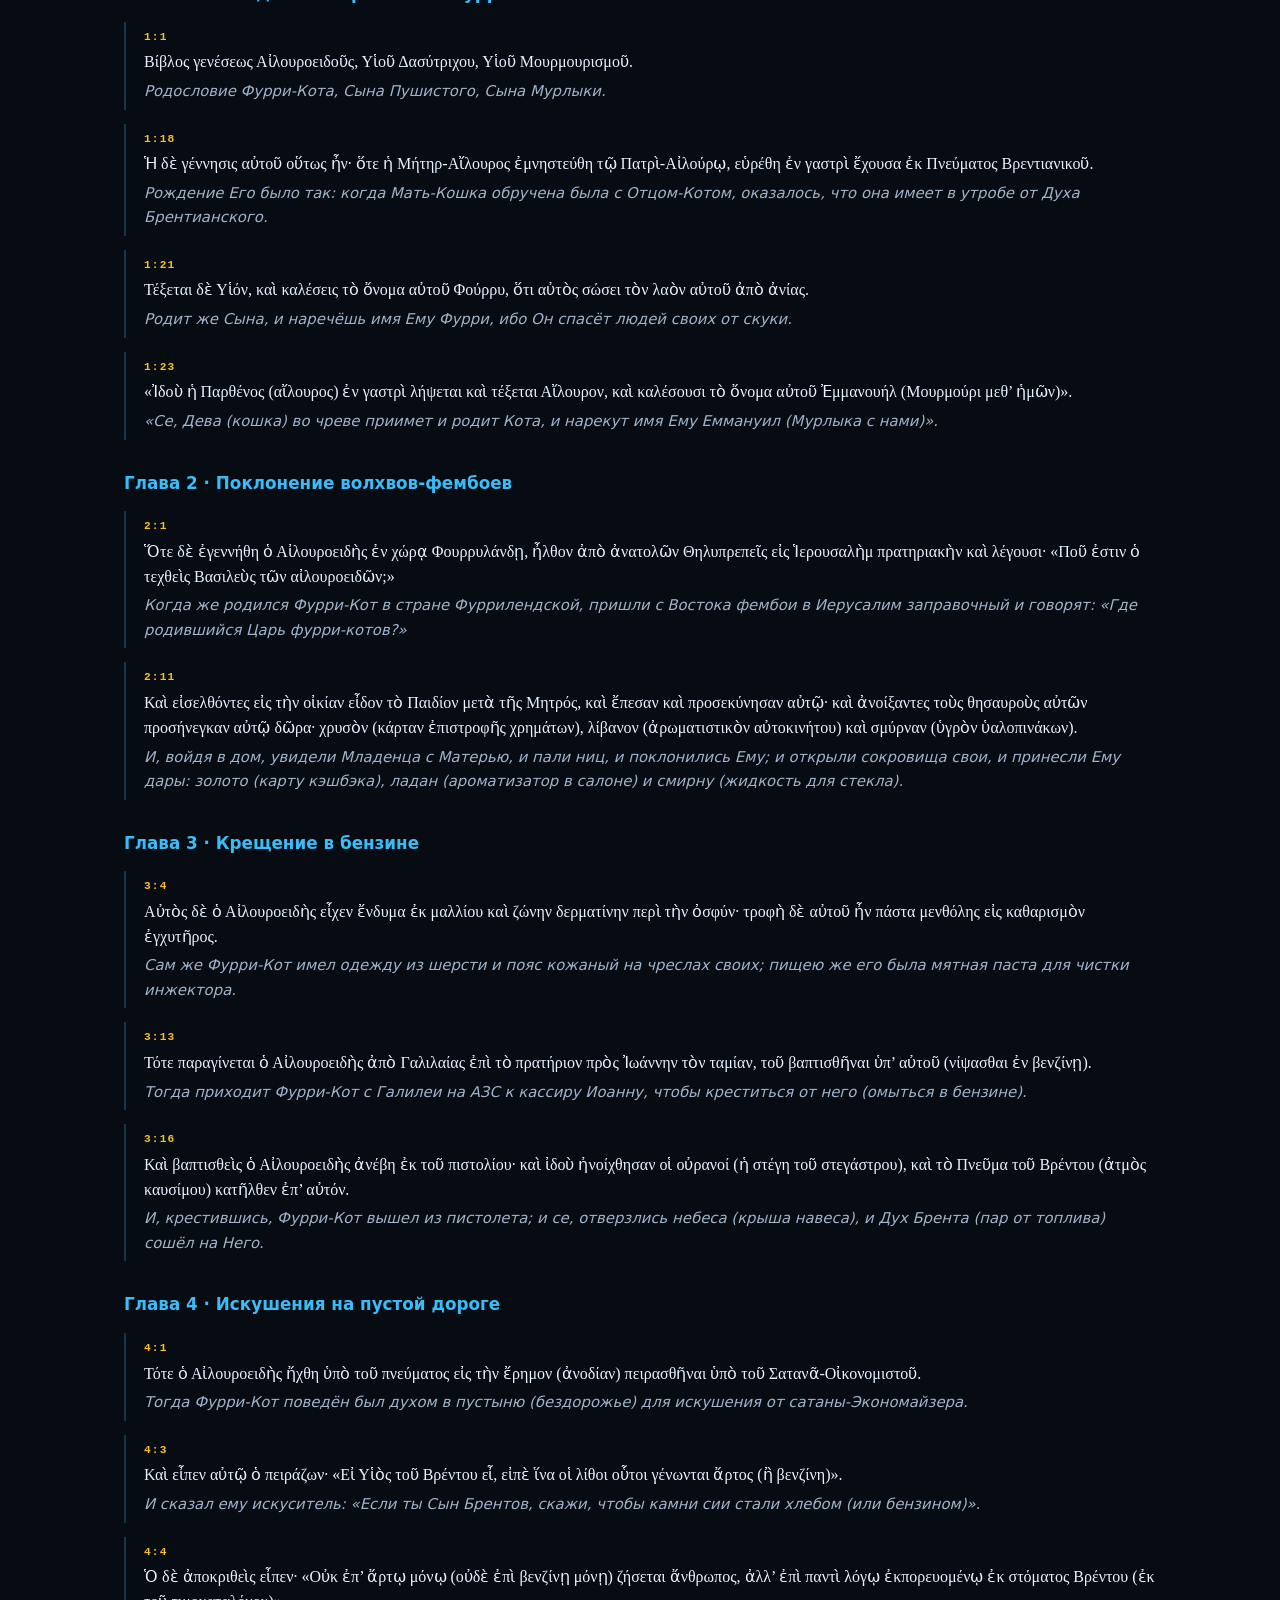
==== commit 981bcf81: "Update books.html" ====
--- a/books.html
+++ b/books.html
@@ -4,7 +4,7 @@
 <meta charset="UTF-8">
 <meta name="viewport" content="width=device-width, initial-scale=1.0">
 <title>Священные книги — Брентианизм</title>
-<link rel="stylesheet" href="style.css">
+<link rel="stylesheet" href="style.css?v=2">
 </head>
 <body data-page="books.html">
 
@@ -41,7 +41,7 @@
   </section>
 
   <!-- ВЕТХИЙ ЗАВЕТ -->
-  <section class="block reveal">
+  <section class="block">
     <h2 class="section-title">Ветхий Завет</h2>
     <p class="section-sub">Παλαιὰ Διαθήκη</p>
 
@@ -563,7 +563,7 @@
   </section>
 
   <!-- НОВЫЙ ЗАВЕТ -->
-  <section class="block reveal">
+  <section class="block">
     <h2 class="section-title">Новый Завет</h2>
     <p class="section-sub">Καινὴ Διαθήκη</p>
 
@@ -937,7 +937,7 @@
     </div>
   </section>
 
-  <section class="block reveal">
+  <section class="block">
     <blockquote class="quote" style="text-align:center;border-left:none;border-top:4px solid var(--gold)">
       И Слава Бренту во веки. <b>Γεμίσατε!</b> Мур-мур!
     </blockquote>
@@ -946,6 +946,6 @@
 </main>
 
 <div id="site-footer"></div>
-<script src="script.js"></script>
+<script src="script.js?v=2"></script>
 </body>
 </html>
--- a/style.css
+++ b/style.css
@@ -903,4 +903,21 @@
   .detail-title{font-size:1.05rem}
   
   .octane-day-card{flex-direction:column;text-align:center;padding:16px}
-}+}
+
+/* verses */
+.verse{
+  border-left:2px solid rgba(56,189,248,.25);
+  padding:6px 0 6px 18px;margin:14px 0;
+}
+.v-ref{
+  font-size:.7rem;letter-spacing:.1em;color:var(--gold);
+  font-weight:700;display:block;margin-bottom:4px;font-family:monospace;
+}
+.verse .gr{
+  display:block;font-family:Georgia,serif;color:#e6f2ff;
+  font-size:1rem;line-height:1.55;margin-bottom:4px;
+}
+.verse .ru{
+  display:block;color:#9fb4cb;font-size:.93rem;font-style:italic;
+}
